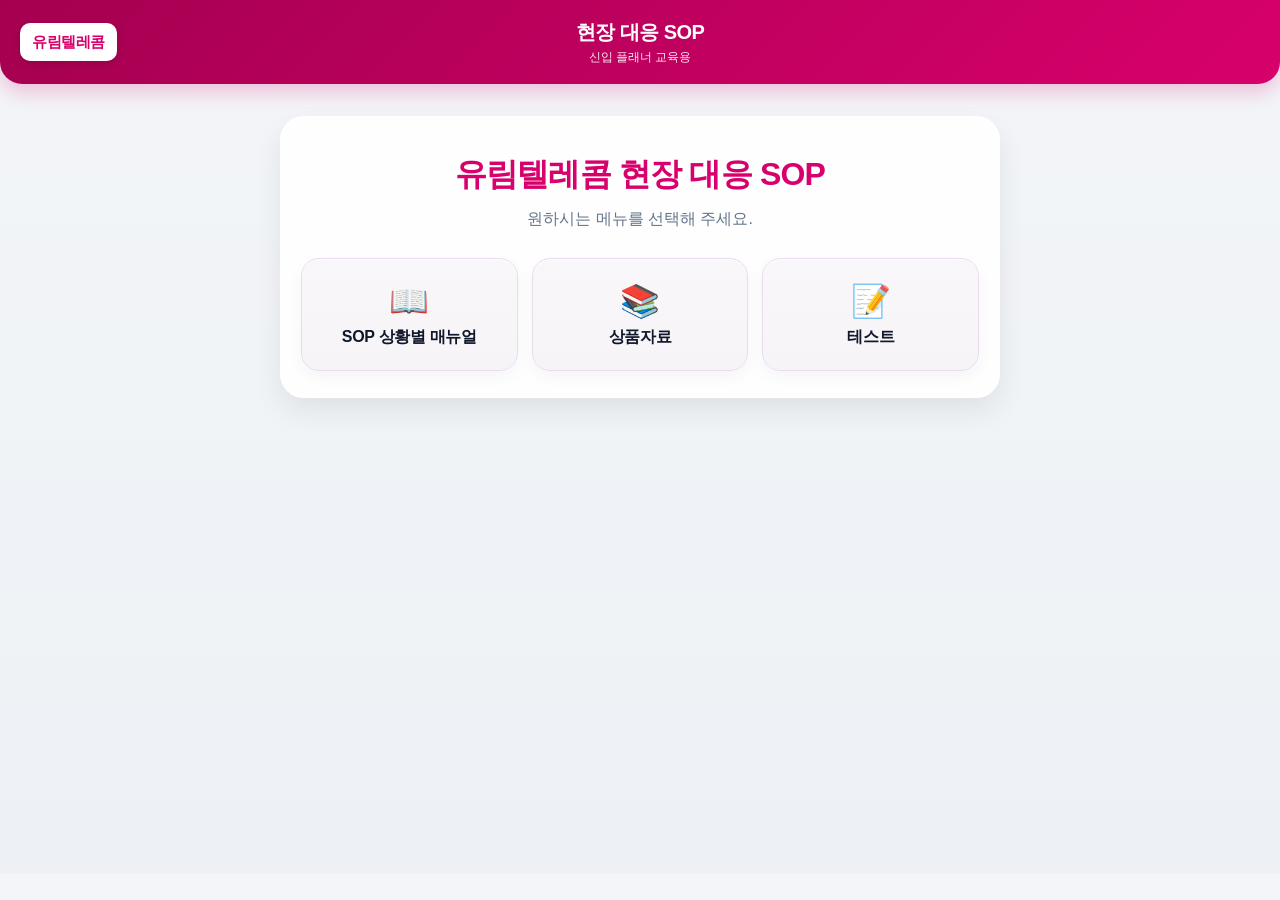
==== index.html @ 7f4c18a8 "Refactor SOP section with new layout and search Updated SOP section layout and search functionality." ====
<!DOCTYPE html>
<html lang="ko">
<head>
  <meta charset="UTF-8" />
  <meta name="viewport" content="width=device-width, initial-scale=1.0" />
  <title>유림텔레콤 현장 대응 SOP 매뉴얼</title>
  <link rel="stylesheet" href="css/style.css?v=3" />
</head>
<body>
  <header>
    <div class="header-left">
      <span class="header-logo">유림텔레콤</span>
    </div>
    <div class="header-center">
      <h2 class="main-title">현장 대응 SOP</h2>
      <p class="sub-title">신입 플래너 교육용</p>
    </div>
    <div class="header-right"></div>
  </header>

  <div class="container">
    <section id="home" class="home-screen active">
      <div class="home-wrap">
        <div class="home-card">
          <h1 class="home-title">유림텔레콤 현장 대응 SOP</h1>
          <p class="home-desc">원하시는 메뉴를 선택해 주세요.</p>

          <div class="home-menu-grid">
            <button class="home-menu-btn" onclick="openSection('sop')">
              <span class="home-menu-icon">📖</span>
              <span class="home-menu-title">SOP 상황별 매뉴얼</span>
            </button>

            <button class="home-menu-btn" onclick="openSection('edu')">
              <span class="home-menu-icon">📚</span>
              <span class="home-menu-title">상품자료</span>
            </button>

            <button class="home-menu-btn" onclick="openSection('test')">
              <span class="home-menu-icon">📝</span>
              <span class="home-menu-title">테스트</span>
            </button>
          </div>
        </div>
      </div>
    </section>

    <div id="top-bar" class="top-bar">
      <button class="tab-btn" onclick="goHome()">🏠 홈</button>
      <button class="tab-btn" id="tab-sop" onclick="switchTab('sop', event)">📖 SOP 매뉴얼</button>
      <button class="tab-btn" id="tab-edu" onclick="switchTab('edu', event)">📚 상품자료</button>
      <button class="tab-btn" id="tab-test" onclick="switchTab('test', event)">📝 테스트</button>
    </div>

    <section id="sop" class="section-content">
      <div class="section-shell sop-shell-new">
        <div class="sop-hero-new">
          <div class="sop-hero-left">
            <div class="sop-hero-kicker">SOP MANUAL</div>
            <h3 class="sop-hero-title">📖 SOP 매뉴얼</h3>
            <p class="sop-hero-desc">
              카테고리별 현장 대응 상황과 실전 화법을 빠르게 찾아보고,
              필요한 응대 흐름을 바로 확인하세요.
            </p>
          </div>

          <div class="sop-hero-right">
            <div class="sop-search-wrap sop-search-wrap-new">
              <input
                type="text"
                id="sop-search-input"
                class="sop-search-input"
                placeholder="예: 요금 비싸다, 해지, 결합, 필름, 고객 거절"
                oninput="handleSopSearchInput(event)"
              />
              <button
                type="button"
                id="sop-search-clear"
                class="sop-search-clear"
                onclick="clearSopSearch()"
              >
                초기화
              </button>
            </div>
            <div id="sop-search-status" class="sop-search-status"></div>
          </div>
        </div>

        <div class="sop-summary-row">
          <div class="data-badge" id="sop-count-badge">로딩 중...</div>
        </div>

        <div id="sop-category-grid" class="category-grid sop-category-grid-new"></div>
        <div id="sop-content-area" class="sop-content-area-new"></div>
      </div>
    </section>

    <section id="edu" class="section-content">
      <div class="section-shell">
        <div class="section-header">
          <div class="section-title-wrap">
            <h3>📚 상품자료</h3>
            <p>사진 클릭 후 길게 누르면 이미지 저장 가능합니다.</p>
          </div>
          <div class="data-badge" id="edu-count-badge">로딩 중...</div>
        </div>

        <div class="edu-section-wrap">
          <div class="edu-toolbar" id="eduTabs"></div>
          <div id="edu-content-area" class="edu-grid-new">
            <div class="loading-state">
              <strong>상품자료를 불러오는 중입니다.</strong>
              <div>구글시트 데이터를 확인하고 있어요.</div>
            </div>
          </div>
        </div>
      </div>
    </section>

    <section id="test" class="section-content">
      <div class="section-shell">
        <div class="section-header">
          <div class="section-title-wrap">
            <h3>📝 테스트</h3>
            <p>구글시트에서 문제를 관리하고, 결과는 브라우저에 저장됩니다.</p>
          </div>
          <div class="data-badge" id="test-count-badge">로딩 중...</div>
        </div>

        <div class="role-select" id="role-selector">
          <button class="role-btn active" id="btn-planner" onclick="switchRole('planner')">👨‍💼 신입 플래너용</button>
          <button class="role-btn" id="btn-manager" onclick="switchRole('manager')">👑 점장/관리자용</button>
        </div>

        <div id="planner-intro" class="test-box">
          <h3 style="color: var(--primary); text-align: center; margin-top: 0;">📝 실전 세일즈 모의고사</h3>
          <p class="warning-text">
            ⚠️ 주의: [시험 시작하기]를 누르면 상단 메뉴가 숨겨집니다.<br>
            새로고침 시 입력 상태가 초기화됩니다.
          </p>
          <input type="text" id="planner-name-intro" placeholder="응시자 이름 입력 (예: 홍길동)" />
          <button class="submit-btn" onclick="startExam()">시험 시작하기</button>
        </div>

        <div id="planner-exam" class="test-box" style="display:none;">
          <h3 style="color: var(--primary); border-bottom: 2px solid #e2e8f0; padding-bottom: 10px; margin-top: 0;">
            응시자: <span id="display-name" style="color:#1e293b;"></span>
          </h3>
          <input type="hidden" id="planner-name" />
          <div id="test-question-area"></div>
          <button class="submit-btn" onclick="submitDynamicTest()">답안 최종 제출하기</button>
        </div>

        <div id="manager-view" class="test-box" style="display:none;">
          <div id="login-area">
            <h3 style="display:flex; align-items:center; gap:10px; margin-top:0; margin-bottom:20px;">🔒 관리자 로그인</h3>
            <input type="password" id="manager-pwd" placeholder="관리자 비밀번호 입력" />
            <button class="submit-btn" onclick="checkManagerPassword()">로그인</button>
          </div>

          <div id="dashboard-area" style="display:none;">
            <h3 style="color: var(--primary); margin-top:0;">📊 플래너 테스트 결과 현황</h3>
            <table id="result-table">
              <thead>
                <tr>
                  <th>이름</th>
                  <th>점수</th>
                  <th>응시 시간</th>
                </tr>
              </thead>
              <tbody id="result-body"></tbody>
            </table>
            <button onclick="clearData()" style="padding: 12px 20px; background: #cbd5e1; border:none; border-radius:12px; cursor:pointer; font-weight: 800; margin-top: 20px; width: 100%;">시험 기록 초기화</button>
          </div>
        </div>
      </div>
    </section>
  </div>

  <div class="edu-modal" id="eduModal">
    <div class="edu-modal-backdrop" id="eduModalBackdrop"></div>
    <div class="edu-modal-content">
      <button class="edu-modal-close" id="eduModalClose">×</button>
      <div class="edu-modal-top">
        <span class="edu-modal-badge" id="modalCategory">카테고리</span>
        <h3 id="modalTitle">제목</h3>
        <p id="modalDesc">설명</p>
        <div id="modalGallery" class="edu-gallery"></div>
      </div>
      <div class="edu-modal-body">
        <div class="edu-modal-box">
          <h4>핵심 포인트</h4>
          <ul id="modalPoints"></ul>
        </div>
        <div class="edu-modal-box">
          <h4>추천 멘트</h4>
          <div class="edu-script" id="modalScript"></div>
        </div>
      </div>
    </div>
  </div>

  <div class="edu-lightbox" id="eduLightbox">
    <div class="edu-lightbox-backdrop" id="eduLightboxBackdrop"></div>
    <div class="edu-lightbox-content">
      <div class="edu-lightbox-counter" id="eduLightboxCounter">1 / 1</div>
      <button class="edu-lightbox-close" id="eduLightboxClose">×</button>

      <div class="edu-lightbox-stage">
        <button class="edu-lightbox-nav" id="eduPrevBtn" type="button" aria-label="이전 이미지">‹</button>

        <div class="edu-lightbox-img-wrap">
          <img id="eduLightboxImg" class="edu-lightbox-img" src="" alt="확대 이미지">
        </div>

        <button class="edu-lightbox-nav" id="eduNextBtn" type="button" aria-label="다음 이미지">›</button>
      </div>
    </div>
  </div>

  <script src="js/main.js?v=3" defer></script>
  <script src="js/sop.js?v=3" defer></script>
  <script src="js/education.js?v=3" defer></script>
  <script src="js/test.js?v=3" defer></script>
</body>
</html>
---- css/style.css ----
@import url('https://cdn.jsdelivr.net/gh/orioncactus/pretendard/dist/web/static/pretendard.css');

:root {
  --primary: #d8006c;
  --primary-dark: #a50050;
  --primary-light: #fdf2f8;
  --bg: #eef2f6;
  --text-main: #1e293b;
  --text-sub: #64748b;
  --white: #ffffff;
  --line: #e2e8f0;
  --shadow-sm: 0 6px 16px rgba(15, 23, 42, 0.06);
  --shadow-md: 0 10px 24px rgba(15, 23, 42, 0.08);
  --radius-lg: 24px;
  --radius-md: 18px;
  --radius-sm: 12px;
}

* { box-sizing: border-box; }

body {
  margin: 0;
  background: linear-gradient(180deg, #f3f5f8 0%, #edf1f5 100%);
  color: var(--text-main);
  font-family: 'Pretendard', -apple-system, BlinkMacSystemFont, sans-serif;
  line-height: 1.6;
}

header {
  background: linear-gradient(135deg, var(--primary-dark), var(--primary));
  color: white;
  padding: 16px 20px;
  display: flex;
  align-items: center;
  justify-content: space-between;
  border-bottom-left-radius: 22px;
  border-bottom-right-radius: 22px;
  box-shadow: 0 8px 20px rgba(216, 0, 108, 0.22);
  position: sticky;
  top: 0;
  z-index: 100;
}

.header-left,
.header-right {
  flex: 1;
  display: flex;
  align-items: center;
}

.header-left { justify-content: flex-start; }
.header-right { justify-content: flex-end; }

.header-center {
  flex: 2;
  text-align: center;
}

.header-logo {
  background: white;
  color: var(--primary);
  font-weight: 900;
  font-size: 0.95rem;
  padding: 7px 12px;
  border-radius: 10px;
  box-shadow: 0 2px 8px rgba(0,0,0,0.15);
  letter-spacing: -0.4px;
}

.main-title {
  margin: 0;
  font-size: 1.25rem;
  font-weight: 900;
  letter-spacing: -0.5px;
}

.sub-title {
  margin: 0;
  font-size: 0.78rem;
  opacity: 0.92;
  font-weight: 500;
}

.container {
  max-width: 1180px;
  margin: 0 auto;
  padding: 28px 16px 42px;
}

.top-bar {
  display: none;
  gap: 10px;
  margin-bottom: 18px;
  flex-wrap: wrap;
  align-items: center;
}

.top-bar.visible {
  display: flex;
}

.tab-btn {
  border: none;
  background: #e8edf3;
  color: #475569;
  font-weight: 800;
  font-size: 0.95rem;
  padding: 12px 16px;
  border-radius: 999px;
  cursor: pointer;
  transition: 0.2s ease;
  box-shadow: 0 4px 10px rgba(15, 23, 42, 0.04);
}

.tab-btn:hover {
  transform: translateY(-1px);
}

.tab-btn.active {
  background: linear-gradient(135deg, var(--primary-dark), var(--primary));
  color: white;
  box-shadow: 0 8px 18px rgba(216, 0, 108, 0.18);
}

.section-content {
  display: none;
  animation: fadeIn 0.28s ease;
}

.section-content.active {
  display: block;
}

.home-screen {
  display: none;
  animation: fadeIn 0.3s ease;
}

.home-screen.active {
  display: block;
}

.home-wrap {
  display: flex;
  justify-content: center;
  align-items: flex-start;
  min-height: calc(100vh - 180px);
  padding-top: 4px;
}

.home-card {
  width: 100%;
  max-width: 720px;
  background: rgba(255,255,255,0.88);
  border-radius: 24px;
  box-shadow: 0 12px 28px rgba(15, 23, 42, 0.08);
  padding: 32px 20px 26px;
  text-align: center;
  border: 1px solid rgba(255,255,255,0.9);
  backdrop-filter: blur(8px);
}

.home-title {
  margin: 0 0 6px 0;
  color: var(--primary);
  font-size: 2rem;
  font-weight: 900;
  letter-spacing: -0.8px;
}

.home-desc {
  margin: 0 0 26px 0;
  color: var(--text-sub);
  font-size: 1rem;
  font-weight: 500;
}

.home-menu-grid {
  display: grid;
  grid-template-columns: repeat(3, 1fr);
  gap: 14px;
}

.home-menu-btn {
  background: linear-gradient(180deg, #faf7fb 0%, #f7f4f8 100%);
  border: 1px solid #eadbf0;
  border-radius: 18px;
  padding: 26px 14px 22px;
  cursor: pointer;
  transition: all 0.2s ease;
  box-shadow: inset 0 1px 0 rgba(255,255,255,0.7), 0 6px 16px rgba(15, 23, 42, 0.04);
  display: flex;
  flex-direction: column;
  align-items: center;
  justify-content: center;
  min-height: 112px;
}

.home-menu-btn:hover {
  transform: translateY(-3px);
  border-color: rgba(216,0,108,0.25);
  box-shadow: 0 12px 24px rgba(216,0,108,0.08);
  background: linear-gradient(180deg, #fffafd 0%, #faf2f8 100%);
}

.home-menu-icon {
  font-size: 2rem;
  display: block;
  margin-bottom: 10px;
  line-height: 1;
}

.home-menu-title {
  font-size: 1rem;
  font-weight: 900;
  color: #0f172a;
  letter-spacing: -0.3px;
}

.section-shell {
  background: rgba(255,255,255,0.9);
  border-radius: 22px;
  box-shadow: var(--shadow-sm);
  padding: 18px;
  border: 1px solid rgba(255,255,255,0.95);
  backdrop-filter: blur(8px);
}

.section-header {
  display: flex;
  justify-content: space-between;
  align-items: center;
  gap: 14px;
  margin-bottom: 18px;
  flex-wrap: wrap;
}

.section-title-wrap h3 {
  margin: 0 0 4px;
  font-size: 1.35rem;
  font-weight: 900;
  letter-spacing: -0.5px;
}

.section-title-wrap p {
  margin: 0;
  color: var(--text-sub);
  font-size: 0.92rem;
}

.data-badge {
  background: #f8fafc;
  border: 1px solid var(--line);
  color: #475569;
  padding: 8px 12px;
  border-radius: 999px;
  font-size: 0.82rem;
  font-weight: 700;
}

/* SOP 새 레이아웃 */
.sop-shell-new {
  padding: 24px;
  background:
    radial-gradient(circle at top right, rgba(255, 255, 255, 0.95), rgba(255,255,255,0.82) 45%, rgba(255,255,255,0.88) 100%);
}

.sop-hero-new {
  display: grid;
  grid-template-columns: 1.1fr 0.9fr;
  gap: 24px;
  align-items: start;
  margin-bottom: 22px;
  padding: 28px;
  border-radius: 28px;
  background: linear-gradient(135deg, #ffffff 0%, #fdf7fb 100%);
  border: 1px solid #f3d7e5;
  box-shadow: 0 12px 32px rgba(15, 23, 42, 0.06);
}

.sop-hero-kicker {
  display: inline-block;
  margin-bottom: 12px;
  padding: 7px 12px;
  border-radius: 999px;
  background: #fde7f1;
  color: var(--primary);
  font-size: 0.76rem;
  font-weight: 900;
  letter-spacing: 0.08em;
}

.sop-hero-title {
  margin: 0 0 10px;
  font-size: 2rem;
  font-weight: 900;
  line-height: 1.2;
  letter-spacing: -0.8px;
  color: #111827;
}

.sop-hero-desc {
  margin: 0;
  color: #6b7280;
  font-size: 1rem;
  line-height: 1.75;
  max-width: 620px;
}

.sop-hero-right {
  width: 100%;
}

.sop-summary-row {
  display: flex;
  justify-content: flex-end;
  align-items: center;
  margin-bottom: 18px;
}

.sop-search-wrap {
  display: flex;
  gap: 10px;
  align-items: center;
  margin-bottom: 14px;
  flex-wrap: wrap;
}

.sop-search-wrap-new {
  margin-bottom: 10px;
  padding: 10px;
  border-radius: 18px;
  background: #ffffff;
  border: 1px solid #e8eaf0;
  box-shadow: 0 6px 18px rgba(15, 23, 42, 0.04);
}

.sop-search-input {
  flex: 1;
  min-width: 220px;
  padding: 14px 16px;
  border: 1px solid #cbd5e1;
  border-radius: 14px;
  font-size: 0.96rem;
  background: #fff;
  color: #1e293b;
  outline: none;
  transition: 0.2s ease;
  font-weight: 700;
}

.sop-search-input:focus {
  border-color: rgba(216, 0, 108, 0.5);
  box-shadow: 0 0 0 4px rgba(216, 0, 108, 0.08);
}

.sop-search-clear {
  border: none;
  background: #111827;
  color: #fff;
  padding: 14px 16px;
  border-radius: 14px;
  font-size: 0.92rem;
  font-weight: 800;
  cursor: pointer;
  transition: 0.2s ease;
  white-space: nowrap;
}

.sop-search-clear:hover {
  transform: translateY(-1px);
  background: #0b1220;
}

.sop-search-status {
  min-height: 22px;
  color: #d8006c;
  font-size: 0.9rem;
  font-weight: 800;
  line-height: 1.6;
}

.sop-category-grid-new.category-grid {
  display: grid;
  grid-template-columns: repeat(auto-fit, minmax(180px, 1fr)) !important;
  gap: 16px;
  margin-bottom: 24px;
}

.category-grid {
  display: grid;
  grid-template-columns: repeat(auto-fit, minmax(140px, 1fr)) !important;
  gap: 10px;
  margin-bottom: 20px;
}

.cat-btn {
  border: 1px solid #e2e8f0;
  background: white;
  border-radius: 22px;
  padding: 18px 14px !important;
  text-align: center;
  cursor: pointer;
  transition: 0.2s ease;
  display: flex;
  flex-direction: column;
  gap: 10px;
  align-items: center;
  justify-content: center;
  min-height: 132px !important;
  height: auto !important;
  box-shadow: 0 10px 24px rgba(15, 23, 42, 0.05);
}

.cat-btn:hover {
  transform: translateY(-3px);
  box-shadow: 0 16px 28px rgba(15, 23, 42, 0.08);
}

.cat-btn.active {
  transform: translateY(-3px);
  color: white;
}

.cat-icon {
  font-size: 1.8rem;
  line-height: 1;
}

.cat-text {
  margin: 0;
  font-size: 0.92rem;
  font-weight: 900;
  line-height: 1.45 !important;
  word-break: keep-all !important;
  white-space: normal !important;
  overflow-wrap: break-word !important;
  display: block;
  max-width: 100%;
  letter-spacing: -0.2px;
}

.sop-content-area-new {
  margin-top: 6px;
}

.sop-group {
  display: none;
  animation: fadeIn 0.28s ease;
}

.sop-group.active {
  display: grid;
  grid-template-columns: repeat(2, minmax(0, 1fr));
  gap: 18px;
}

.card {
  background: white;
  border-radius: 24px;
  padding: 22px;
  margin-bottom: 0;
  border: 1px solid #eef2f7;
  box-shadow: 0 8px 24px rgba(15, 23, 42, 0.05);
  position: relative;
  overflow: hidden;
}

.card-color-line {
  position: absolute;
  inset: 0 0 auto 0;
  height: 6px;
  background: var(--card-color, var(--primary));
}

.situation-tag {
  display: block;
  padding: 14px 16px;
  border-radius: 16px;
  font-size: 1.05rem;
  font-weight: 900;
  margin: 14px 0 16px;
  line-height: 1.5;
  word-break: keep-all;
  border-left: 5px solid var(--card-color, var(--primary));
  background: var(--card-soft, #fff1f6);
  color: var(--card-strong, var(--primary-dark));
  letter-spacing: -0.2px;
}

.speech-box,
.rebuttal-box,
.content-box {
  padding: 16px;
  border-radius: 14px;
  margin-bottom: 12px;
  border-left: 4px solid;
}

.speech-box {
  background: #f0fdf4;
  border-left-color: #22c55e;
}

.rebuttal-box {
  background: var(--card-soft, #fdf2f8);
  border-left-color: var(--card-color, var(--primary));
}

.content-box {
  background: #f8fafc;
  border-left-color: #94a3b8;
}

.box-title {
  font-size: 0.92rem;
  font-weight: 900;
  margin-bottom: 8px;
  display: flex;
  align-items: center;
  gap: 6px;
}

.speech-box .box-title { color: #166534; }
.rebuttal-box .box-title { color: var(--card-strong, var(--primary-dark)); }
.content-box .box-title { color: #334155; }

.box-text {
  margin: 0;
  font-size: 0.97rem;
  color: #334155;
  line-height: 1.72;
  font-weight: 500;
  white-space: pre-line;
}

.edu-section-wrap {
  padding: 8px 0 0;
}

.edu-toolbar {
  display: flex;
  flex-wrap: wrap;
  gap: 10px;
  margin-bottom: 22px;
}

.edu-tab {
  border: 1px solid #ead8e1;
  background: #fff;
  color: #555;
  padding: 11px 18px;
  border-radius: 999px;
  font-size: 14px;
  font-weight: 700;
  cursor: pointer;
  transition: all 0.2s ease;
}

.edu-tab:hover {
  transform: translateY(-1px);
  box-shadow: 0 8px 20px rgba(216, 0, 108, 0.08);
}

.edu-tab.active {
  background: linear-gradient(135deg, #d8006c, #ff5ba0);
  color: #fff;
  border-color: transparent;
}

.edu-grid-new {
  display: grid;
  grid-template-columns: repeat(auto-fit, minmax(260px, 1fr));
  gap: 18px;
}

.edu-card-new {
  position: relative;
  overflow: hidden;
  border-radius: 24px;
  min-height: 340px;
  color: #fff;
  cursor: pointer;
  display: flex;
  flex-direction: column;
  box-shadow: 0 18px 34px rgba(0, 0, 0, 0.12);
  transition: transform 0.25s ease, box-shadow 0.25s ease;
  padding: 0;
}

.edu-card-new:hover {
  transform: translateY(-4px);
  box-shadow: 0 22px 40px rgba(0, 0, 0, 0.18);
}

.edu-card-new::before {
  content: "";
  position: absolute;
  inset: 0;
  background:
    linear-gradient(to top, rgba(0, 0, 0, 0.72), rgba(0, 0, 0, 0.18)),
    radial-gradient(circle at top right, rgba(255, 255, 255, 0.14), transparent 35%);
  z-index: 1;
  pointer-events: none;
}

.edu-card-new > * {
  position: relative;
  z-index: 2;
}

.edu-card-image-wrap {
  width: 100%;
  height: 190px;
  background: rgba(255,255,255,0.08);
  display: flex;
  align-items: center;
  justify-content: center;
  padding: 12px;
}

.edu-card-image {
  width: 100%;
  height: 100%;
  object-fit: contain;
  display: block;
  border-radius: 12px;
  background: rgba(255,255,255,0.04);
}

.edu-card-top-new {
  display: flex;
  justify-content: space-between;
  align-items: start;
  gap: 12px;
  padding: 18px 18px 0;
}

.edu-badge-new {
  display: inline-block;
  padding: 8px 12px;
  border-radius: 999px;
  background: rgba(255,255,255,0.18);
  backdrop-filter: blur(8px);
  font-size: 12px;
  font-weight: 700;
}

.edu-icon-new {
  width: 42px;
  height: 42px;
  border-radius: 14px;
  background: rgba(255,255,255,0.18);
  display: flex;
  align-items: center;
  justify-content: center;
  font-size: 20px;
}

.edu-card-bottom-new {
  margin-top: auto;
  padding: 0 18px 18px;
}

.edu-card-bottom-new h3 {
  font-size: 24px;
  font-weight: 800;
  margin: 0 0 10px;
  line-height: 1.35;
}

.edu-card-bottom-new p {
  font-size: 14px;
  line-height: 1.65;
  opacity: 0.95;
  margin: 0 0 14px;
}

.edu-meta-new {
  font-size: 13px;
  opacity: 0.92;
  font-weight: 600;
}

.edu-bg-1 { background: linear-gradient(135deg, #d8006c, #ff7ca8); }
.edu-bg-2 { background: linear-gradient(135deg, #6a5cff, #8f7dff); }
.edu-bg-3 { background: linear-gradient(135deg, #00a389, #37c8a7); }
.edu-bg-4 { background: linear-gradient(135deg, #ff8a00, #ffb347); }
.edu-bg-5 { background: linear-gradient(135deg, #1f6feb, #58a6ff); }
.edu-bg-6 { background: linear-gradient(135deg, #7b2cbf, #c77dff); }

.edu-modal {
  display: none;
}

.edu-modal.show {
  display: block;
}

.edu-modal-backdrop {
  position: fixed;
  inset: 0;
  background: rgba(15, 23, 42, 0.58);
  z-index: 999;
}

.edu-modal-content {
  position: fixed;
  top: 50%;
  left: 50%;
  width: min(980px, calc(100% - 32px));
  max-height: 88vh;
  overflow-y: auto;
  transform: translate(-50%, -50%);
  background: #fff;
  border-radius: 28px;
  z-index: 1000;
  padding: 28px;
  box-shadow: 0 30px 60px rgba(0, 0, 0, 0.24);
}

.edu-modal-close {
  position: absolute;
  top: 18px;
  right: 18px;
  width: 42px;
  height: 42px;
  border: none;
  border-radius: 50%;
  background: #f7f2f5;
  font-size: 26px;
  cursor: pointer;
}

.edu-modal-top {
  padding: 6px 0 24px;
  border-bottom: 1px solid #eee;
}

.edu-modal-badge {
  display: inline-block;
  margin-bottom: 12px;
  padding: 8px 12px;
  border-radius: 999px;
  background: #ffe7f1;
  color: #d8006c;
  font-size: 13px;
  font-weight: 700;
}

.edu-modal-top h3 {
  font-size: 30px;
  margin: 0 0 10px;
  color: #222;
}

.edu-modal-top p {
  margin: 0;
  font-size: 15px;
  line-height: 1.7;
  color: #555;
}

.edu-gallery {
  margin-top: 18px;
  display: grid;
  grid-template-columns: repeat(auto-fit, minmax(220px, 1fr));
  gap: 14px;
}

.edu-gallery-item {
  border: 1px solid #e2e8f0;
  background: #f8fafc;
  border-radius: 18px;
  overflow: hidden;
  padding: 10px;
}

.edu-gallery-img {
  width: 100%;
  height: 220px;
  object-fit: contain;
  display: block;
  background: #f8fafc;
  cursor: pointer;
  border-radius: 12px;
}

.edu-modal-body {
  display: grid;
  grid-template-columns: 1fr 1fr;
  gap: 18px;
  margin-top: 22px;
}

.edu-modal-box {
  background: #faf7f9;
  border: 1px solid #f0e4eb;
  border-radius: 20px;
  padding: 20px;
}

.edu-modal-box h4 {
  margin: 0 0 14px;
  font-size: 18px;
  color: #222;
}

.edu-modal-box ul {
  margin: 0;
  padding-left: 18px;
}

.edu-modal-box li {
  margin-bottom: 10px;
  color: #444;
  line-height: 1.6;
}

.edu-script {
  white-space: pre-line;
  background: #fff;
  border-left: 4px solid #d8006c;
  border-radius: 14px;
  padding: 16px;
  line-height: 1.8;
  color: #333;
}

.edu-lightbox {
  display: none;
}

.edu-lightbox.show {
  display: block;
}

.edu-lightbox-backdrop {
  position: fixed;
  inset: 0;
  background: rgba(0,0,0,0.86);
  z-index: 1200;
}

.edu-lightbox-content {
  position: fixed;
  inset: 24px;
  z-index: 1201;
  display: flex;
  flex-direction: column;
  align-items: center;
  justify-content: center;
  gap: 14px;
}

.edu-lightbox-close {
  position: absolute;
  top: 0;
  right: 0;
  width: 46px;
  height: 46px;
  border: none;
  border-radius: 50%;
  background: rgba(255,255,255,0.92);
  font-size: 28px;
  cursor: pointer;
}

.edu-lightbox-counter {
  position: absolute;
  top: 2px;
  left: 0;
  color: white;
  font-weight: 800;
  background: rgba(0,0,0,0.5);
  padding: 8px 14px;
  border-radius: 999px;
  font-size: 0.92rem;
}

.edu-lightbox-stage {
  width: 100%;
  height: 100%;
  display: grid;
  grid-template-columns: 64px 1fr 64px;
  align-items: center;
  gap: 10px;
}

.edu-lightbox-nav {
  width: 52px;
  height: 52px;
  border: none;
  border-radius: 50%;
  background: rgba(255,255,255,0.92);
  color: #111827;
  font-size: 28px;
  font-weight: 900;
  cursor: pointer;
  justify-self: center;
  display: flex;
  align-items: center;
  justify-content: center;
}

.edu-lightbox-nav:disabled {
  opacity: 0.35;
  cursor: default;
}

.edu-lightbox-img-wrap {
  display: flex;
  align-items: center;
  justify-content: center;
  min-width: 0;
  min-height: 0;
  height: 100%;
}

.edu-lightbox-img {
  max-width: 100%;
  max-height: calc(100vh - 120px);
  object-fit: contain;
  border-radius: 16px;
  background: #fff;
  padding: 8px;
  user-select: none;
  -webkit-user-drag: none;
}

.role-select {
  display: flex;
  justify-content: center;
  flex-wrap: wrap;
  gap: 10px;
  margin-bottom: 18px;
}

.role-btn {
  padding: 10px 16px;
  border-radius: 999px;
  border: 1px solid var(--primary);
  background: white;
  color: var(--primary);
  font-weight: 800;
  cursor: pointer;
  transition: 0.2s ease;
}

.role-btn.active {
  background: linear-gradient(135deg, var(--primary-dark), var(--primary));
  color: white;
  box-shadow: 0 10px 22px rgba(216,0,108,0.18);
}

.test-box {
  background: white;
  padding: 22px;
  border-radius: 18px;
  box-shadow: var(--shadow-sm);
  border: 1px solid #eaf0f6;
}

.question {
  margin-bottom: 24px;
  padding-bottom: 16px;
  border-bottom: 1px dashed #e2e8f0;
}

.question:last-of-type {
  border-bottom: none;
  margin-bottom: 0;
  padding-bottom: 0;
}

.question h4 {
  margin: 0 0 12px;
  color: var(--text-main);
  font-size: 1rem;
  line-height: 1.5;
  font-weight: 900;
}

.question label {
  display: block;
  padding: 12px 14px;
  margin-bottom: 8px;
  font-size: 0.95rem;
  cursor: pointer;
  color: #475569;
  background: #f8fafc;
  border: 1px solid #e2e8f0;
  border-radius: 12px;
  transition: 0.18s ease;
  font-weight: 600;
}

.question label:hover {
  background: #f1f5f9;
  border-color: #cbd5e1;
  transform: translateY(-1px);
}

input[type="radio"] {
  margin-right: 8px;
  accent-color: var(--primary);
}

input[type="text"],
input[type="password"] {
  width: 100%;
  padding: 14px;
  margin-bottom: 15px;
  border: 1px solid #cbd5e1;
  border-radius: 12px;
  font-size: 1rem;
  background: #f8fafc;
  font-weight: 700;
  outline: none;
  transition: 0.18s ease;
}

input[type="text"]:focus,
input[type="password"]:focus {
  border-color: rgba(216,0,108,0.5);
  box-shadow: 0 0 0 4px rgba(216,0,108,0.08);
}

.submit-btn {
  width: 100%;
  padding: 15px 16px;
  background: linear-gradient(135deg, var(--primary-dark), var(--primary));
  color: white;
  border: none;
  border-radius: 14px;
  font-size: 1.02rem;
  font-weight: 900;
  cursor: pointer;
  margin-top: 10px;
  box-shadow: 0 10px 24px rgba(216,0,108,0.18);
  transition: 0.2s ease;
}

.submit-btn:hover {
  transform: translateY(-1px);
}

.warning-text {
  color: #ef4444;
  font-size: 0.86rem;
  font-weight: 800;
  text-align: center;
  margin-bottom: 15px;
  line-height: 1.55;
}

table {
  width: 100%;
  border-collapse: collapse;
  margin-top: 18px;
  font-size: 0.92rem;
  overflow: hidden;
  border-radius: 14px;
  background: white;
}

th, td {
  padding: 12px;
  text-align: left;
  border-bottom: 1px solid #e2e8f0;
}

th {
  background: #f8eaf1;
  color: var(--primary);
  font-weight: 900;
}

.empty-state,
.loading-state,
.error-state {
  background: white;
  border-radius: 18px;
  padding: 24px;
  text-align: center;
  color: #64748b;
  border: 1px solid #e2e8f0;
  box-shadow: var(--shadow-sm);
}

.loading-state strong,
.error-state strong {
  display: block;
  color: #1e293b;
  font-size: 1.03rem;
  margin-bottom: 6px;
}

.muted {
  color: #64748b;
  font-size: 0.9rem;
}

@keyframes fadeIn {
  from {
    opacity: 0;
    transform: translateY(8px);
  }
  to {
    opacity: 1;
    transform: translateY(0);
  }
}

@media (max-width: 980px) {
  .sop-hero-new {
    grid-template-columns: 1fr;
    padding: 22px;
  }

  .sop-group.active {
    grid-template-columns: 1fr;
  }

  .sop-category-grid-new.category-grid {
    grid-template-columns: repeat(2, minmax(0, 1fr)) !important;
  }
}

@media (max-width: 640px) {
  .home-card {
    max-width: 100%;
  }

  .home-menu-grid {
    grid-template-columns: 1fr;
  }

  .home-title {
    font-size: 1.65rem;
  }
}

@media (max-width: 640px) {
  header {
    padding: 14px 14px;
    border-bottom-left-radius: 18px;
    border-bottom-right-radius: 18px;
  }

  .main-title {
    font-size: 1.05rem;
  }

  .sub-title {
    font-size: 0.72rem;
  }

  .container {
    padding: 18px 12px 30px;
  }

  .home-wrap {
    min-height: auto;
  }

  .home-card {
    padding: 26px 16px 20px;
    border-radius: 20px;
  }

  .home-title {
    font-size: 1.45rem;
  }

  .home-desc {
    font-size: 0.93rem;
  }

  .section-shell {
    padding: 14px;
  }

  .sop-shell-new {
    padding: 14px;
  }

  .sop-hero-new {
    padding: 18px 16px;
    border-radius: 22px;
    gap: 16px;
  }

  .sop-hero-title {
    font-size: 1.45rem;
  }

  .sop-hero-desc {
    font-size: 0.92rem;
  }

  .sop-category-grid-new.category-grid,
  .category-grid {
    grid-template-columns: repeat(2, 1fr) !important;
  }

  .top-bar {
    flex-direction: column;
    align-items: stretch;
  }

  .tab-btn {
    width: 100%;
  }

  th, td {
    padding: 10px 8px;
    font-size: 0.84rem;
  }

  .edu-card-new {
    min-height: 280px;
  }

  .edu-card-image-wrap {
    height: 170px;
  }

  .edu-card-bottom-new h3 {
    font-size: 20px;
  }

  .edu-modal-body {
    grid-template-columns: 1fr;
  }

  .edu-modal-top h3 {
    font-size: 24px;
  }

  .edu-gallery {
    grid-template-columns: 1fr;
  }

  .edu-lightbox-content {
    inset: 12px;
  }

  .edu-lightbox-stage {
    grid-template-columns: 48px 1fr 48px;
  }

  .edu-lightbox-nav {
    width: 42px;
    height: 42px;
    font-size: 24px;
  }

  .cat-btn {
    min-height: 118px !important;
    border-radius: 18px;
  }

  .cat-text {
    font-size: 0.8rem !important;
  }

  .sop-search-wrap {
    flex-direction: column;
    align-items: stretch;
  }

  .sop-search-wrap-new {
    padding: 8px;
  }

  .sop-search-clear {
    width: 100%;
  }

  .card {
    padding: 18px 16px;
    border-radius: 20px;
  }

  .situation-tag {
    font-size: 0.98rem;
    padding: 12px 14px;
  }

  .box-text {
    font-size: 0.93rem;
  }
}
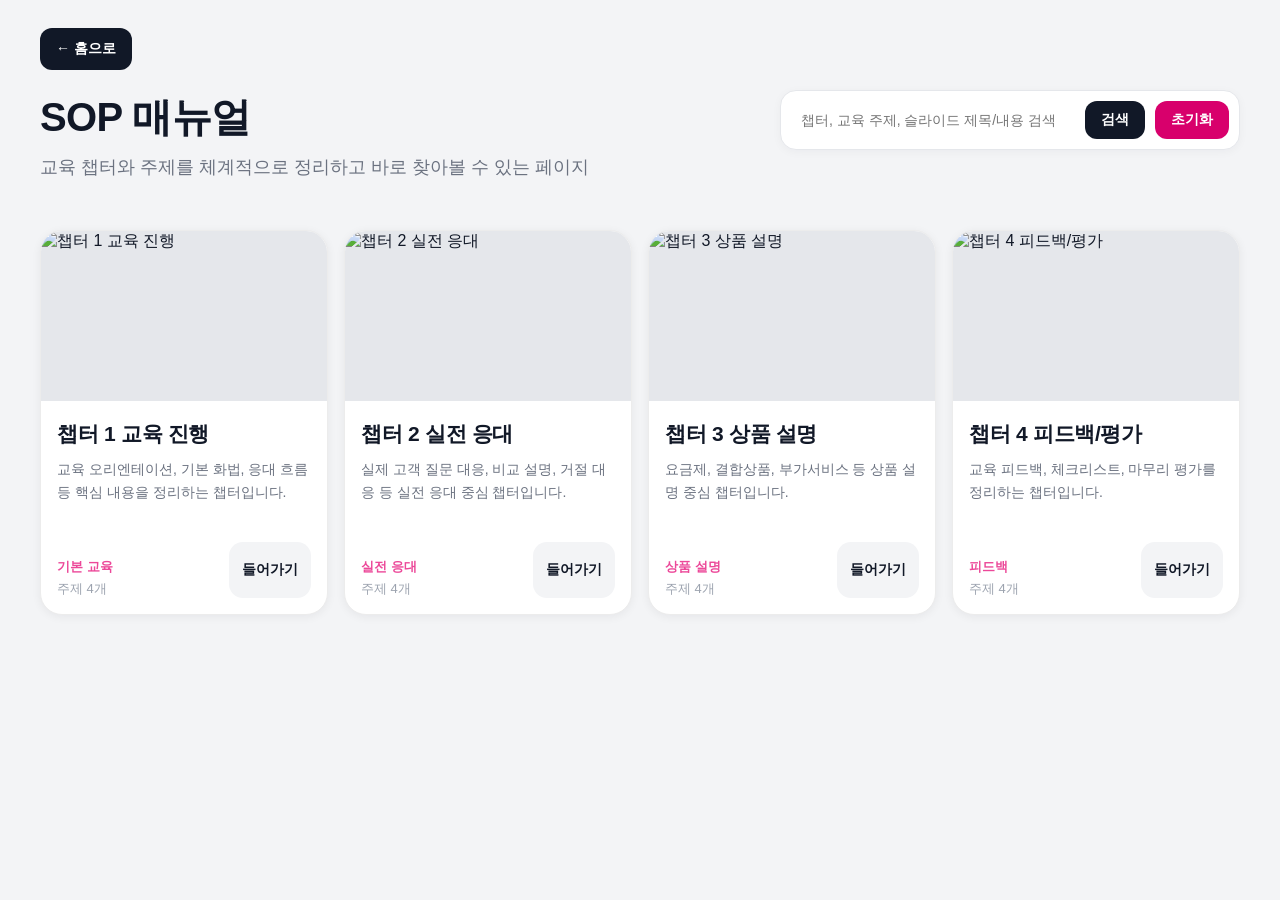
==== commit de154b35: "Update index.html" ====
--- a/index.html
+++ b/index.html
@@ -3,224 +3,1077 @@
 <head>
   <meta charset="UTF-8" />
   <meta name="viewport" content="width=device-width, initial-scale=1.0" />
-  <title>유림텔레콤 현장 대응 SOP 매뉴얼</title>
-  <link rel="stylesheet" href="css/style.css?v=3" />
+  <title>SOP 매뉴얼</title>
+  <style>
+    @import url('https://cdn.jsdelivr.net/gh/orioncactus/pretendard/dist/web/static/pretendard.css');
+
+    * {
+      box-sizing: border-box;
+    }
+
+    body {
+      margin: 0;
+      font-family: 'Pretendard', sans-serif;
+      background: #f3f4f6;
+      color: #111827;
+    }
+
+    .wrap {
+      max-width: 1240px;
+      margin: 0 auto;
+      padding: 28px 20px 60px;
+    }
+
+    .home-btn {
+      display: inline-flex;
+      align-items: center;
+      gap: 8px;
+      margin-bottom: 20px;
+      border: none;
+      background: #111827;
+      color: #fff;
+      border-radius: 12px;
+      padding: 12px 16px;
+      font-size: 14px;
+      font-weight: 700;
+      cursor: pointer;
+    }
+
+    .top-bar {
+      display: flex;
+      justify-content: space-between;
+      align-items: flex-start;
+      gap: 20px;
+      margin-bottom: 28px;
+      flex-wrap: wrap;
+    }
+
+    .title-area h1 {
+      margin: 0 0 8px;
+      font-size: 40px;
+      font-weight: 800;
+      letter-spacing: -0.6px;
+    }
+
+    .title-area p {
+      margin: 0;
+      color: #6b7280;
+      font-size: 18px;
+      line-height: 1.6;
+    }
+
+    .search-wrap {
+      min-width: 320px;
+      max-width: 460px;
+      width: 100%;
+    }
+
+    .search-area {
+      display: flex;
+      align-items: center;
+      gap: 10px;
+      background: #fff;
+      border: 1px solid #e5e7eb;
+      border-radius: 16px;
+      padding: 10px;
+      box-shadow: 0 2px 10px rgba(15, 23, 42, 0.04);
+    }
+
+    .search-input {
+      flex: 1;
+      border: none;
+      outline: none;
+      font-size: 14px;
+      font-family: 'Pretendard', sans-serif;
+      padding: 8px 10px;
+      background: transparent;
+      color: #111827;
+    }
+
+    .search-btn,
+    .search-reset-btn {
+      border: none;
+      color: #fff;
+      border-radius: 12px;
+      padding: 10px 16px;
+      font-size: 14px;
+      font-weight: 700;
+      cursor: pointer;
+      white-space: nowrap;
+    }
+
+    .search-btn {
+      background: #111827;
+    }
+
+    .search-reset-btn {
+      background: #d8006c;
+    }
+
+    .search-msg {
+      margin-top: 10px;
+      font-size: 14px;
+      color: #d8006c;
+      min-height: 42px;
+      line-height: 1.6;
+      white-space: normal;
+    }
+
+    .view {
+      display: none;
+    }
+
+    .view.active {
+      display: block;
+    }
+
+    .chapter-list {
+      display: grid;
+      grid-template-columns: repeat(4, minmax(0, 1fr));
+      gap: 16px;
+    }
+
+    .chapter-card {
+      background: #fff;
+      border-radius: 22px;
+      overflow: hidden;
+      box-shadow: 0 2px 10px rgba(15, 23, 42, 0.06);
+      border: 1px solid #ececec;
+      transition: transform 0.2s ease, box-shadow 0.2s ease;
+      cursor: pointer;
+      display: flex;
+      flex-direction: column;
+      min-height: 320px;
+    }
+
+    .chapter-card:hover {
+      transform: translateY(-4px);
+      box-shadow: 0 10px 24px rgba(15, 23, 42, 0.1);
+    }
+
+    .chapter-thumb {
+      width: 100%;
+      height: 170px;
+      overflow: hidden;
+      background: #e5e7eb;
+    }
+
+    .chapter-thumb img {
+      width: 100%;
+      height: 100%;
+      object-fit: cover;
+      display: block;
+    }
+
+    .chapter-body {
+      padding: 18px 16px 16px;
+      display: flex;
+      flex-direction: column;
+      flex: 1;
+    }
+
+    .chapter-title {
+      font-size: 21px;
+      font-weight: 800;
+      margin: 0 0 10px;
+      line-height: 1.4;
+      letter-spacing: -0.3px;
+    }
+
+    .chapter-summary {
+      font-size: 14px;
+      color: #6b7280;
+      line-height: 1.6;
+      margin-bottom: 18px;
+      min-height: 66px;
+    }
+
+    .chapter-meta {
+      margin-top: auto;
+      display: flex;
+      justify-content: space-between;
+      align-items: flex-end;
+      gap: 10px;
+    }
+
+    .chapter-info {
+      display: flex;
+      flex-direction: column;
+      gap: 4px;
+    }
+
+    .chapter-label {
+      font-size: 13px;
+      color: #ec4899;
+      font-weight: 800;
+    }
+
+    .chapter-sub {
+      font-size: 13px;
+      color: #9ca3af;
+    }
+
+    .chapter-btn {
+      min-width: 82px;
+      height: 56px;
+      border: none;
+      border-radius: 14px;
+      background: #f3f4f6;
+      color: #111827;
+      font-size: 14px;
+      font-weight: 700;
+      cursor: pointer;
+      flex-shrink: 0;
+    }
+
+    .panel {
+      background: #fff;
+      border-radius: 24px;
+      padding: 24px;
+      border: 1px solid #ececec;
+      box-shadow: 0 2px 12px rgba(15, 23, 42, 0.06);
+    }
+
+    .panel-top {
+      display: flex;
+      justify-content: space-between;
+      align-items: center;
+      gap: 12px;
+      margin-bottom: 20px;
+      flex-wrap: wrap;
+    }
+
+    .panel-title {
+      margin: 0;
+      font-size: 30px;
+      font-weight: 800;
+      letter-spacing: -0.4px;
+    }
+
+    .panel-desc {
+      margin: 6px 0 0;
+      color: #6b7280;
+      font-size: 14px;
+      line-height: 1.6;
+    }
+
+    .back-btn {
+      border: none;
+      background: #111827;
+      color: #fff;
+      padding: 12px 18px;
+      border-radius: 12px;
+      font-size: 14px;
+      font-weight: 700;
+      cursor: pointer;
+    }
+
+    .topic-list {
+      display: grid;
+      grid-template-columns: repeat(3, minmax(0, 1fr));
+      gap: 16px;
+    }
+
+    .topic-card {
+      background: #f9fafb;
+      border: 1px solid #e5e7eb;
+      border-radius: 20px;
+      padding: 22px 20px;
+      cursor: pointer;
+      transition: transform 0.2s ease, box-shadow 0.2s ease, border-color 0.2s ease;
+    }
+
+    .topic-card:hover {
+      transform: translateY(-3px);
+      box-shadow: 0 10px 18px rgba(15, 23, 42, 0.06);
+      border-color: #f3c0d8;
+    }
+
+    .topic-card h3 {
+      margin: 0 0 10px;
+      font-size: 20px;
+      font-weight: 800;
+      line-height: 1.4;
+      letter-spacing: -0.2px;
+    }
+
+    .topic-card p {
+      margin: 0;
+      font-size: 14px;
+      color: #6b7280;
+      line-height: 1.7;
+    }
+
+    .slide-toolbar {
+      display: flex;
+      justify-content: space-between;
+      align-items: center;
+      gap: 10px;
+      flex-wrap: wrap;
+      margin-bottom: 18px;
+    }
+
+    .slide-count {
+      font-size: 14px;
+      color: #6b7280;
+      font-weight: 700;
+    }
+
+    .slide-nav {
+      display: flex;
+      gap: 8px;
+    }
+
+    .slide-nav button {
+      border: none;
+      background: #ec4899;
+      color: #fff;
+      padding: 10px 16px;
+      border-radius: 10px;
+      font-size: 14px;
+      font-weight: 700;
+      cursor: pointer;
+    }
+
+    .slide-nav button:disabled {
+      background: #d1d5db;
+      cursor: not-allowed;
+    }
+
+    .slide-page {
+      display: none;
+      border: 1px solid #e5e7eb;
+      border-radius: 20px;
+      padding: 24px;
+      background: #fafafa;
+    }
+
+    .slide-page.active {
+      display: block;
+    }
+
+    .slide-layout {
+      display: grid;
+      grid-template-columns: 1fr 360px;
+      gap: 20px;
+      align-items: start;
+    }
+
+    .field-label {
+      display: block;
+      margin-bottom: 8px;
+      font-size: 14px;
+      font-weight: 700;
+      color: #374151;
+    }
+
+    .slide-title-input,
+    .slide-textarea {
+      width: 100%;
+      border: 1px solid #d1d5db;
+      border-radius: 14px;
+      padding: 14px 16px;
+      font-family: 'Pretendard', sans-serif;
+      background: #fff;
+      outline: none;
+    }
+
+    .slide-title-input {
+      margin-bottom: 16px;
+      font-size: 18px;
+      font-weight: 700;
+    }
+
+    .slide-textarea {
+      min-height: 320px;
+      resize: vertical;
+      font-size: 14px;
+      line-height: 1.7;
+    }
+
+    .image-box {
+      background: #fff;
+      border: 1px dashed #d1d5db;
+      border-radius: 18px;
+      padding: 16px;
+    }
+
+    .image-box input[type="file"] {
+      width: 100%;
+      margin-bottom: 12px;
+      font-size: 13px;
+    }
+
+    .preview {
+      width: 100%;
+      height: 320px;
+      border-radius: 14px;
+      background: #f3f4f6;
+      display: flex;
+      align-items: center;
+      justify-content: center;
+      color: #9ca3af;
+      font-size: 14px;
+      overflow: hidden;
+      text-align: center;
+      padding: 10px;
+    }
+
+    .preview img {
+      width: 100%;
+      height: 100%;
+      object-fit: cover;
+      display: block;
+      border-radius: 12px;
+    }
+
+    .slide-dots {
+      display: flex;
+      gap: 8px;
+      justify-content: center;
+      flex-wrap: wrap;
+      margin-top: 16px;
+    }
+
+    .slide-dots button {
+      width: 34px;
+      height: 34px;
+      border-radius: 999px;
+      border: none;
+      background: #e5e7eb;
+      font-size: 13px;
+      font-weight: 700;
+      cursor: pointer;
+    }
+
+    .slide-dots button.active {
+      background: #111827;
+      color: #fff;
+    }
+
+    @media (max-width: 1100px) {
+      .chapter-list,
+      .topic-list {
+        grid-template-columns: repeat(2, minmax(0, 1fr));
+      }
+
+      .slide-layout {
+        grid-template-columns: 1fr;
+      }
+    }
+
+    @media (max-width: 760px) {
+      .chapter-list,
+      .topic-list {
+        grid-template-columns: 1fr;
+      }
+
+      .title-area h1 {
+        font-size: 32px;
+      }
+
+      .title-area p {
+        font-size: 16px;
+      }
+
+      .search-wrap {
+        width: 100%;
+        min-width: 0;
+        max-width: none;
+      }
+
+      .search-area {
+        flex-wrap: wrap;
+      }
+
+      .search-btn,
+      .search-reset-btn {
+        width: 100%;
+      }
+    }
+  </style>
 </head>
 <body>
-  <header>
-    <div class="header-left">
-      <span class="header-logo">유림텔레콤</span>
+  <div class="wrap">
+    <button class="home-btn" onclick="location.href='index.html'">← 홈으로</button>
+
+    <div class="top-bar">
+      <div class="title-area">
+        <h1>SOP 매뉴얼</h1>
+        <p>교육 챕터와 주제를 체계적으로 정리하고 바로 찾아볼 수 있는 페이지</p>
+      </div>
+
+      <div class="search-wrap">
+        <div class="search-area">
+          <input
+            id="globalSearchInput"
+            class="search-input"
+            type="text"
+            placeholder="챕터, 교육 주제, 슬라이드 제목/내용 검색"
+            onkeydown="handleSearchEnter(event)"
+            oninput="resetSearchState()"
+          />
+          <button class="search-btn" onclick="searchKeyword()">검색</button>
+          <button class="search-reset-btn" onclick="resetAllSearch()">초기화</button>
+        </div>
+        <div id="searchMsg" class="search-msg"></div>
+      </div>
     </div>
-    <div class="header-center">
-      <h2 class="main-title">현장 대응 SOP</h2>
-      <p class="sub-title">신입 플래너 교육용</p>
+
+    <div id="mainView" class="view active">
+      <div class="chapter-list" id="chapterList"></div>
     </div>
-    <div class="header-right"></div>
-  </header>
-
-  <div class="container">
-    <section id="home" class="home-screen active">
-      <div class="home-wrap">
-        <div class="home-card">
-          <h1 class="home-title">유림텔레콤 현장 대응 SOP</h1>
-          <p class="home-desc">원하시는 메뉴를 선택해 주세요.</p>
-
-          <div class="home-menu-grid">
-            <button class="home-menu-btn" onclick="openSection('sop')">
-              <span class="home-menu-icon">📖</span>
-              <span class="home-menu-title">SOP 상황별 매뉴얼</span>
-            </button>
-
-            <button class="home-menu-btn" onclick="openSection('edu')">
-              <span class="home-menu-icon">📚</span>
-              <span class="home-menu-title">상품자료</span>
-            </button>
-
-            <button class="home-menu-btn" onclick="openSection('test')">
-              <span class="home-menu-icon">📝</span>
-              <span class="home-menu-title">테스트</span>
-            </button>
+
+    <div id="chapterView" class="view">
+      <div class="panel">
+        <div class="panel-top">
+          <div>
+            <h2 id="chapterViewTitle" class="panel-title">챕터 1</h2>
+            <p id="chapterViewDesc" class="panel-desc">챕터 안의 교육 주제를 선택하세요.</p>
+          </div>
+          <button class="back-btn" onclick="showMain()">목록으로</button>
+        </div>
+        <div class="topic-list" id="topicList"></div>
+      </div>
+    </div>
+
+    <div id="topicView" class="view">
+      <div class="panel">
+        <div class="panel-top">
+          <div>
+            <h2 id="topicViewTitle" class="panel-title">교육 주제</h2>
+            <p id="topicViewDesc" class="panel-desc">슬라이드 내용을 작성하고 이미지를 업로드하세요.</p>
+          </div>
+          <button class="back-btn" onclick="backToChapter()">주제 목록으로</button>
+        </div>
+
+        <div class="slide-toolbar">
+          <div id="slideCount" class="slide-count">슬라이드 1 / 10</div>
+          <div class="slide-nav">
+            <button id="prevSlideBtn" onclick="moveSlide(-1)">이전</button>
+            <button id="nextSlideBtn" onclick="moveSlide(1)">다음</button>
           </div>
         </div>
+
+        <div id="slidePages"></div>
+        <div id="slideDots" class="slide-dots"></div>
       </div>
-    </section>
-
-    <div id="top-bar" class="top-bar">
-      <button class="tab-btn" onclick="goHome()">🏠 홈</button>
-      <button class="tab-btn" id="tab-sop" onclick="switchTab('sop', event)">📖 SOP 매뉴얼</button>
-      <button class="tab-btn" id="tab-edu" onclick="switchTab('edu', event)">📚 상품자료</button>
-      <button class="tab-btn" id="tab-test" onclick="switchTab('test', event)">📝 테스트</button>
     </div>
-
-    <section id="sop" class="section-content">
-      <div class="section-shell sop-shell-new">
-        <div class="sop-hero-new">
-          <div class="sop-hero-left">
-            <div class="sop-hero-kicker">SOP MANUAL</div>
-            <h3 class="sop-hero-title">📖 SOP 매뉴얼</h3>
-            <p class="sop-hero-desc">
-              카테고리별 현장 대응 상황과 실전 화법을 빠르게 찾아보고,
-              필요한 응대 흐름을 바로 확인하세요.
-            </p>
+  </div>
+
+  <script>
+    const appData = [
+      {
+        id: 'chapter1',
+        title: '챕터 1 교육 진행',
+        summary: '교육 오리엔테이션, 기본 화법, 응대 흐름 등 핵심 내용을 정리하는 챕터입니다.',
+        label: '기본 교육',
+        sub: '주제 4개',
+        image: 'https://images.unsplash.com/photo-1522202176988-66273c2fd55f?q=80&w=1200&auto=format&fit=crop',
+        topics: [
+          {
+            id: 'c1t1',
+            title: '교육 오리엔테이션',
+            summary: '교육 목적과 전체 흐름을 소개하는 주제입니다.',
+            slides: createSlides('교육 오리엔테이션')
+          },
+          {
+            id: 'c1t2',
+            title: '기본 인사 화법',
+            summary: '첫 인사와 기본 응대 멘트를 정리하는 주제입니다.',
+            slides: createSlides('기본 인사 화법')
+          },
+          {
+            id: 'c1t3',
+            title: '고객 응대 순서',
+            summary: '상담 시작부터 마무리까지 순서를 정리하는 주제입니다.',
+            slides: createSlides('고객 응대 순서')
+          },
+          {
+            id: 'c1t4',
+            title: '교육 마무리',
+            summary: '핵심 요약과 마무리 멘트를 정리하는 주제입니다.',
+            slides: createSlides('교육 마무리')
+          }
+        ]
+      },
+      {
+        id: 'chapter2',
+        title: '챕터 2 실전 응대',
+        summary: '실제 고객 질문 대응, 비교 설명, 거절 대응 등 실전 응대 중심 챕터입니다.',
+        label: '실전 응대',
+        sub: '주제 4개',
+        image: 'https://images.unsplash.com/photo-1516321318423-f06f85e504b3?q=80&w=1200&auto=format&fit=crop',
+        topics: [
+          {
+            id: 'c2t1',
+            title: '고객 질문 대응',
+            summary: '자주 나오는 질문에 대한 답변 구조를 정리합니다.',
+            slides: createSlides('고객 질문 대응')
+          },
+          {
+            id: 'c2t2',
+            title: '비교 설명 화법',
+            summary: '상품 간 차이를 쉽게 설명하는 주제입니다.',
+            slides: createSlides('비교 설명 화법')
+          },
+          {
+            id: 'c2t3',
+            title: '거절 대응 화법',
+            summary: '거절 상황에서 자연스럽게 이어가는 방법을 정리합니다.',
+            slides: createSlides('거절 대응 화법')
+          },
+          {
+            id: 'c2t4',
+            title: '실전 롤플레잉',
+            summary: '상황별 응대 연습을 정리하는 주제입니다.',
+            slides: createSlides('실전 롤플레잉')
+          }
+        ]
+      },
+      {
+        id: 'chapter3',
+        title: '챕터 3 상품 설명',
+        summary: '요금제, 결합상품, 부가서비스 등 상품 설명 중심 챕터입니다.',
+        label: '상품 설명',
+        sub: '주제 4개',
+        image: 'https://images.unsplash.com/photo-1454165804606-c3d57bc86b40?q=80&w=1200&auto=format&fit=crop',
+        topics: [
+          {
+            id: 'c3t1',
+            title: '요금제 설명',
+            summary: '요금제를 쉽게 설명하는 주제입니다.',
+            slides: createSlides('요금제 설명')
+          },
+          {
+            id: 'c3t2',
+            title: '결합상품 설명',
+            summary: '결합 장점을 고객 관점에서 설명하는 주제입니다.',
+            slides: createSlides('결합상품 설명')
+          },
+          {
+            id: 'c3t3',
+            title: '부가서비스 설명',
+            summary: '부가서비스를 자연스럽게 제안하는 주제입니다.',
+            slides: createSlides('부가서비스 설명')
+          },
+          {
+            id: 'c3t4',
+            title: '추천 멘트 정리',
+            summary: '상황별 추천 멘트를 정리하는 주제입니다.',
+            slides: createSlides('추천 멘트 정리')
+          }
+        ]
+      },
+      {
+        id: 'chapter4',
+        title: '챕터 4 피드백/평가',
+        summary: '교육 피드백, 체크리스트, 마무리 평가를 정리하는 챕터입니다.',
+        label: '피드백',
+        sub: '주제 4개',
+        image: 'https://images.unsplash.com/photo-1516321497487-e288fb19713f?q=80&w=1200&auto=format&fit=crop',
+        topics: [
+          {
+            id: 'c4t1',
+            title: '교육 피드백',
+            summary: '교육 후 개선점을 정리하는 주제입니다.',
+            slides: createSlides('교육 피드백')
+          },
+          {
+            id: 'c4t2',
+            title: '현장 체크리스트',
+            summary: '현장 점검 항목을 정리하는 주제입니다.',
+            slides: createSlides('현장 체크리스트')
+          },
+          {
+            id: 'c4t3',
+            title: '평가 기준',
+            summary: '평가 요소와 기준을 정리하는 주제입니다.',
+            slides: createSlides('평가 기준')
+          },
+          {
+            id: 'c4t4',
+            title: '최종 마무리',
+            summary: '교육 종료 시 마무리 내용을 정리하는 주제입니다.',
+            slides: createSlides('최종 마무리')
+          }
+        ]
+      }
+    ];
+
+    function createSlides(topicTitle) {
+      const slides = [];
+      for (let i = 1; i <= 10; i++) {
+        slides.push({
+          title: topicTitle + ' - 슬라이드 ' + i,
+          content: '',
+          image: ''
+        });
+      }
+      return slides;
+    }
+
+    const mainView = document.getElementById('mainView');
+    const chapterView = document.getElementById('chapterView');
+    const topicView = document.getElementById('topicView');
+
+    const chapterList = document.getElementById('chapterList');
+    const topicList = document.getElementById('topicList');
+    const chapterViewTitle = document.getElementById('chapterViewTitle');
+    const chapterViewDesc = document.getElementById('chapterViewDesc');
+    const topicViewTitle = document.getElementById('topicViewTitle');
+    const topicViewDesc = document.getElementById('topicViewDesc');
+    const slidePages = document.getElementById('slidePages');
+    const slideDots = document.getElementById('slideDots');
+    const slideCount = document.getElementById('slideCount');
+    const prevSlideBtn = document.getElementById('prevSlideBtn');
+    const nextSlideBtn = document.getElementById('nextSlideBtn');
+    const searchMsg = document.getElementById('searchMsg');
+    const globalSearchInput = document.getElementById('globalSearchInput');
+
+    let currentChapterIndex = null;
+    let currentTopicIndex = null;
+    let currentSlideIndex = 0;
+
+    let searchResults = [];
+    let currentSearchIndex = -1;
+    let lastKeyword = '';
+
+    function renderChapters() {
+      chapterList.innerHTML = appData.map((chapter, index) => `
+        <div class="chapter-card" onclick="openChapter(${index})">
+          <div class="chapter-thumb">
+            <img src="${chapter.image}" alt="${escapeHtml(chapter.title)}">
           </div>
-
-          <div class="sop-hero-right">
-            <div class="sop-search-wrap sop-search-wrap-new">
-              <input
-                type="text"
-                id="sop-search-input"
-                class="sop-search-input"
-                placeholder="예: 요금 비싸다, 해지, 결합, 필름, 고객 거절"
-                oninput="handleSopSearchInput(event)"
-              />
-              <button
-                type="button"
-                id="sop-search-clear"
-                class="sop-search-clear"
-                onclick="clearSopSearch()"
-              >
-                초기화
-              </button>
-            </div>
-            <div id="sop-search-status" class="sop-search-status"></div>
-          </div>
-        </div>
-
-        <div class="sop-summary-row">
-          <div class="data-badge" id="sop-count-badge">로딩 중...</div>
-        </div>
-
-        <div id="sop-category-grid" class="category-grid sop-category-grid-new"></div>
-        <div id="sop-content-area" class="sop-content-area-new"></div>
-      </div>
-    </section>
-
-    <section id="edu" class="section-content">
-      <div class="section-shell">
-        <div class="section-header">
-          <div class="section-title-wrap">
-            <h3>📚 상품자료</h3>
-            <p>사진 클릭 후 길게 누르면 이미지 저장 가능합니다.</p>
-          </div>
-          <div class="data-badge" id="edu-count-badge">로딩 중...</div>
-        </div>
-
-        <div class="edu-section-wrap">
-          <div class="edu-toolbar" id="eduTabs"></div>
-          <div id="edu-content-area" class="edu-grid-new">
-            <div class="loading-state">
-              <strong>상품자료를 불러오는 중입니다.</strong>
-              <div>구글시트 데이터를 확인하고 있어요.</div>
+          <div class="chapter-body">
+            <h3 class="chapter-title">${escapeHtml(chapter.title)}</h3>
+            <div class="chapter-summary">${escapeHtml(chapter.summary)}</div>
+            <div class="chapter-meta">
+              <div class="chapter-info">
+                <span class="chapter-label">${escapeHtml(chapter.label)}</span>
+                <span class="chapter-sub">${escapeHtml(chapter.sub)}</span>
+              </div>
+              <button class="chapter-btn" type="button">들어가기</button>
             </div>
           </div>
         </div>
-      </div>
-    </section>
-
-    <section id="test" class="section-content">
-      <div class="section-shell">
-        <div class="section-header">
-          <div class="section-title-wrap">
-            <h3>📝 테스트</h3>
-            <p>구글시트에서 문제를 관리하고, 결과는 브라우저에 저장됩니다.</p>
-          </div>
-          <div class="data-badge" id="test-count-badge">로딩 중...</div>
+      `).join('');
+    }
+
+    function openChapter(index) {
+      currentChapterIndex = index;
+      const chapter = appData[index];
+
+      chapterViewTitle.textContent = chapter.title;
+      chapterViewDesc.textContent = '챕터 안의 교육 주제를 선택하세요.';
+
+      topicList.innerHTML = chapter.topics.map((topic, topicIndex) => `
+        <div class="topic-card" onclick="openTopic(${topicIndex})">
+          <h3>${escapeHtml(topic.title)}</h3>
+          <p>${escapeHtml(topic.summary)}</p>
         </div>
-
-        <div class="role-select" id="role-selector">
-          <button class="role-btn active" id="btn-planner" onclick="switchRole('planner')">👨‍💼 신입 플래너용</button>
-          <button class="role-btn" id="btn-manager" onclick="switchRole('manager')">👑 점장/관리자용</button>
-        </div>
-
-        <div id="planner-intro" class="test-box">
-          <h3 style="color: var(--primary); text-align: center; margin-top: 0;">📝 실전 세일즈 모의고사</h3>
-          <p class="warning-text">
-            ⚠️ 주의: [시험 시작하기]를 누르면 상단 메뉴가 숨겨집니다.<br>
-            새로고침 시 입력 상태가 초기화됩니다.
-          </p>
-          <input type="text" id="planner-name-intro" placeholder="응시자 이름 입력 (예: 홍길동)" />
-          <button class="submit-btn" onclick="startExam()">시험 시작하기</button>
-        </div>
-
-        <div id="planner-exam" class="test-box" style="display:none;">
-          <h3 style="color: var(--primary); border-bottom: 2px solid #e2e8f0; padding-bottom: 10px; margin-top: 0;">
-            응시자: <span id="display-name" style="color:#1e293b;"></span>
-          </h3>
-          <input type="hidden" id="planner-name" />
-          <div id="test-question-area"></div>
-          <button class="submit-btn" onclick="submitDynamicTest()">답안 최종 제출하기</button>
-        </div>
-
-        <div id="manager-view" class="test-box" style="display:none;">
-          <div id="login-area">
-            <h3 style="display:flex; align-items:center; gap:10px; margin-top:0; margin-bottom:20px;">🔒 관리자 로그인</h3>
-            <input type="password" id="manager-pwd" placeholder="관리자 비밀번호 입력" />
-            <button class="submit-btn" onclick="checkManagerPassword()">로그인</button>
-          </div>
-
-          <div id="dashboard-area" style="display:none;">
-            <h3 style="color: var(--primary); margin-top:0;">📊 플래너 테스트 결과 현황</h3>
-            <table id="result-table">
-              <thead>
-                <tr>
-                  <th>이름</th>
-                  <th>점수</th>
-                  <th>응시 시간</th>
-                </tr>
-              </thead>
-              <tbody id="result-body"></tbody>
-            </table>
-            <button onclick="clearData()" style="padding: 12px 20px; background: #cbd5e1; border:none; border-radius:12px; cursor:pointer; font-weight: 800; margin-top: 20px; width: 100%;">시험 기록 초기화</button>
+      `).join('');
+
+      showView('chapter');
+    }
+
+    function openTopic(topicIndex) {
+      currentTopicIndex = topicIndex;
+      currentSlideIndex = 0;
+
+      const chapter = appData[currentChapterIndex];
+      const topic = chapter.topics[topicIndex];
+
+      topicViewTitle.textContent = topic.title;
+      topicViewDesc.textContent = '슬라이드 내용을 작성하고 이미지를 업로드하세요.';
+
+      renderSlides();
+      showView('topic');
+    }
+
+    function renderSlides() {
+      const topic = appData[currentChapterIndex].topics[currentTopicIndex];
+
+      slidePages.innerHTML = topic.slides.map((slide, idx) => `
+        <div class="slide-page ${idx === currentSlideIndex ? 'active' : ''}">
+          <div class="slide-layout">
+            <div>
+              <label class="field-label">슬라이드 제목</label>
+              <input
+                class="slide-title-input"
+                type="text"
+                value="${escapeAttr(slide.title)}"
+                oninput="updateSlideTitle(${idx}, this.value)"
+                placeholder="슬라이드 제목을 입력하세요"
+              />
+
+              <label class="field-label">슬라이드 내용</label>
+              <textarea
+                class="slide-textarea"
+                oninput="updateSlideContent(${idx}, this.value)"
+                placeholder="교육 내용을 입력하세요"
+              >${escapeHtml(slide.content)}</textarea>
+            </div>
+
+            <div class="image-box">
+              <label class="field-label">이미지 업로드</label>
+              <input type="file" accept="image/*" onchange="previewImage(event, ${idx})" />
+              <div class="preview" id="preview-${idx}">
+                ${slide.image ? `<img src="${slide.image}" alt="미리보기">` : '이미지를 업로드하세요'}
+              </div>
+            </div>
           </div>
         </div>
-      </div>
-    </section>
-  </div>
-
-  <div class="edu-modal" id="eduModal">
-    <div class="edu-modal-backdrop" id="eduModalBackdrop"></div>
-    <div class="edu-modal-content">
-      <button class="edu-modal-close" id="eduModalClose">×</button>
-      <div class="edu-modal-top">
-        <span class="edu-modal-badge" id="modalCategory">카테고리</span>
-        <h3 id="modalTitle">제목</h3>
-        <p id="modalDesc">설명</p>
-        <div id="modalGallery" class="edu-gallery"></div>
-      </div>
-      <div class="edu-modal-body">
-        <div class="edu-modal-box">
-          <h4>핵심 포인트</h4>
-          <ul id="modalPoints"></ul>
-        </div>
-        <div class="edu-modal-box">
-          <h4>추천 멘트</h4>
-          <div class="edu-script" id="modalScript"></div>
-        </div>
-      </div>
-    </div>
-  </div>
-
-  <div class="edu-lightbox" id="eduLightbox">
-    <div class="edu-lightbox-backdrop" id="eduLightboxBackdrop"></div>
-    <div class="edu-lightbox-content">
-      <div class="edu-lightbox-counter" id="eduLightboxCounter">1 / 1</div>
-      <button class="edu-lightbox-close" id="eduLightboxClose">×</button>
-
-      <div class="edu-lightbox-stage">
-        <button class="edu-lightbox-nav" id="eduPrevBtn" type="button" aria-label="이전 이미지">‹</button>
-
-        <div class="edu-lightbox-img-wrap">
-          <img id="eduLightboxImg" class="edu-lightbox-img" src="" alt="확대 이미지">
-        </div>
-
-        <button class="edu-lightbox-nav" id="eduNextBtn" type="button" aria-label="다음 이미지">›</button>
-      </div>
-    </div>
-  </div>
-
-  <script src="js/main.js?v=3" defer></script>
-  <script src="js/sop.js?v=3" defer></script>
-  <script src="js/education.js?v=3" defer></script>
-  <script src="js/test.js?v=3" defer></script>
+      `).join('');
+
+      slideDots.innerHTML = topic.slides.map((_, idx) => `
+        <button class="${idx === currentSlideIndex ? 'active' : ''}" onclick="goSlide(${idx})">${idx + 1}</button>
+      `).join('');
+
+      updateSlideToolbar();
+    }
+
+    function updateSlideToolbar() {
+      const total = appData[currentChapterIndex].topics[currentTopicIndex].slides.length;
+      slideCount.textContent = `슬라이드 ${currentSlideIndex + 1} / ${total}`;
+      prevSlideBtn.disabled = currentSlideIndex === 0;
+      nextSlideBtn.disabled = currentSlideIndex === total - 1;
+    }
+
+    function moveSlide(direction) {
+      const total = appData[currentChapterIndex].topics[currentTopicIndex].slides.length;
+      const next = currentSlideIndex + direction;
+      if (next < 0 || next >= total) return;
+      currentSlideIndex = next;
+      renderSlides();
+    }
+
+    function goSlide(index) {
+      currentSlideIndex = index;
+      renderSlides();
+    }
+
+    function updateSlideTitle(index, value) {
+      appData[currentChapterIndex].topics[currentTopicIndex].slides[index].title = value;
+    }
+
+    function updateSlideContent(index, value) {
+      appData[currentChapterIndex].topics[currentTopicIndex].slides[index].content = value;
+    }
+
+    function previewImage(event, slideIndex) {
+      const file = event.target.files[0];
+      const previewEl = document.getElementById(`preview-${slideIndex}`);
+
+      if (!file) {
+        appData[currentChapterIndex].topics[currentTopicIndex].slides[slideIndex].image = '';
+        previewEl.innerHTML = '이미지를 업로드하세요';
+        return;
+      }
+
+      const reader = new FileReader();
+      reader.onload = function(e) {
+        const imageData = e.target.result;
+        appData[currentChapterIndex].topics[currentTopicIndex].slides[slideIndex].image = imageData;
+        previewEl.innerHTML = `<img src="${imageData}" alt="미리보기">`;
+      };
+      reader.readAsDataURL(file);
+    }
+
+    function showMain() {
+      showView('main');
+    }
+
+    function backToChapter() {
+      showView('chapter');
+    }
+
+    function showView(name) {
+      mainView.classList.remove('active');
+      chapterView.classList.remove('active');
+      topicView.classList.remove('active');
+
+      if (name === 'main') mainView.classList.add('active');
+      if (name === 'chapter') chapterView.classList.add('active');
+      if (name === 'topic') topicView.classList.add('active');
+    }
+
+    function handleSearchEnter(event) {
+      if (event.key === 'Enter') {
+        searchKeyword();
+      }
+    }
+
+    function resetSearchState() {
+      const currentKeyword = globalSearchInput.value.trim().toLowerCase();
+
+      if (currentKeyword !== lastKeyword) {
+        searchResults = [];
+        currentSearchIndex = -1;
+        lastKeyword = currentKeyword;
+      }
+
+      if (!currentKeyword) {
+        clearSearchMsg();
+      }
+    }
+
+    function resetAllSearch() {
+      globalSearchInput.value = '';
+      searchResults = [];
+      currentSearchIndex = -1;
+      lastKeyword = '';
+      clearSearchMsg();
+      showMain();
+    }
+
+    function collectSearchResults(keyword) {
+      const results = [];
+
+      for (let c = 0; c < appData.length; c++) {
+        const chapter = appData[c];
+
+        if (
+          (chapter.title || '').toLowerCase().includes(keyword) ||
+          (chapter.summary || '').toLowerCase().includes(keyword)
+        ) {
+          results.push({
+            type: 'chapter',
+            chapterIndex: c
+          });
+        }
+
+        for (let t = 0; t < chapter.topics.length; t++) {
+          const topic = chapter.topics[t];
+
+          if (
+            (topic.title || '').toLowerCase().includes(keyword) ||
+            (topic.summary || '').toLowerCase().includes(keyword)
+          ) {
+            results.push({
+              type: 'topic',
+              chapterIndex: c,
+              topicIndex: t
+            });
+          }
+
+          for (let s = 0; s < topic.slides.length; s++) {
+            const slide = topic.slides[s];
+
+            if (
+              (slide.title || '').toLowerCase().includes(keyword) ||
+              (slide.content || '').toLowerCase().includes(keyword)
+            ) {
+              results.push({
+                type: 'slide',
+                chapterIndex: c,
+                topicIndex: t,
+                slideIndex: s
+              });
+            }
+          }
+        }
+      }
+
+      return results;
+    }
+
+    function getChapterName(index) {
+      return appData[index]?.title || '';
+    }
+
+    function getTopicName(chapterIndex, topicIndex) {
+      return appData[chapterIndex]?.topics?.[topicIndex]?.title || '';
+    }
+
+    function searchKeyword() {
+      const rawKeyword = globalSearchInput.value.trim();
+      const keyword = rawKeyword.toLowerCase();
+
+      if (!keyword) {
+        setSearchMsg('검색어를 입력해주세요.');
+        searchResults = [];
+        currentSearchIndex = -1;
+        lastKeyword = '';
+        return;
+      }
+
+      if (lastKeyword !== keyword || searchResults.length === 0) {
+        searchResults = collectSearchResults(keyword);
+        currentSearchIndex = -1;
+        lastKeyword = keyword;
+      }
+
+      if (!searchResults.length) {
+        setSearchMsg(`"${escapeHtml(rawKeyword)}" 검색 결과가 없습니다.`);
+        return;
+      }
+
+      currentSearchIndex++;
+      if (currentSearchIndex >= searchResults.length) {
+        currentSearchIndex = 0;
+      }
+
+      const result = searchResults[currentSearchIndex];
+      const chapterName = getChapterName(result.chapterIndex);
+      const topicName = result.topicIndex !== undefined
+        ? getTopicName(result.chapterIndex, result.topicIndex)
+        : '';
+
+      if (result.type === 'chapter') {
+        openChapter(result.chapterIndex);
+        setSearchMsg(
+          `"${escapeHtml(rawKeyword)}" 검색 결과 ${currentSearchIndex + 1} / ${searchResults.length}<br>${escapeHtml(chapterName)}`
+        );
+        return;
+      }
+
+      if (result.type === 'topic') {
+        openChapter(result.chapterIndex);
+        openTopic(result.topicIndex);
+        setSearchMsg(
+          `"${escapeHtml(rawKeyword)}" 검색 결과 ${currentSearchIndex + 1} / ${searchResults.length}<br>${escapeHtml(chapterName)} > ${escapeHtml(topicName)}`
+        );
+        return;
+      }
+
+      if (result.type === 'slide') {
+        openChapter(result.chapterIndex);
+        openTopic(result.topicIndex);
+        currentSlideIndex = result.slideIndex;
+        renderSlides();
+        setSearchMsg(
+          `"${escapeHtml(rawKeyword)}" 검색 결과 ${currentSearchIndex + 1} / ${searchResults.length}<br>${escapeHtml(chapterName)} > ${escapeHtml(topicName)} > ${result.slideIndex + 1}번 슬라이드`
+        );
+      }
+    }
+
+    function setSearchMsg(message) {
+      searchMsg.innerHTML = message;
+    }
+
+    function clearSearchMsg() {
+      searchMsg.innerHTML = '';
+    }
+
+    function escapeHtml(value) {
+      return String(value)
+        .replace(/&/g, '&amp;')
+        .replace(/</g, '&lt;')
+        .replace(/>/g, '&gt;')
+        .replace(/"/g, '&quot;')
+        .replace(/'/g, '&#39;');
+    }
+
+    function escapeAttr(value) {
+      return String(value)
+        .replace(/&/g, '&amp;')
+        .replace(/"/g, '&quot;')
+        .replace(/</g, '&lt;')
+        .replace(/>/g, '&gt;');
+    }
+
+    renderChapters();
+  </script>
 </body>
 </html>
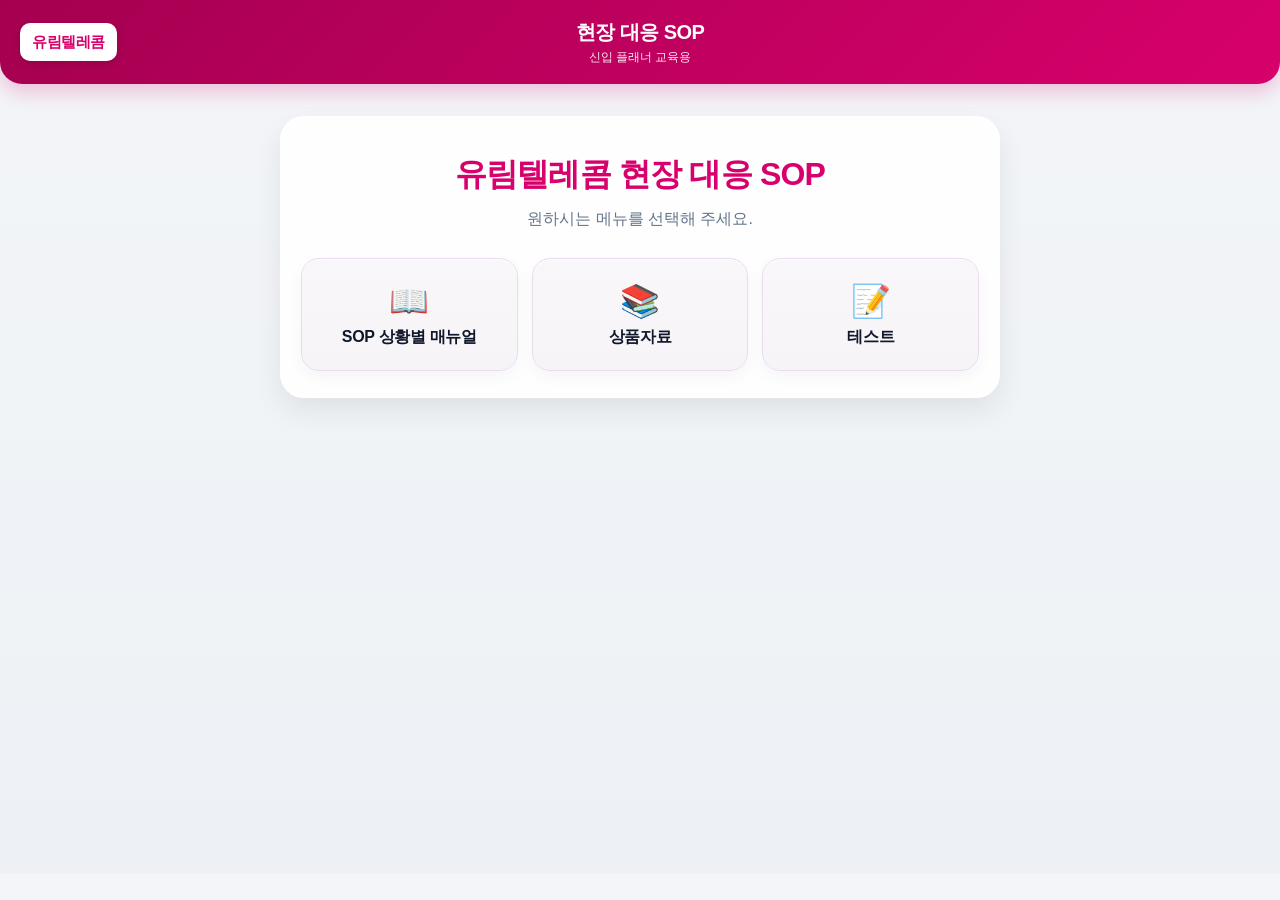
==== commit 3b0cee33: "Update index.html" ====
--- a/index.html
+++ b/index.html
@@ -3,1077 +3,180 @@
 <head>
   <meta charset="UTF-8" />
   <meta name="viewport" content="width=device-width, initial-scale=1.0" />
-  <title>SOP 매뉴얼</title>
-  <style>
-    @import url('https://cdn.jsdelivr.net/gh/orioncactus/pretendard/dist/web/static/pretendard.css');
-
-    * {
-      box-sizing: border-box;
-    }
-
-    body {
-      margin: 0;
-      font-family: 'Pretendard', sans-serif;
-      background: #f3f4f6;
-      color: #111827;
-    }
-
-    .wrap {
-      max-width: 1240px;
-      margin: 0 auto;
-      padding: 28px 20px 60px;
-    }
-
-    .home-btn {
-      display: inline-flex;
-      align-items: center;
-      gap: 8px;
-      margin-bottom: 20px;
-      border: none;
-      background: #111827;
-      color: #fff;
-      border-radius: 12px;
-      padding: 12px 16px;
-      font-size: 14px;
-      font-weight: 700;
-      cursor: pointer;
-    }
-
-    .top-bar {
-      display: flex;
-      justify-content: space-between;
-      align-items: flex-start;
-      gap: 20px;
-      margin-bottom: 28px;
-      flex-wrap: wrap;
-    }
-
-    .title-area h1 {
-      margin: 0 0 8px;
-      font-size: 40px;
-      font-weight: 800;
-      letter-spacing: -0.6px;
-    }
-
-    .title-area p {
-      margin: 0;
-      color: #6b7280;
-      font-size: 18px;
-      line-height: 1.6;
-    }
-
-    .search-wrap {
-      min-width: 320px;
-      max-width: 460px;
-      width: 100%;
-    }
-
-    .search-area {
-      display: flex;
-      align-items: center;
-      gap: 10px;
-      background: #fff;
-      border: 1px solid #e5e7eb;
-      border-radius: 16px;
-      padding: 10px;
-      box-shadow: 0 2px 10px rgba(15, 23, 42, 0.04);
-    }
-
-    .search-input {
-      flex: 1;
-      border: none;
-      outline: none;
-      font-size: 14px;
-      font-family: 'Pretendard', sans-serif;
-      padding: 8px 10px;
-      background: transparent;
-      color: #111827;
-    }
-
-    .search-btn,
-    .search-reset-btn {
-      border: none;
-      color: #fff;
-      border-radius: 12px;
-      padding: 10px 16px;
-      font-size: 14px;
-      font-weight: 700;
-      cursor: pointer;
-      white-space: nowrap;
-    }
-
-    .search-btn {
-      background: #111827;
-    }
-
-    .search-reset-btn {
-      background: #d8006c;
-    }
-
-    .search-msg {
-      margin-top: 10px;
-      font-size: 14px;
-      color: #d8006c;
-      min-height: 42px;
-      line-height: 1.6;
-      white-space: normal;
-    }
-
-    .view {
-      display: none;
-    }
-
-    .view.active {
-      display: block;
-    }
-
-    .chapter-list {
-      display: grid;
-      grid-template-columns: repeat(4, minmax(0, 1fr));
-      gap: 16px;
-    }
-
-    .chapter-card {
-      background: #fff;
-      border-radius: 22px;
-      overflow: hidden;
-      box-shadow: 0 2px 10px rgba(15, 23, 42, 0.06);
-      border: 1px solid #ececec;
-      transition: transform 0.2s ease, box-shadow 0.2s ease;
-      cursor: pointer;
-      display: flex;
-      flex-direction: column;
-      min-height: 320px;
-    }
-
-    .chapter-card:hover {
-      transform: translateY(-4px);
-      box-shadow: 0 10px 24px rgba(15, 23, 42, 0.1);
-    }
-
-    .chapter-thumb {
-      width: 100%;
-      height: 170px;
-      overflow: hidden;
-      background: #e5e7eb;
-    }
-
-    .chapter-thumb img {
-      width: 100%;
-      height: 100%;
-      object-fit: cover;
-      display: block;
-    }
-
-    .chapter-body {
-      padding: 18px 16px 16px;
-      display: flex;
-      flex-direction: column;
-      flex: 1;
-    }
-
-    .chapter-title {
-      font-size: 21px;
-      font-weight: 800;
-      margin: 0 0 10px;
-      line-height: 1.4;
-      letter-spacing: -0.3px;
-    }
-
-    .chapter-summary {
-      font-size: 14px;
-      color: #6b7280;
-      line-height: 1.6;
-      margin-bottom: 18px;
-      min-height: 66px;
-    }
-
-    .chapter-meta {
-      margin-top: auto;
-      display: flex;
-      justify-content: space-between;
-      align-items: flex-end;
-      gap: 10px;
-    }
-
-    .chapter-info {
-      display: flex;
-      flex-direction: column;
-      gap: 4px;
-    }
-
-    .chapter-label {
-      font-size: 13px;
-      color: #ec4899;
-      font-weight: 800;
-    }
-
-    .chapter-sub {
-      font-size: 13px;
-      color: #9ca3af;
-    }
-
-    .chapter-btn {
-      min-width: 82px;
-      height: 56px;
-      border: none;
-      border-radius: 14px;
-      background: #f3f4f6;
-      color: #111827;
-      font-size: 14px;
-      font-weight: 700;
-      cursor: pointer;
-      flex-shrink: 0;
-    }
-
-    .panel {
-      background: #fff;
-      border-radius: 24px;
-      padding: 24px;
-      border: 1px solid #ececec;
-      box-shadow: 0 2px 12px rgba(15, 23, 42, 0.06);
-    }
-
-    .panel-top {
-      display: flex;
-      justify-content: space-between;
-      align-items: center;
-      gap: 12px;
-      margin-bottom: 20px;
-      flex-wrap: wrap;
-    }
-
-    .panel-title {
-      margin: 0;
-      font-size: 30px;
-      font-weight: 800;
-      letter-spacing: -0.4px;
-    }
-
-    .panel-desc {
-      margin: 6px 0 0;
-      color: #6b7280;
-      font-size: 14px;
-      line-height: 1.6;
-    }
-
-    .back-btn {
-      border: none;
-      background: #111827;
-      color: #fff;
-      padding: 12px 18px;
-      border-radius: 12px;
-      font-size: 14px;
-      font-weight: 700;
-      cursor: pointer;
-    }
-
-    .topic-list {
-      display: grid;
-      grid-template-columns: repeat(3, minmax(0, 1fr));
-      gap: 16px;
-    }
-
-    .topic-card {
-      background: #f9fafb;
-      border: 1px solid #e5e7eb;
-      border-radius: 20px;
-      padding: 22px 20px;
-      cursor: pointer;
-      transition: transform 0.2s ease, box-shadow 0.2s ease, border-color 0.2s ease;
-    }
-
-    .topic-card:hover {
-      transform: translateY(-3px);
-      box-shadow: 0 10px 18px rgba(15, 23, 42, 0.06);
-      border-color: #f3c0d8;
-    }
-
-    .topic-card h3 {
-      margin: 0 0 10px;
-      font-size: 20px;
-      font-weight: 800;
-      line-height: 1.4;
-      letter-spacing: -0.2px;
-    }
-
-    .topic-card p {
-      margin: 0;
-      font-size: 14px;
-      color: #6b7280;
-      line-height: 1.7;
-    }
-
-    .slide-toolbar {
-      display: flex;
-      justify-content: space-between;
-      align-items: center;
-      gap: 10px;
-      flex-wrap: wrap;
-      margin-bottom: 18px;
-    }
-
-    .slide-count {
-      font-size: 14px;
-      color: #6b7280;
-      font-weight: 700;
-    }
-
-    .slide-nav {
-      display: flex;
-      gap: 8px;
-    }
-
-    .slide-nav button {
-      border: none;
-      background: #ec4899;
-      color: #fff;
-      padding: 10px 16px;
-      border-radius: 10px;
-      font-size: 14px;
-      font-weight: 700;
-      cursor: pointer;
-    }
-
-    .slide-nav button:disabled {
-      background: #d1d5db;
-      cursor: not-allowed;
-    }
-
-    .slide-page {
-      display: none;
-      border: 1px solid #e5e7eb;
-      border-radius: 20px;
-      padding: 24px;
-      background: #fafafa;
-    }
-
-    .slide-page.active {
-      display: block;
-    }
-
-    .slide-layout {
-      display: grid;
-      grid-template-columns: 1fr 360px;
-      gap: 20px;
-      align-items: start;
-    }
-
-    .field-label {
-      display: block;
-      margin-bottom: 8px;
-      font-size: 14px;
-      font-weight: 700;
-      color: #374151;
-    }
-
-    .slide-title-input,
-    .slide-textarea {
-      width: 100%;
-      border: 1px solid #d1d5db;
-      border-radius: 14px;
-      padding: 14px 16px;
-      font-family: 'Pretendard', sans-serif;
-      background: #fff;
-      outline: none;
-    }
-
-    .slide-title-input {
-      margin-bottom: 16px;
-      font-size: 18px;
-      font-weight: 700;
-    }
-
-    .slide-textarea {
-      min-height: 320px;
-      resize: vertical;
-      font-size: 14px;
-      line-height: 1.7;
-    }
-
-    .image-box {
-      background: #fff;
-      border: 1px dashed #d1d5db;
-      border-radius: 18px;
-      padding: 16px;
-    }
-
-    .image-box input[type="file"] {
-      width: 100%;
-      margin-bottom: 12px;
-      font-size: 13px;
-    }
-
-    .preview {
-      width: 100%;
-      height: 320px;
-      border-radius: 14px;
-      background: #f3f4f6;
-      display: flex;
-      align-items: center;
-      justify-content: center;
-      color: #9ca3af;
-      font-size: 14px;
-      overflow: hidden;
-      text-align: center;
-      padding: 10px;
-    }
-
-    .preview img {
-      width: 100%;
-      height: 100%;
-      object-fit: cover;
-      display: block;
-      border-radius: 12px;
-    }
-
-    .slide-dots {
-      display: flex;
-      gap: 8px;
-      justify-content: center;
-      flex-wrap: wrap;
-      margin-top: 16px;
-    }
-
-    .slide-dots button {
-      width: 34px;
-      height: 34px;
-      border-radius: 999px;
-      border: none;
-      background: #e5e7eb;
-      font-size: 13px;
-      font-weight: 700;
-      cursor: pointer;
-    }
-
-    .slide-dots button.active {
-      background: #111827;
-      color: #fff;
-    }
-
-    @media (max-width: 1100px) {
-      .chapter-list,
-      .topic-list {
-        grid-template-columns: repeat(2, minmax(0, 1fr));
-      }
-
-      .slide-layout {
-        grid-template-columns: 1fr;
-      }
-    }
-
-    @media (max-width: 760px) {
-      .chapter-list,
-      .topic-list {
-        grid-template-columns: 1fr;
-      }
-
-      .title-area h1 {
-        font-size: 32px;
-      }
-
-      .title-area p {
-        font-size: 16px;
-      }
-
-      .search-wrap {
-        width: 100%;
-        min-width: 0;
-        max-width: none;
-      }
-
-      .search-area {
-        flex-wrap: wrap;
-      }
-
-      .search-btn,
-      .search-reset-btn {
-        width: 100%;
-      }
-    }
-  </style>
+  <title>유림텔레콤 현장 대응 SOP 매뉴얼</title>
+  <link rel="stylesheet" href="css/style.css?v=3" />
 </head>
 <body>
-  <div class="wrap">
-    <button class="home-btn" onclick="location.href='index.html'">← 홈으로</button>
+  <header>
+    <div class="header-left">
+      <span class="header-logo">유림텔레콤</span>
+    </div>
+    <div class="header-center">
+      <h2 class="main-title">현장 대응 SOP</h2>
+      <p class="sub-title">신입 플래너 교육용</p>
+    </div>
+    <div class="header-right"></div>
+  </header>
 
-    <div class="top-bar">
-      <div class="title-area">
-        <h1>SOP 매뉴얼</h1>
-        <p>교육 챕터와 주제를 체계적으로 정리하고 바로 찾아볼 수 있는 페이지</p>
+  <div class="container">
+    <section id="home" class="home-screen active">
+      <div class="home-wrap">
+        <div class="home-card">
+          <h1 class="home-title">유림텔레콤 현장 대응 SOP</h1>
+          <p class="home-desc">원하시는 메뉴를 선택해 주세요.</p>
+
+          <div class="home-menu-grid">
+            <button class="home-menu-btn" onclick="location.href='sop.html'">
+              <span class="home-menu-icon">📖</span>
+              <span class="home-menu-title">SOP 상황별 매뉴얼</span>
+            </button>
+
+            <button class="home-menu-btn" onclick="openSection('edu')">
+              <span class="home-menu-icon">📚</span>
+              <span class="home-menu-title">상품자료</span>
+            </button>
+
+            <button class="home-menu-btn" onclick="openSection('test')">
+              <span class="home-menu-icon">📝</span>
+              <span class="home-menu-title">테스트</span>
+            </button>
+          </div>
+        </div>
       </div>
+    </section>
 
-      <div class="search-wrap">
-        <div class="search-area">
-          <input
-            id="globalSearchInput"
-            class="search-input"
-            type="text"
-            placeholder="챕터, 교육 주제, 슬라이드 제목/내용 검색"
-            onkeydown="handleSearchEnter(event)"
-            oninput="resetSearchState()"
-          />
-          <button class="search-btn" onclick="searchKeyword()">검색</button>
-          <button class="search-reset-btn" onclick="resetAllSearch()">초기화</button>
-        </div>
-        <div id="searchMsg" class="search-msg"></div>
-      </div>
+    <div id="top-bar" class="top-bar">
+      <button class="tab-btn" onclick="goHome()">🏠 홈</button>
+      <button class="tab-btn" onclick="location.href='sop.html'">📖 SOP 매뉴얼</button>
+      <button class="tab-btn" id="tab-edu" onclick="switchTab('edu', event)">📚 상품자료</button>
+      <button class="tab-btn" id="tab-test" onclick="switchTab('test', event)">📝 테스트</button>
     </div>
 
-    <div id="mainView" class="view active">
-      <div class="chapter-list" id="chapterList"></div>
-    </div>
-
-    <div id="chapterView" class="view">
-      <div class="panel">
-        <div class="panel-top">
-          <div>
-            <h2 id="chapterViewTitle" class="panel-title">챕터 1</h2>
-            <p id="chapterViewDesc" class="panel-desc">챕터 안의 교육 주제를 선택하세요.</p>
+    <section id="edu" class="section-content">
+      <div class="section-shell">
+        <div class="section-header">
+          <div class="section-title-wrap">
+            <h3>📚 상품자료</h3>
+            <p>사진 클릭 후 길게 누르면 이미지 저장 가능합니다.</p>
           </div>
-          <button class="back-btn" onclick="showMain()">목록으로</button>
-        </div>
-        <div class="topic-list" id="topicList"></div>
-      </div>
-    </div>
-
-    <div id="topicView" class="view">
-      <div class="panel">
-        <div class="panel-top">
-          <div>
-            <h2 id="topicViewTitle" class="panel-title">교육 주제</h2>
-            <p id="topicViewDesc" class="panel-desc">슬라이드 내용을 작성하고 이미지를 업로드하세요.</p>
-          </div>
-          <button class="back-btn" onclick="backToChapter()">주제 목록으로</button>
+          <div class="data-badge" id="edu-count-badge">로딩 중...</div>
         </div>
 
-        <div class="slide-toolbar">
-          <div id="slideCount" class="slide-count">슬라이드 1 / 10</div>
-          <div class="slide-nav">
-            <button id="prevSlideBtn" onclick="moveSlide(-1)">이전</button>
-            <button id="nextSlideBtn" onclick="moveSlide(1)">다음</button>
+        <div class="edu-section-wrap">
+          <div class="edu-toolbar" id="eduTabs"></div>
+          <div id="edu-content-area" class="edu-grid-new">
+            <div class="loading-state">
+              <strong>상품자료를 불러오는 중입니다.</strong>
+              <div>구글시트 데이터를 확인하고 있어요.</div>
+            </div>
           </div>
         </div>
+      </div>
+    </section>
 
-        <div id="slidePages"></div>
-        <div id="slideDots" class="slide-dots"></div>
+    <section id="test" class="section-content">
+      <div class="section-shell">
+        <div class="section-header">
+          <div class="section-title-wrap">
+            <h3>📝 테스트</h3>
+            <p>구글시트에서 문제를 관리하고, 결과는 브라우저에 저장됩니다.</p>
+          </div>
+          <div class="data-badge" id="test-count-badge">로딩 중...</div>
+        </div>
+
+        <div class="role-select" id="role-selector">
+          <button class="role-btn active" id="btn-planner" onclick="switchRole('planner')">👨‍💼 신입 플래너용</button>
+          <button class="role-btn" id="btn-manager" onclick="switchRole('manager')">👑 점장/관리자용</button>
+        </div>
+
+        <div id="planner-intro" class="test-box">
+          <h3 style="color: var(--primary); text-align: center; margin-top: 0;">📝 실전 세일즈 모의고사</h3>
+          <p class="warning-text">
+            ⚠️ 주의: [시험 시작하기]를 누르면 상단 메뉴가 숨겨집니다.<br>
+            새로고침 시 입력 상태가 초기화됩니다.
+          </p>
+          <input type="text" id="planner-name-intro" placeholder="응시자 이름 입력 (예: 홍길동)" />
+          <button class="submit-btn" onclick="startExam()">시험 시작하기</button>
+        </div>
+
+        <div id="planner-exam" class="test-box" style="display:none;">
+          <h3 style="color: var(--primary); border-bottom: 2px solid #e2e8f0; padding-bottom: 10px; margin-top: 0;">
+            응시자: <span id="display-name" style="color:#1e293b;"></span>
+          </h3>
+          <input type="hidden" id="planner-name" />
+          <div id="test-question-area"></div>
+          <button class="submit-btn" onclick="submitDynamicTest()">답안 최종 제출하기</button>
+        </div>
+
+        <div id="manager-view" class="test-box" style="display:none;">
+          <div id="login-area">
+            <h3 style="display:flex; align-items:center; gap:10px; margin-top:0; margin-bottom:20px;">🔒 관리자 로그인</h3>
+            <input type="password" id="manager-pwd" placeholder="관리자 비밀번호 입력" />
+            <button class="submit-btn" onclick="checkManagerPassword()">로그인</button>
+          </div>
+
+          <div id="dashboard-area" style="display:none;">
+            <h3 style="color: var(--primary); margin-top:0;">📊 플래너 테스트 결과 현황</h3>
+            <table id="result-table">
+              <thead>
+                <tr>
+                  <th>이름</th>
+                  <th>점수</th>
+                  <th>응시 시간</th>
+                </tr>
+              </thead>
+              <tbody id="result-body"></tbody>
+            </table>
+            <button onclick="clearData()" style="padding: 12px 20px; background: #cbd5e1; border:none; border-radius:12px; cursor:pointer; font-weight: 800; margin-top: 20px; width: 100%;">시험 기록 초기화</button>
+          </div>
+        </div>
+      </div>
+    </section>
+  </div>
+
+  <div class="edu-modal" id="eduModal">
+    <div class="edu-modal-backdrop" id="eduModalBackdrop"></div>
+    <div class="edu-modal-content">
+      <button class="edu-modal-close" id="eduModalClose">×</button>
+      <div class="edu-modal-top">
+        <span class="edu-modal-badge" id="modalCategory">카테고리</span>
+        <h3 id="modalTitle">제목</h3>
+        <p id="modalDesc">설명</p>
+        <div id="modalGallery" class="edu-gallery"></div>
+      </div>
+      <div class="edu-modal-body">
+        <div class="edu-modal-box">
+          <h4>핵심 포인트</h4>
+          <ul id="modalPoints"></ul>
+        </div>
+        <div class="edu-modal-box">
+          <h4>추천 멘트</h4>
+          <div class="edu-script" id="modalScript"></div>
+        </div>
       </div>
     </div>
   </div>
 
-  <script>
-    const appData = [
-      {
-        id: 'chapter1',
-        title: '챕터 1 교육 진행',
-        summary: '교육 오리엔테이션, 기본 화법, 응대 흐름 등 핵심 내용을 정리하는 챕터입니다.',
-        label: '기본 교육',
-        sub: '주제 4개',
-        image: 'https://images.unsplash.com/photo-1522202176988-66273c2fd55f?q=80&w=1200&auto=format&fit=crop',
-        topics: [
-          {
-            id: 'c1t1',
-            title: '교육 오리엔테이션',
-            summary: '교육 목적과 전체 흐름을 소개하는 주제입니다.',
-            slides: createSlides('교육 오리엔테이션')
-          },
-          {
-            id: 'c1t2',
-            title: '기본 인사 화법',
-            summary: '첫 인사와 기본 응대 멘트를 정리하는 주제입니다.',
-            slides: createSlides('기본 인사 화법')
-          },
-          {
-            id: 'c1t3',
-            title: '고객 응대 순서',
-            summary: '상담 시작부터 마무리까지 순서를 정리하는 주제입니다.',
-            slides: createSlides('고객 응대 순서')
-          },
-          {
-            id: 'c1t4',
-            title: '교육 마무리',
-            summary: '핵심 요약과 마무리 멘트를 정리하는 주제입니다.',
-            slides: createSlides('교육 마무리')
-          }
-        ]
-      },
-      {
-        id: 'chapter2',
-        title: '챕터 2 실전 응대',
-        summary: '실제 고객 질문 대응, 비교 설명, 거절 대응 등 실전 응대 중심 챕터입니다.',
-        label: '실전 응대',
-        sub: '주제 4개',
-        image: 'https://images.unsplash.com/photo-1516321318423-f06f85e504b3?q=80&w=1200&auto=format&fit=crop',
-        topics: [
-          {
-            id: 'c2t1',
-            title: '고객 질문 대응',
-            summary: '자주 나오는 질문에 대한 답변 구조를 정리합니다.',
-            slides: createSlides('고객 질문 대응')
-          },
-          {
-            id: 'c2t2',
-            title: '비교 설명 화법',
-            summary: '상품 간 차이를 쉽게 설명하는 주제입니다.',
-            slides: createSlides('비교 설명 화법')
-          },
-          {
-            id: 'c2t3',
-            title: '거절 대응 화법',
-            summary: '거절 상황에서 자연스럽게 이어가는 방법을 정리합니다.',
-            slides: createSlides('거절 대응 화법')
-          },
-          {
-            id: 'c2t4',
-            title: '실전 롤플레잉',
-            summary: '상황별 응대 연습을 정리하는 주제입니다.',
-            slides: createSlides('실전 롤플레잉')
-          }
-        ]
-      },
-      {
-        id: 'chapter3',
-        title: '챕터 3 상품 설명',
-        summary: '요금제, 결합상품, 부가서비스 등 상품 설명 중심 챕터입니다.',
-        label: '상품 설명',
-        sub: '주제 4개',
-        image: 'https://images.unsplash.com/photo-1454165804606-c3d57bc86b40?q=80&w=1200&auto=format&fit=crop',
-        topics: [
-          {
-            id: 'c3t1',
-            title: '요금제 설명',
-            summary: '요금제를 쉽게 설명하는 주제입니다.',
-            slides: createSlides('요금제 설명')
-          },
-          {
-            id: 'c3t2',
-            title: '결합상품 설명',
-            summary: '결합 장점을 고객 관점에서 설명하는 주제입니다.',
-            slides: createSlides('결합상품 설명')
-          },
-          {
-            id: 'c3t3',
-            title: '부가서비스 설명',
-            summary: '부가서비스를 자연스럽게 제안하는 주제입니다.',
-            slides: createSlides('부가서비스 설명')
-          },
-          {
-            id: 'c3t4',
-            title: '추천 멘트 정리',
-            summary: '상황별 추천 멘트를 정리하는 주제입니다.',
-            slides: createSlides('추천 멘트 정리')
-          }
-        ]
-      },
-      {
-        id: 'chapter4',
-        title: '챕터 4 피드백/평가',
-        summary: '교육 피드백, 체크리스트, 마무리 평가를 정리하는 챕터입니다.',
-        label: '피드백',
-        sub: '주제 4개',
-        image: 'https://images.unsplash.com/photo-1516321497487-e288fb19713f?q=80&w=1200&auto=format&fit=crop',
-        topics: [
-          {
-            id: 'c4t1',
-            title: '교육 피드백',
-            summary: '교육 후 개선점을 정리하는 주제입니다.',
-            slides: createSlides('교육 피드백')
-          },
-          {
-            id: 'c4t2',
-            title: '현장 체크리스트',
-            summary: '현장 점검 항목을 정리하는 주제입니다.',
-            slides: createSlides('현장 체크리스트')
-          },
-          {
-            id: 'c4t3',
-            title: '평가 기준',
-            summary: '평가 요소와 기준을 정리하는 주제입니다.',
-            slides: createSlides('평가 기준')
-          },
-          {
-            id: 'c4t4',
-            title: '최종 마무리',
-            summary: '교육 종료 시 마무리 내용을 정리하는 주제입니다.',
-            slides: createSlides('최종 마무리')
-          }
-        ]
-      }
-    ];
+  <div class="edu-lightbox" id="eduLightbox">
+    <div class="edu-lightbox-backdrop" id="eduLightboxBackdrop"></div>
+    <div class="edu-lightbox-content">
+      <div class="edu-lightbox-counter" id="eduLightboxCounter">1 / 1</div>
+      <button class="edu-lightbox-close" id="eduLightboxClose">×</button>
 
-    function createSlides(topicTitle) {
-      const slides = [];
-      for (let i = 1; i <= 10; i++) {
-        slides.push({
-          title: topicTitle + ' - 슬라이드 ' + i,
-          content: '',
-          image: ''
-        });
-      }
-      return slides;
-    }
+      <div class="edu-lightbox-stage">
+        <button class="edu-lightbox-nav" id="eduPrevBtn" type="button" aria-label="이전 이미지">‹</button>
 
-    const mainView = document.getElementById('mainView');
-    const chapterView = document.getElementById('chapterView');
-    const topicView = document.getElementById('topicView');
+        <div class="edu-lightbox-img-wrap">
+          <img id="eduLightboxImg" class="edu-lightbox-img" src="" alt="확대 이미지">
+        </div>
 
-    const chapterList = document.getElementById('chapterList');
-    const topicList = document.getElementById('topicList');
-    const chapterViewTitle = document.getElementById('chapterViewTitle');
-    const chapterViewDesc = document.getElementById('chapterViewDesc');
-    const topicViewTitle = document.getElementById('topicViewTitle');
-    const topicViewDesc = document.getElementById('topicViewDesc');
-    const slidePages = document.getElementById('slidePages');
-    const slideDots = document.getElementById('slideDots');
-    const slideCount = document.getElementById('slideCount');
-    const prevSlideBtn = document.getElementById('prevSlideBtn');
-    const nextSlideBtn = document.getElementById('nextSlideBtn');
-    const searchMsg = document.getElementById('searchMsg');
-    const globalSearchInput = document.getElementById('globalSearchInput');
+        <button class="edu-lightbox-nav" id="eduNextBtn" type="button" aria-label="다음 이미지">›</button>
+      </div>
+    </div>
+  </div>
 
-    let currentChapterIndex = null;
-    let currentTopicIndex = null;
-    let currentSlideIndex = 0;
-
-    let searchResults = [];
-    let currentSearchIndex = -1;
-    let lastKeyword = '';
-
-    function renderChapters() {
-      chapterList.innerHTML = appData.map((chapter, index) => `
-        <div class="chapter-card" onclick="openChapter(${index})">
-          <div class="chapter-thumb">
-            <img src="${chapter.image}" alt="${escapeHtml(chapter.title)}">
-          </div>
-          <div class="chapter-body">
-            <h3 class="chapter-title">${escapeHtml(chapter.title)}</h3>
-            <div class="chapter-summary">${escapeHtml(chapter.summary)}</div>
-            <div class="chapter-meta">
-              <div class="chapter-info">
-                <span class="chapter-label">${escapeHtml(chapter.label)}</span>
-                <span class="chapter-sub">${escapeHtml(chapter.sub)}</span>
-              </div>
-              <button class="chapter-btn" type="button">들어가기</button>
-            </div>
-          </div>
-        </div>
-      `).join('');
-    }
-
-    function openChapter(index) {
-      currentChapterIndex = index;
-      const chapter = appData[index];
-
-      chapterViewTitle.textContent = chapter.title;
-      chapterViewDesc.textContent = '챕터 안의 교육 주제를 선택하세요.';
-
-      topicList.innerHTML = chapter.topics.map((topic, topicIndex) => `
-        <div class="topic-card" onclick="openTopic(${topicIndex})">
-          <h3>${escapeHtml(topic.title)}</h3>
-          <p>${escapeHtml(topic.summary)}</p>
-        </div>
-      `).join('');
-
-      showView('chapter');
-    }
-
-    function openTopic(topicIndex) {
-      currentTopicIndex = topicIndex;
-      currentSlideIndex = 0;
-
-      const chapter = appData[currentChapterIndex];
-      const topic = chapter.topics[topicIndex];
-
-      topicViewTitle.textContent = topic.title;
-      topicViewDesc.textContent = '슬라이드 내용을 작성하고 이미지를 업로드하세요.';
-
-      renderSlides();
-      showView('topic');
-    }
-
-    function renderSlides() {
-      const topic = appData[currentChapterIndex].topics[currentTopicIndex];
-
-      slidePages.innerHTML = topic.slides.map((slide, idx) => `
-        <div class="slide-page ${idx === currentSlideIndex ? 'active' : ''}">
-          <div class="slide-layout">
-            <div>
-              <label class="field-label">슬라이드 제목</label>
-              <input
-                class="slide-title-input"
-                type="text"
-                value="${escapeAttr(slide.title)}"
-                oninput="updateSlideTitle(${idx}, this.value)"
-                placeholder="슬라이드 제목을 입력하세요"
-              />
-
-              <label class="field-label">슬라이드 내용</label>
-              <textarea
-                class="slide-textarea"
-                oninput="updateSlideContent(${idx}, this.value)"
-                placeholder="교육 내용을 입력하세요"
-              >${escapeHtml(slide.content)}</textarea>
-            </div>
-
-            <div class="image-box">
-              <label class="field-label">이미지 업로드</label>
-              <input type="file" accept="image/*" onchange="previewImage(event, ${idx})" />
-              <div class="preview" id="preview-${idx}">
-                ${slide.image ? `<img src="${slide.image}" alt="미리보기">` : '이미지를 업로드하세요'}
-              </div>
-            </div>
-          </div>
-        </div>
-      `).join('');
-
-      slideDots.innerHTML = topic.slides.map((_, idx) => `
-        <button class="${idx === currentSlideIndex ? 'active' : ''}" onclick="goSlide(${idx})">${idx + 1}</button>
-      `).join('');
-
-      updateSlideToolbar();
-    }
-
-    function updateSlideToolbar() {
-      const total = appData[currentChapterIndex].topics[currentTopicIndex].slides.length;
-      slideCount.textContent = `슬라이드 ${currentSlideIndex + 1} / ${total}`;
-      prevSlideBtn.disabled = currentSlideIndex === 0;
-      nextSlideBtn.disabled = currentSlideIndex === total - 1;
-    }
-
-    function moveSlide(direction) {
-      const total = appData[currentChapterIndex].topics[currentTopicIndex].slides.length;
-      const next = currentSlideIndex + direction;
-      if (next < 0 || next >= total) return;
-      currentSlideIndex = next;
-      renderSlides();
-    }
-
-    function goSlide(index) {
-      currentSlideIndex = index;
-      renderSlides();
-    }
-
-    function updateSlideTitle(index, value) {
-      appData[currentChapterIndex].topics[currentTopicIndex].slides[index].title = value;
-    }
-
-    function updateSlideContent(index, value) {
-      appData[currentChapterIndex].topics[currentTopicIndex].slides[index].content = value;
-    }
-
-    function previewImage(event, slideIndex) {
-      const file = event.target.files[0];
-      const previewEl = document.getElementById(`preview-${slideIndex}`);
-
-      if (!file) {
-        appData[currentChapterIndex].topics[currentTopicIndex].slides[slideIndex].image = '';
-        previewEl.innerHTML = '이미지를 업로드하세요';
-        return;
-      }
-
-      const reader = new FileReader();
-      reader.onload = function(e) {
-        const imageData = e.target.result;
-        appData[currentChapterIndex].topics[currentTopicIndex].slides[slideIndex].image = imageData;
-        previewEl.innerHTML = `<img src="${imageData}" alt="미리보기">`;
-      };
-      reader.readAsDataURL(file);
-    }
-
-    function showMain() {
-      showView('main');
-    }
-
-    function backToChapter() {
-      showView('chapter');
-    }
-
-    function showView(name) {
-      mainView.classList.remove('active');
-      chapterView.classList.remove('active');
-      topicView.classList.remove('active');
-
-      if (name === 'main') mainView.classList.add('active');
-      if (name === 'chapter') chapterView.classList.add('active');
-      if (name === 'topic') topicView.classList.add('active');
-    }
-
-    function handleSearchEnter(event) {
-      if (event.key === 'Enter') {
-        searchKeyword();
-      }
-    }
-
-    function resetSearchState() {
-      const currentKeyword = globalSearchInput.value.trim().toLowerCase();
-
-      if (currentKeyword !== lastKeyword) {
-        searchResults = [];
-        currentSearchIndex = -1;
-        lastKeyword = currentKeyword;
-      }
-
-      if (!currentKeyword) {
-        clearSearchMsg();
-      }
-    }
-
-    function resetAllSearch() {
-      globalSearchInput.value = '';
-      searchResults = [];
-      currentSearchIndex = -1;
-      lastKeyword = '';
-      clearSearchMsg();
-      showMain();
-    }
-
-    function collectSearchResults(keyword) {
-      const results = [];
-
-      for (let c = 0; c < appData.length; c++) {
-        const chapter = appData[c];
-
-        if (
-          (chapter.title || '').toLowerCase().includes(keyword) ||
-          (chapter.summary || '').toLowerCase().includes(keyword)
-        ) {
-          results.push({
-            type: 'chapter',
-            chapterIndex: c
-          });
-        }
-
-        for (let t = 0; t < chapter.topics.length; t++) {
-          const topic = chapter.topics[t];
-
-          if (
-            (topic.title || '').toLowerCase().includes(keyword) ||
-            (topic.summary || '').toLowerCase().includes(keyword)
-          ) {
-            results.push({
-              type: 'topic',
-              chapterIndex: c,
-              topicIndex: t
-            });
-          }
-
-          for (let s = 0; s < topic.slides.length; s++) {
-            const slide = topic.slides[s];
-
-            if (
-              (slide.title || '').toLowerCase().includes(keyword) ||
-              (slide.content || '').toLowerCase().includes(keyword)
-            ) {
-              results.push({
-                type: 'slide',
-                chapterIndex: c,
-                topicIndex: t,
-                slideIndex: s
-              });
-            }
-          }
-        }
-      }
-
-      return results;
-    }
-
-    function getChapterName(index) {
-      return appData[index]?.title || '';
-    }
-
-    function getTopicName(chapterIndex, topicIndex) {
-      return appData[chapterIndex]?.topics?.[topicIndex]?.title || '';
-    }
-
-    function searchKeyword() {
-      const rawKeyword = globalSearchInput.value.trim();
-      const keyword = rawKeyword.toLowerCase();
-
-      if (!keyword) {
-        setSearchMsg('검색어를 입력해주세요.');
-        searchResults = [];
-        currentSearchIndex = -1;
-        lastKeyword = '';
-        return;
-      }
-
-      if (lastKeyword !== keyword || searchResults.length === 0) {
-        searchResults = collectSearchResults(keyword);
-        currentSearchIndex = -1;
-        lastKeyword = keyword;
-      }
-
-      if (!searchResults.length) {
-        setSearchMsg(`"${escapeHtml(rawKeyword)}" 검색 결과가 없습니다.`);
-        return;
-      }
-
-      currentSearchIndex++;
-      if (currentSearchIndex >= searchResults.length) {
-        currentSearchIndex = 0;
-      }
-
-      const result = searchResults[currentSearchIndex];
-      const chapterName = getChapterName(result.chapterIndex);
-      const topicName = result.topicIndex !== undefined
-        ? getTopicName(result.chapterIndex, result.topicIndex)
-        : '';
-
-      if (result.type === 'chapter') {
-        openChapter(result.chapterIndex);
-        setSearchMsg(
-          `"${escapeHtml(rawKeyword)}" 검색 결과 ${currentSearchIndex + 1} / ${searchResults.length}<br>${escapeHtml(chapterName)}`
-        );
-        return;
-      }
-
-      if (result.type === 'topic') {
-        openChapter(result.chapterIndex);
-        openTopic(result.topicIndex);
-        setSearchMsg(
-          `"${escapeHtml(rawKeyword)}" 검색 결과 ${currentSearchIndex + 1} / ${searchResults.length}<br>${escapeHtml(chapterName)} > ${escapeHtml(topicName)}`
-        );
-        return;
-      }
-
-      if (result.type === 'slide') {
-        openChapter(result.chapterIndex);
-        openTopic(result.topicIndex);
-        currentSlideIndex = result.slideIndex;
-        renderSlides();
-        setSearchMsg(
-          `"${escapeHtml(rawKeyword)}" 검색 결과 ${currentSearchIndex + 1} / ${searchResults.length}<br>${escapeHtml(chapterName)} > ${escapeHtml(topicName)} > ${result.slideIndex + 1}번 슬라이드`
-        );
-      }
-    }
-
-    function setSearchMsg(message) {
-      searchMsg.innerHTML = message;
-    }
-
-    function clearSearchMsg() {
-      searchMsg.innerHTML = '';
-    }
-
-    function escapeHtml(value) {
-      return String(value)
-        .replace(/&/g, '&amp;')
-        .replace(/</g, '&lt;')
-        .replace(/>/g, '&gt;')
-        .replace(/"/g, '&quot;')
-        .replace(/'/g, '&#39;');
-    }
-
-    function escapeAttr(value) {
-      return String(value)
-        .replace(/&/g, '&amp;')
-        .replace(/"/g, '&quot;')
-        .replace(/</g, '&lt;')
-        .replace(/>/g, '&gt;');
-    }
-
-    renderChapters();
-  </script>
+  <script src="js/main.js?v=3" defer></script>
+  <script src="js/education.js?v=3" defer></script>
+  <script src="js/test.js?v=3" defer></script>
 </body>
 </html>
--- a/css/style.css
+++ b/css/style.css
@@ -0,0 +1,1294 @@
+@import url('https://cdn.jsdelivr.net/gh/orioncactus/pretendard/dist/web/static/pretendard.css');
+
+:root {
+  --primary: #d8006c;
+  --primary-dark: #a50050;
+  --primary-light: #fdf2f8;
+  --bg: #eef2f6;
+  --text-main: #1e293b;
+  --text-sub: #64748b;
+  --white: #ffffff;
+  --line: #e2e8f0;
+  --shadow-sm: 0 6px 16px rgba(15, 23, 42, 0.06);
+  --shadow-md: 0 10px 24px rgba(15, 23, 42, 0.08);
+  --radius-lg: 24px;
+  --radius-md: 18px;
+  --radius-sm: 12px;
+}
+
+* { box-sizing: border-box; }
+
+body {
+  margin: 0;
+  background: linear-gradient(180deg, #f3f5f8 0%, #edf1f5 100%);
+  color: var(--text-main);
+  font-family: 'Pretendard', -apple-system, BlinkMacSystemFont, sans-serif;
+  line-height: 1.6;
+}
+
+header {
+  background: linear-gradient(135deg, var(--primary-dark), var(--primary));
+  color: white;
+  padding: 16px 20px;
+  display: flex;
+  align-items: center;
+  justify-content: space-between;
+  border-bottom-left-radius: 22px;
+  border-bottom-right-radius: 22px;
+  box-shadow: 0 8px 20px rgba(216, 0, 108, 0.22);
+  position: sticky;
+  top: 0;
+  z-index: 100;
+}
+
+.header-left,
+.header-right {
+  flex: 1;
+  display: flex;
+  align-items: center;
+}
+
+.header-left { justify-content: flex-start; }
+.header-right { justify-content: flex-end; }
+
+.header-center {
+  flex: 2;
+  text-align: center;
+}
+
+.header-logo {
+  background: white;
+  color: var(--primary);
+  font-weight: 900;
+  font-size: 0.95rem;
+  padding: 7px 12px;
+  border-radius: 10px;
+  box-shadow: 0 2px 8px rgba(0,0,0,0.15);
+  letter-spacing: -0.4px;
+}
+
+.main-title {
+  margin: 0;
+  font-size: 1.25rem;
+  font-weight: 900;
+  letter-spacing: -0.5px;
+}
+
+.sub-title {
+  margin: 0;
+  font-size: 0.78rem;
+  opacity: 0.92;
+  font-weight: 500;
+}
+
+.container {
+  max-width: 1180px;
+  margin: 0 auto;
+  padding: 28px 16px 42px;
+}
+
+.top-bar {
+  display: none;
+  gap: 10px;
+  margin-bottom: 18px;
+  flex-wrap: wrap;
+  align-items: center;
+}
+
+.top-bar.visible {
+  display: flex;
+}
+
+.tab-btn {
+  border: none;
+  background: #e8edf3;
+  color: #475569;
+  font-weight: 800;
+  font-size: 0.95rem;
+  padding: 12px 16px;
+  border-radius: 999px;
+  cursor: pointer;
+  transition: 0.2s ease;
+  box-shadow: 0 4px 10px rgba(15, 23, 42, 0.04);
+}
+
+.tab-btn:hover {
+  transform: translateY(-1px);
+}
+
+.tab-btn.active {
+  background: linear-gradient(135deg, var(--primary-dark), var(--primary));
+  color: white;
+  box-shadow: 0 8px 18px rgba(216, 0, 108, 0.18);
+}
+
+.section-content {
+  display: none;
+  animation: fadeIn 0.28s ease;
+}
+
+.section-content.active {
+  display: block;
+}
+
+.home-screen {
+  display: none;
+  animation: fadeIn 0.3s ease;
+}
+
+.home-screen.active {
+  display: block;
+}
+
+.home-wrap {
+  display: flex;
+  justify-content: center;
+  align-items: flex-start;
+  min-height: calc(100vh - 180px);
+  padding-top: 4px;
+}
+
+.home-card {
+  width: 100%;
+  max-width: 720px;
+  background: rgba(255,255,255,0.88);
+  border-radius: 24px;
+  box-shadow: 0 12px 28px rgba(15, 23, 42, 0.08);
+  padding: 32px 20px 26px;
+  text-align: center;
+  border: 1px solid rgba(255,255,255,0.9);
+  backdrop-filter: blur(8px);
+}
+
+.home-title {
+  margin: 0 0 6px 0;
+  color: var(--primary);
+  font-size: 2rem;
+  font-weight: 900;
+  letter-spacing: -0.8px;
+}
+
+.home-desc {
+  margin: 0 0 26px 0;
+  color: var(--text-sub);
+  font-size: 1rem;
+  font-weight: 500;
+}
+
+.home-menu-grid {
+  display: grid;
+  grid-template-columns: repeat(3, 1fr);
+  gap: 14px;
+}
+
+.home-menu-btn {
+  background: linear-gradient(180deg, #faf7fb 0%, #f7f4f8 100%);
+  border: 1px solid #eadbf0;
+  border-radius: 18px;
+  padding: 26px 14px 22px;
+  cursor: pointer;
+  transition: all 0.2s ease;
+  box-shadow: inset 0 1px 0 rgba(255,255,255,0.7), 0 6px 16px rgba(15, 23, 42, 0.04);
+  display: flex;
+  flex-direction: column;
+  align-items: center;
+  justify-content: center;
+  min-height: 112px;
+}
+
+.home-menu-btn:hover {
+  transform: translateY(-3px);
+  border-color: rgba(216,0,108,0.25);
+  box-shadow: 0 12px 24px rgba(216,0,108,0.08);
+  background: linear-gradient(180deg, #fffafd 0%, #faf2f8 100%);
+}
+
+.home-menu-icon {
+  font-size: 2rem;
+  display: block;
+  margin-bottom: 10px;
+  line-height: 1;
+}
+
+.home-menu-title {
+  font-size: 1rem;
+  font-weight: 900;
+  color: #0f172a;
+  letter-spacing: -0.3px;
+}
+
+.section-shell {
+  background: rgba(255,255,255,0.9);
+  border-radius: 22px;
+  box-shadow: var(--shadow-sm);
+  padding: 18px;
+  border: 1px solid rgba(255,255,255,0.95);
+  backdrop-filter: blur(8px);
+}
+
+.section-header {
+  display: flex;
+  justify-content: space-between;
+  align-items: center;
+  gap: 14px;
+  margin-bottom: 18px;
+  flex-wrap: wrap;
+}
+
+.section-title-wrap h3 {
+  margin: 0 0 4px;
+  font-size: 1.35rem;
+  font-weight: 900;
+  letter-spacing: -0.5px;
+}
+
+.section-title-wrap p {
+  margin: 0;
+  color: var(--text-sub);
+  font-size: 0.92rem;
+}
+
+.data-badge {
+  background: #f8fafc;
+  border: 1px solid var(--line);
+  color: #475569;
+  padding: 8px 12px;
+  border-radius: 999px;
+  font-size: 0.82rem;
+  font-weight: 700;
+}
+
+/* SOP 새 레이아웃 */
+.sop-shell-new {
+  padding: 24px;
+  background:
+    radial-gradient(circle at top right, rgba(255, 255, 255, 0.95), rgba(255,255,255,0.82) 45%, rgba(255,255,255,0.88) 100%);
+}
+
+.sop-hero-new {
+  display: grid;
+  grid-template-columns: 1.1fr 0.9fr;
+  gap: 24px;
+  align-items: start;
+  margin-bottom: 22px;
+  padding: 28px;
+  border-radius: 28px;
+  background: linear-gradient(135deg, #ffffff 0%, #fdf7fb 100%);
+  border: 1px solid #f3d7e5;
+  box-shadow: 0 12px 32px rgba(15, 23, 42, 0.06);
+}
+
+.sop-hero-kicker {
+  display: inline-block;
+  margin-bottom: 12px;
+  padding: 7px 12px;
+  border-radius: 999px;
+  background: #fde7f1;
+  color: var(--primary);
+  font-size: 0.76rem;
+  font-weight: 900;
+  letter-spacing: 0.08em;
+}
+
+.sop-hero-title {
+  margin: 0 0 10px;
+  font-size: 2rem;
+  font-weight: 900;
+  line-height: 1.2;
+  letter-spacing: -0.8px;
+  color: #111827;
+}
+
+.sop-hero-desc {
+  margin: 0;
+  color: #6b7280;
+  font-size: 1rem;
+  line-height: 1.75;
+  max-width: 620px;
+}
+
+.sop-hero-right {
+  width: 100%;
+}
+
+.sop-summary-row {
+  display: flex;
+  justify-content: flex-end;
+  align-items: center;
+  margin-bottom: 18px;
+}
+
+.sop-search-wrap {
+  display: flex;
+  gap: 10px;
+  align-items: center;
+  margin-bottom: 14px;
+  flex-wrap: wrap;
+}
+
+.sop-search-wrap-new {
+  margin-bottom: 10px;
+  padding: 10px;
+  border-radius: 18px;
+  background: #ffffff;
+  border: 1px solid #e8eaf0;
+  box-shadow: 0 6px 18px rgba(15, 23, 42, 0.04);
+}
+
+.sop-search-input {
+  flex: 1;
+  min-width: 220px;
+  padding: 14px 16px;
+  border: 1px solid #cbd5e1;
+  border-radius: 14px;
+  font-size: 0.96rem;
+  background: #fff;
+  color: #1e293b;
+  outline: none;
+  transition: 0.2s ease;
+  font-weight: 700;
+}
+
+.sop-search-input:focus {
+  border-color: rgba(216, 0, 108, 0.5);
+  box-shadow: 0 0 0 4px rgba(216, 0, 108, 0.08);
+}
+
+.sop-search-clear {
+  border: none;
+  background: #111827;
+  color: #fff;
+  padding: 14px 16px;
+  border-radius: 14px;
+  font-size: 0.92rem;
+  font-weight: 800;
+  cursor: pointer;
+  transition: 0.2s ease;
+  white-space: nowrap;
+}
+
+.sop-search-clear:hover {
+  transform: translateY(-1px);
+  background: #0b1220;
+}
+
+.sop-search-status {
+  min-height: 22px;
+  color: #d8006c;
+  font-size: 0.9rem;
+  font-weight: 800;
+  line-height: 1.6;
+}
+
+.sop-category-grid-new.category-grid {
+  display: grid;
+  grid-template-columns: repeat(auto-fit, minmax(180px, 1fr)) !important;
+  gap: 16px;
+  margin-bottom: 24px;
+}
+
+.category-grid {
+  display: grid;
+  grid-template-columns: repeat(auto-fit, minmax(140px, 1fr)) !important;
+  gap: 10px;
+  margin-bottom: 20px;
+}
+
+.cat-btn {
+  border: 1px solid #e2e8f0;
+  background: white;
+  border-radius: 22px;
+  padding: 18px 14px !important;
+  text-align: center;
+  cursor: pointer;
+  transition: 0.2s ease;
+  display: flex;
+  flex-direction: column;
+  gap: 10px;
+  align-items: center;
+  justify-content: center;
+  min-height: 132px !important;
+  height: auto !important;
+  box-shadow: 0 10px 24px rgba(15, 23, 42, 0.05);
+}
+
+.cat-btn:hover {
+  transform: translateY(-3px);
+  box-shadow: 0 16px 28px rgba(15, 23, 42, 0.08);
+}
+
+.cat-btn.active {
+  transform: translateY(-3px);
+  color: white;
+}
+
+.cat-icon {
+  font-size: 1.8rem;
+  line-height: 1;
+}
+
+.cat-text {
+  margin: 0;
+  font-size: 0.92rem;
+  font-weight: 900;
+  line-height: 1.45 !important;
+  word-break: keep-all !important;
+  white-space: normal !important;
+  overflow-wrap: break-word !important;
+  display: block;
+  max-width: 100%;
+  letter-spacing: -0.2px;
+}
+
+.sop-content-area-new {
+  margin-top: 6px;
+}
+
+.sop-group {
+  display: none;
+  animation: fadeIn 0.28s ease;
+}
+
+.sop-group.active {
+  display: grid;
+  grid-template-columns: repeat(2, minmax(0, 1fr));
+  gap: 18px;
+}
+
+.card {
+  background: white;
+  border-radius: 24px;
+  padding: 22px;
+  margin-bottom: 0;
+  border: 1px solid #eef2f7;
+  box-shadow: 0 8px 24px rgba(15, 23, 42, 0.05);
+  position: relative;
+  overflow: hidden;
+}
+
+.card-color-line {
+  position: absolute;
+  inset: 0 0 auto 0;
+  height: 6px;
+  background: var(--card-color, var(--primary));
+}
+
+.situation-tag {
+  display: block;
+  padding: 14px 16px;
+  border-radius: 16px;
+  font-size: 1.05rem;
+  font-weight: 900;
+  margin: 14px 0 16px;
+  line-height: 1.5;
+  word-break: keep-all;
+  border-left: 5px solid var(--card-color, var(--primary));
+  background: var(--card-soft, #fff1f6);
+  color: var(--card-strong, var(--primary-dark));
+  letter-spacing: -0.2px;
+}
+
+.speech-box,
+.rebuttal-box,
+.content-box {
+  padding: 16px;
+  border-radius: 14px;
+  margin-bottom: 12px;
+  border-left: 4px solid;
+}
+
+.speech-box {
+  background: #f0fdf4;
+  border-left-color: #22c55e;
+}
+
+.rebuttal-box {
+  background: var(--card-soft, #fdf2f8);
+  border-left-color: var(--card-color, var(--primary));
+}
+
+.content-box {
+  background: #f8fafc;
+  border-left-color: #94a3b8;
+}
+
+.box-title {
+  font-size: 0.92rem;
+  font-weight: 900;
+  margin-bottom: 8px;
+  display: flex;
+  align-items: center;
+  gap: 6px;
+}
+
+.speech-box .box-title { color: #166534; }
+.rebuttal-box .box-title { color: var(--card-strong, var(--primary-dark)); }
+.content-box .box-title { color: #334155; }
+
+.box-text {
+  margin: 0;
+  font-size: 0.97rem;
+  color: #334155;
+  line-height: 1.72;
+  font-weight: 500;
+  white-space: pre-line;
+}
+
+.edu-section-wrap {
+  padding: 8px 0 0;
+}
+
+.edu-toolbar {
+  display: flex;
+  flex-wrap: wrap;
+  gap: 10px;
+  margin-bottom: 22px;
+}
+
+.edu-tab {
+  border: 1px solid #ead8e1;
+  background: #fff;
+  color: #555;
+  padding: 11px 18px;
+  border-radius: 999px;
+  font-size: 14px;
+  font-weight: 700;
+  cursor: pointer;
+  transition: all 0.2s ease;
+}
+
+.edu-tab:hover {
+  transform: translateY(-1px);
+  box-shadow: 0 8px 20px rgba(216, 0, 108, 0.08);
+}
+
+.edu-tab.active {
+  background: linear-gradient(135deg, #d8006c, #ff5ba0);
+  color: #fff;
+  border-color: transparent;
+}
+
+.edu-grid-new {
+  display: grid;
+  grid-template-columns: repeat(auto-fit, minmax(260px, 1fr));
+  gap: 18px;
+}
+
+.edu-card-new {
+  position: relative;
+  overflow: hidden;
+  border-radius: 24px;
+  min-height: 340px;
+  color: #fff;
+  cursor: pointer;
+  display: flex;
+  flex-direction: column;
+  box-shadow: 0 18px 34px rgba(0, 0, 0, 0.12);
+  transition: transform 0.25s ease, box-shadow 0.25s ease;
+  padding: 0;
+}
+
+.edu-card-new:hover {
+  transform: translateY(-4px);
+  box-shadow: 0 22px 40px rgba(0, 0, 0, 0.18);
+}
+
+.edu-card-new::before {
+  content: "";
+  position: absolute;
+  inset: 0;
+  background:
+    linear-gradient(to top, rgba(0, 0, 0, 0.72), rgba(0, 0, 0, 0.18)),
+    radial-gradient(circle at top right, rgba(255, 255, 255, 0.14), transparent 35%);
+  z-index: 1;
+  pointer-events: none;
+}
+
+.edu-card-new > * {
+  position: relative;
+  z-index: 2;
+}
+
+.edu-card-image-wrap {
+  width: 100%;
+  height: 190px;
+  background: rgba(255,255,255,0.08);
+  display: flex;
+  align-items: center;
+  justify-content: center;
+  padding: 12px;
+}
+
+.edu-card-image {
+  width: 100%;
+  height: 100%;
+  object-fit: contain;
+  display: block;
+  border-radius: 12px;
+  background: rgba(255,255,255,0.04);
+}
+
+.edu-card-top-new {
+  display: flex;
+  justify-content: space-between;
+  align-items: start;
+  gap: 12px;
+  padding: 18px 18px 0;
+}
+
+.edu-badge-new {
+  display: inline-block;
+  padding: 8px 12px;
+  border-radius: 999px;
+  background: rgba(255,255,255,0.18);
+  backdrop-filter: blur(8px);
+  font-size: 12px;
+  font-weight: 700;
+}
+
+.edu-icon-new {
+  width: 42px;
+  height: 42px;
+  border-radius: 14px;
+  background: rgba(255,255,255,0.18);
+  display: flex;
+  align-items: center;
+  justify-content: center;
+  font-size: 20px;
+}
+
+.edu-card-bottom-new {
+  margin-top: auto;
+  padding: 0 18px 18px;
+}
+
+.edu-card-bottom-new h3 {
+  font-size: 24px;
+  font-weight: 800;
+  margin: 0 0 10px;
+  line-height: 1.35;
+}
+
+.edu-card-bottom-new p {
+  font-size: 14px;
+  line-height: 1.65;
+  opacity: 0.95;
+  margin: 0 0 14px;
+}
+
+.edu-meta-new {
+  font-size: 13px;
+  opacity: 0.92;
+  font-weight: 600;
+}
+
+.edu-bg-1 { background: linear-gradient(135deg, #d8006c, #ff7ca8); }
+.edu-bg-2 { background: linear-gradient(135deg, #6a5cff, #8f7dff); }
+.edu-bg-3 { background: linear-gradient(135deg, #00a389, #37c8a7); }
+.edu-bg-4 { background: linear-gradient(135deg, #ff8a00, #ffb347); }
+.edu-bg-5 { background: linear-gradient(135deg, #1f6feb, #58a6ff); }
+.edu-bg-6 { background: linear-gradient(135deg, #7b2cbf, #c77dff); }
+
+.edu-modal {
+  display: none;
+}
+
+.edu-modal.show {
+  display: block;
+}
+
+.edu-modal-backdrop {
+  position: fixed;
+  inset: 0;
+  background: rgba(15, 23, 42, 0.58);
+  z-index: 999;
+}
+
+.edu-modal-content {
+  position: fixed;
+  top: 50%;
+  left: 50%;
+  width: min(980px, calc(100% - 32px));
+  max-height: 88vh;
+  overflow-y: auto;
+  transform: translate(-50%, -50%);
+  background: #fff;
+  border-radius: 28px;
+  z-index: 1000;
+  padding: 28px;
+  box-shadow: 0 30px 60px rgba(0, 0, 0, 0.24);
+}
+
+.edu-modal-close {
+  position: absolute;
+  top: 18px;
+  right: 18px;
+  width: 42px;
+  height: 42px;
+  border: none;
+  border-radius: 50%;
+  background: #f7f2f5;
+  font-size: 26px;
+  cursor: pointer;
+}
+
+.edu-modal-top {
+  padding: 6px 0 24px;
+  border-bottom: 1px solid #eee;
+}
+
+.edu-modal-badge {
+  display: inline-block;
+  margin-bottom: 12px;
+  padding: 8px 12px;
+  border-radius: 999px;
+  background: #ffe7f1;
+  color: #d8006c;
+  font-size: 13px;
+  font-weight: 700;
+}
+
+.edu-modal-top h3 {
+  font-size: 30px;
+  margin: 0 0 10px;
+  color: #222;
+}
+
+.edu-modal-top p {
+  margin: 0;
+  font-size: 15px;
+  line-height: 1.7;
+  color: #555;
+}
+
+.edu-gallery {
+  margin-top: 18px;
+  display: grid;
+  grid-template-columns: repeat(auto-fit, minmax(220px, 1fr));
+  gap: 14px;
+}
+
+.edu-gallery-item {
+  border: 1px solid #e2e8f0;
+  background: #f8fafc;
+  border-radius: 18px;
+  overflow: hidden;
+  padding: 10px;
+}
+
+.edu-gallery-img {
+  width: 100%;
+  height: 220px;
+  object-fit: contain;
+  display: block;
+  background: #f8fafc;
+  cursor: pointer;
+  border-radius: 12px;
+}
+
+.edu-modal-body {
+  display: grid;
+  grid-template-columns: 1fr 1fr;
+  gap: 18px;
+  margin-top: 22px;
+}
+
+.edu-modal-box {
+  background: #faf7f9;
+  border: 1px solid #f0e4eb;
+  border-radius: 20px;
+  padding: 20px;
+}
+
+.edu-modal-box h4 {
+  margin: 0 0 14px;
+  font-size: 18px;
+  color: #222;
+}
+
+.edu-modal-box ul {
+  margin: 0;
+  padding-left: 18px;
+}
+
+.edu-modal-box li {
+  margin-bottom: 10px;
+  color: #444;
+  line-height: 1.6;
+}
+
+.edu-script {
+  white-space: pre-line;
+  background: #fff;
+  border-left: 4px solid #d8006c;
+  border-radius: 14px;
+  padding: 16px;
+  line-height: 1.8;
+  color: #333;
+}
+
+.edu-lightbox {
+  display: none;
+}
+
+.edu-lightbox.show {
+  display: block;
+}
+
+.edu-lightbox-backdrop {
+  position: fixed;
+  inset: 0;
+  background: rgba(0,0,0,0.86);
+  z-index: 1200;
+}
+
+.edu-lightbox-content {
+  position: fixed;
+  inset: 24px;
+  z-index: 1201;
+  display: flex;
+  flex-direction: column;
+  align-items: center;
+  justify-content: center;
+  gap: 14px;
+}
+
+.edu-lightbox-close {
+  position: absolute;
+  top: 0;
+  right: 0;
+  width: 46px;
+  height: 46px;
+  border: none;
+  border-radius: 50%;
+  background: rgba(255,255,255,0.92);
+  font-size: 28px;
+  cursor: pointer;
+}
+
+.edu-lightbox-counter {
+  position: absolute;
+  top: 2px;
+  left: 0;
+  color: white;
+  font-weight: 800;
+  background: rgba(0,0,0,0.5);
+  padding: 8px 14px;
+  border-radius: 999px;
+  font-size: 0.92rem;
+}
+
+.edu-lightbox-stage {
+  width: 100%;
+  height: 100%;
+  display: grid;
+  grid-template-columns: 64px 1fr 64px;
+  align-items: center;
+  gap: 10px;
+}
+
+.edu-lightbox-nav {
+  width: 52px;
+  height: 52px;
+  border: none;
+  border-radius: 50%;
+  background: rgba(255,255,255,0.92);
+  color: #111827;
+  font-size: 28px;
+  font-weight: 900;
+  cursor: pointer;
+  justify-self: center;
+  display: flex;
+  align-items: center;
+  justify-content: center;
+}
+
+.edu-lightbox-nav:disabled {
+  opacity: 0.35;
+  cursor: default;
+}
+
+.edu-lightbox-img-wrap {
+  display: flex;
+  align-items: center;
+  justify-content: center;
+  min-width: 0;
+  min-height: 0;
+  height: 100%;
+}
+
+.edu-lightbox-img {
+  max-width: 100%;
+  max-height: calc(100vh - 120px);
+  object-fit: contain;
+  border-radius: 16px;
+  background: #fff;
+  padding: 8px;
+  user-select: none;
+  -webkit-user-drag: none;
+}
+
+.role-select {
+  display: flex;
+  justify-content: center;
+  flex-wrap: wrap;
+  gap: 10px;
+  margin-bottom: 18px;
+}
+
+.role-btn {
+  padding: 10px 16px;
+  border-radius: 999px;
+  border: 1px solid var(--primary);
+  background: white;
+  color: var(--primary);
+  font-weight: 800;
+  cursor: pointer;
+  transition: 0.2s ease;
+}
+
+.role-btn.active {
+  background: linear-gradient(135deg, var(--primary-dark), var(--primary));
+  color: white;
+  box-shadow: 0 10px 22px rgba(216,0,108,0.18);
+}
+
+.test-box {
+  background: white;
+  padding: 22px;
+  border-radius: 18px;
+  box-shadow: var(--shadow-sm);
+  border: 1px solid #eaf0f6;
+}
+
+.question {
+  margin-bottom: 24px;
+  padding-bottom: 16px;
+  border-bottom: 1px dashed #e2e8f0;
+}
+
+.question:last-of-type {
+  border-bottom: none;
+  margin-bottom: 0;
+  padding-bottom: 0;
+}
+
+.question h4 {
+  margin: 0 0 12px;
+  color: var(--text-main);
+  font-size: 1rem;
+  line-height: 1.5;
+  font-weight: 900;
+}
+
+.question label {
+  display: block;
+  padding: 12px 14px;
+  margin-bottom: 8px;
+  font-size: 0.95rem;
+  cursor: pointer;
+  color: #475569;
+  background: #f8fafc;
+  border: 1px solid #e2e8f0;
+  border-radius: 12px;
+  transition: 0.18s ease;
+  font-weight: 600;
+}
+
+.question label:hover {
+  background: #f1f5f9;
+  border-color: #cbd5e1;
+  transform: translateY(-1px);
+}
+
+input[type="radio"] {
+  margin-right: 8px;
+  accent-color: var(--primary);
+}
+
+input[type="text"],
+input[type="password"] {
+  width: 100%;
+  padding: 14px;
+  margin-bottom: 15px;
+  border: 1px solid #cbd5e1;
+  border-radius: 12px;
+  font-size: 1rem;
+  background: #f8fafc;
+  font-weight: 700;
+  outline: none;
+  transition: 0.18s ease;
+}
+
+input[type="text"]:focus,
+input[type="password"]:focus {
+  border-color: rgba(216,0,108,0.5);
+  box-shadow: 0 0 0 4px rgba(216,0,108,0.08);
+}
+
+.submit-btn {
+  width: 100%;
+  padding: 15px 16px;
+  background: linear-gradient(135deg, var(--primary-dark), var(--primary));
+  color: white;
+  border: none;
+  border-radius: 14px;
+  font-size: 1.02rem;
+  font-weight: 900;
+  cursor: pointer;
+  margin-top: 10px;
+  box-shadow: 0 10px 24px rgba(216,0,108,0.18);
+  transition: 0.2s ease;
+}
+
+.submit-btn:hover {
+  transform: translateY(-1px);
+}
+
+.warning-text {
+  color: #ef4444;
+  font-size: 0.86rem;
+  font-weight: 800;
+  text-align: center;
+  margin-bottom: 15px;
+  line-height: 1.55;
+}
+
+table {
+  width: 100%;
+  border-collapse: collapse;
+  margin-top: 18px;
+  font-size: 0.92rem;
+  overflow: hidden;
+  border-radius: 14px;
+  background: white;
+}
+
+th, td {
+  padding: 12px;
+  text-align: left;
+  border-bottom: 1px solid #e2e8f0;
+}
+
+th {
+  background: #f8eaf1;
+  color: var(--primary);
+  font-weight: 900;
+}
+
+.empty-state,
+.loading-state,
+.error-state {
+  background: white;
+  border-radius: 18px;
+  padding: 24px;
+  text-align: center;
+  color: #64748b;
+  border: 1px solid #e2e8f0;
+  box-shadow: var(--shadow-sm);
+}
+
+.loading-state strong,
+.error-state strong {
+  display: block;
+  color: #1e293b;
+  font-size: 1.03rem;
+  margin-bottom: 6px;
+}
+
+.muted {
+  color: #64748b;
+  font-size: 0.9rem;
+}
+
+@keyframes fadeIn {
+  from {
+    opacity: 0;
+    transform: translateY(8px);
+  }
+  to {
+    opacity: 1;
+    transform: translateY(0);
+  }
+}
+
+@media (max-width: 980px) {
+  .sop-hero-new {
+    grid-template-columns: 1fr;
+    padding: 22px;
+  }
+
+  .sop-group.active {
+    grid-template-columns: 1fr;
+  }
+
+  .sop-category-grid-new.category-grid {
+    grid-template-columns: repeat(2, minmax(0, 1fr)) !important;
+  }
+}
+
+@media (max-width: 640px) {
+  .home-card {
+    max-width: 100%;
+  }
+
+  .home-menu-grid {
+    grid-template-columns: 1fr;
+  }
+
+  .home-title {
+    font-size: 1.65rem;
+  }
+}
+
+@media (max-width: 640px) {
+  header {
+    padding: 14px 14px;
+    border-bottom-left-radius: 18px;
+    border-bottom-right-radius: 18px;
+  }
+
+  .main-title {
+    font-size: 1.05rem;
+  }
+
+  .sub-title {
+    font-size: 0.72rem;
+  }
+
+  .container {
+    padding: 18px 12px 30px;
+  }
+
+  .home-wrap {
+    min-height: auto;
+  }
+
+  .home-card {
+    padding: 26px 16px 20px;
+    border-radius: 20px;
+  }
+
+  .home-title {
+    font-size: 1.45rem;
+  }
+
+  .home-desc {
+    font-size: 0.93rem;
+  }
+
+  .section-shell {
+    padding: 14px;
+  }
+
+  .sop-shell-new {
+    padding: 14px;
+  }
+
+  .sop-hero-new {
+    padding: 18px 16px;
+    border-radius: 22px;
+    gap: 16px;
+  }
+
+  .sop-hero-title {
+    font-size: 1.45rem;
+  }
+
+  .sop-hero-desc {
+    font-size: 0.92rem;
+  }
+
+  .sop-category-grid-new.category-grid,
+  .category-grid {
+    grid-template-columns: repeat(2, 1fr) !important;
+  }
+
+  .top-bar {
+    flex-direction: column;
+    align-items: stretch;
+  }
+
+  .tab-btn {
+    width: 100%;
+  }
+
+  th, td {
+    padding: 10px 8px;
+    font-size: 0.84rem;
+  }
+
+  .edu-card-new {
+    min-height: 280px;
+  }
+
+  .edu-card-image-wrap {
+    height: 170px;
+  }
+
+  .edu-card-bottom-new h3 {
+    font-size: 20px;
+  }
+
+  .edu-modal-body {
+    grid-template-columns: 1fr;
+  }
+
+  .edu-modal-top h3 {
+    font-size: 24px;
+  }
+
+  .edu-gallery {
+    grid-template-columns: 1fr;
+  }
+
+  .edu-lightbox-content {
+    inset: 12px;
+  }
+
+  .edu-lightbox-stage {
+    grid-template-columns: 48px 1fr 48px;
+  }
+
+  .edu-lightbox-nav {
+    width: 42px;
+    height: 42px;
+    font-size: 24px;
+  }
+
+  .cat-btn {
+    min-height: 118px !important;
+    border-radius: 18px;
+  }
+
+  .cat-text {
+    font-size: 0.8rem !important;
+  }
+
+  .sop-search-wrap {
+    flex-direction: column;
+    align-items: stretch;
+  }
+
+  .sop-search-wrap-new {
+    padding: 8px;
+  }
+
+  .sop-search-clear {
+    width: 100%;
+  }
+
+  .card {
+    padding: 18px 16px;
+    border-radius: 20px;
+  }
+
+  .situation-tag {
+    font-size: 0.98rem;
+    padding: 12px 14px;
+  }
+
+  .box-text {
+    font-size: 0.93rem;
+  }
+}
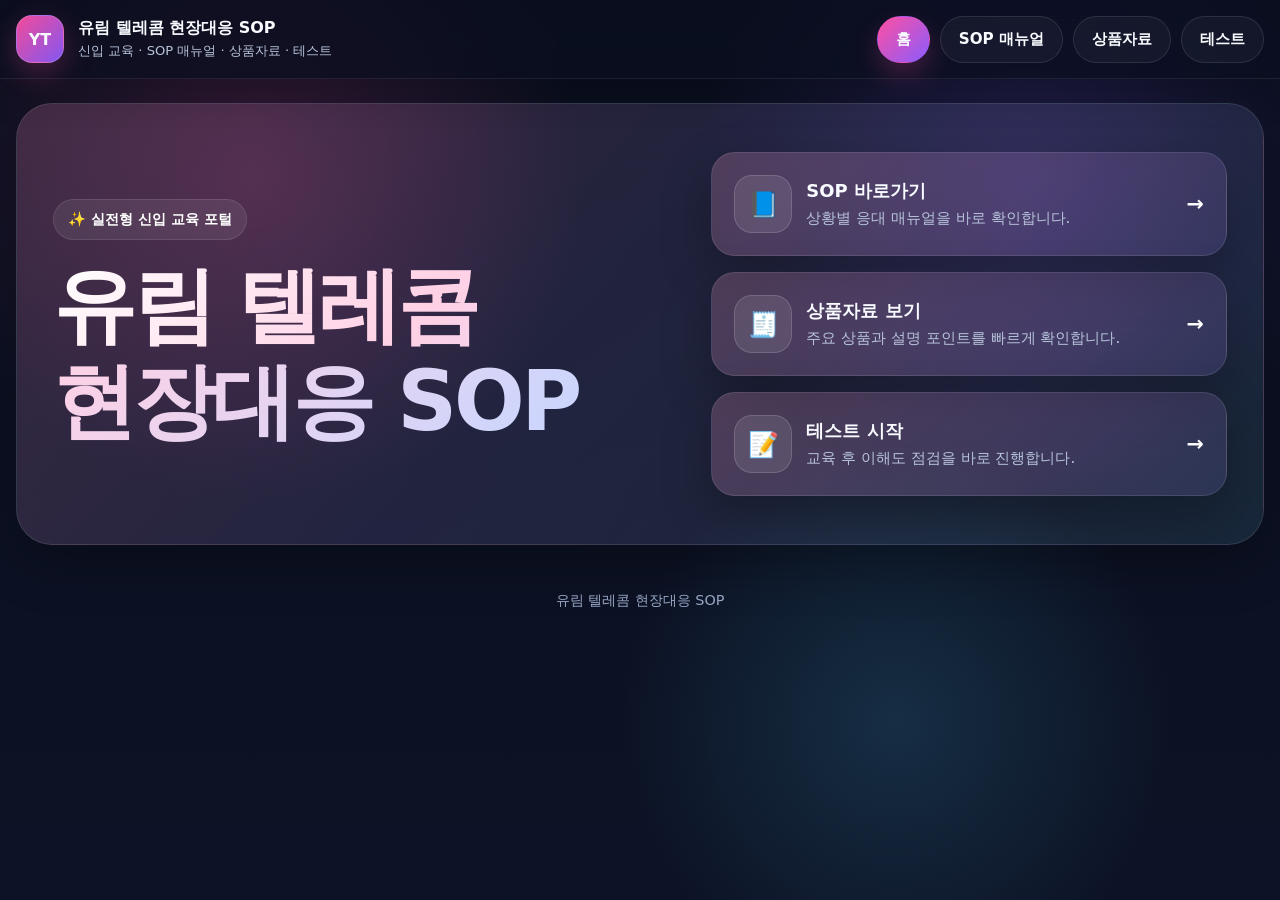
==== commit 823e0fa8: "Update index.html" ====
--- a/index.html
+++ b/index.html
@@ -3,180 +3,1409 @@
 <head>
   <meta charset="UTF-8" />
   <meta name="viewport" content="width=device-width, initial-scale=1.0" />
-  <title>유림텔레콤 현장 대응 SOP 매뉴얼</title>
-  <link rel="stylesheet" href="css/style.css?v=3" />
+  <title>유림 텔레콤 현장대응 SOP</title>
+  <style>
+    @import url('https://cdn.jsdelivr.net/gh/orioncactus/pretendard/dist/web/static/pretendard.css');
+
+    :root{
+      --bg:#0b1020;
+      --text:#f8fbff;
+      --muted:#b7c3da;
+      --line:rgba(255,255,255,.08);
+      --primary:#ff4f9f;
+      --primary-2:#8a5cff;
+      --shadow:0 20px 50px rgba(0,0,0,.28);
+      --max:1280px;
+      --header-height:96px;
+    }
+
+    *{box-sizing:border-box}
+    html{scroll-behavior:smooth}
+    body{
+      margin:0;
+      font-family:'Pretendard',system-ui,sans-serif;
+      background:
+        radial-gradient(circle at 20% 20%, rgba(255,79,159,.18), transparent 26%),
+        radial-gradient(circle at 80% 20%, rgba(138,92,255,.18), transparent 26%),
+        radial-gradient(circle at 70% 80%, rgba(79,216,255,.14), transparent 24%),
+        linear-gradient(180deg, #0a0f1f 0%, #0d1326 100%);
+      color:var(--text);
+      min-height:100vh;
+      overflow-x:hidden;
+    }
+
+    a{text-decoration:none;color:inherit}
+    img{max-width:100%;display:block}
+    button,input{font-family:inherit}
+
+    .container{
+      width:min(var(--max), calc(100% - 32px));
+      margin:0 auto;
+    }
+
+    .topbar{
+      position:fixed;
+      top:0; left:0; right:0;
+      z-index:1000;
+      backdrop-filter: blur(16px);
+      background:rgba(10,15,31,.72);
+      border-bottom:1px solid var(--line);
+      box-shadow:0 10px 40px rgba(0,0,0,.2);
+    }
+
+    .topbar-inner{
+      width:min(var(--max), calc(100% - 32px));
+      margin:0 auto;
+      min-height:78px;
+      display:flex;
+      align-items:center;
+      justify-content:space-between;
+      gap:18px;
+      padding:12px 0;
+    }
+
+    .brand{
+      display:flex;
+      align-items:center;
+      gap:14px;
+      min-width:0;
+      cursor:pointer;
+    }
+
+    .brand-logo{
+      width:48px;
+      height:48px;
+      border-radius:16px;
+      background:linear-gradient(135deg, rgba(255,79,159,.95), rgba(138,92,255,.95));
+      display:grid;
+      place-items:center;
+      font-weight:800;
+      border:1px solid rgba(255,255,255,.16);
+      flex:0 0 auto;
+      box-shadow:0 10px 30px rgba(255,79,159,.25);
+    }
+
+    .brand-text{min-width:0}
+    .brand-title{
+      font-size:1rem;
+      font-weight:800;
+      line-height:1.3;
+      word-break:keep-all;
+    }
+    .brand-sub{
+      margin-top:3px;
+      font-size:.82rem;
+      color:var(--muted);
+      line-height:1.35;
+      word-break:keep-all;
+    }
+
+    .nav{
+      display:flex;
+      align-items:center;
+      gap:10px;
+      flex-wrap:wrap;
+      justify-content:flex-end;
+    }
+
+    .nav-btn{
+      border:1px solid rgba(255,255,255,.10);
+      background:rgba(255,255,255,.04);
+      color:var(--text);
+      padding:12px 18px;
+      border-radius:999px;
+      font-size:.95rem;
+      font-weight:700;
+      cursor:pointer;
+      transition:.24s ease;
+    }
+
+    .nav-btn:hover{
+      transform:translateY(-2px);
+      background:rgba(255,255,255,.08);
+    }
+
+    .nav-btn.active{
+      background:linear-gradient(135deg, var(--primary), var(--primary-2));
+      border-color:transparent;
+      box-shadow:0 12px 26px rgba(255,79,159,.22);
+    }
+
+    main{
+      padding-top:calc(var(--header-height) + 24px);
+      padding-bottom:60px;
+    }
+
+    .hero{
+      position:relative;
+      overflow:hidden;
+      border:1px solid rgba(255,255,255,.10);
+      border-radius:36px;
+      background:
+        linear-gradient(135deg, rgba(255,255,255,.08), rgba(255,255,255,.03)),
+        linear-gradient(135deg, rgba(255,79,159,.12), rgba(138,92,255,.08) 45%, rgba(79,216,255,.08));
+      box-shadow:var(--shadow);
+      padding:48px 36px;
+      min-height:360px;
+      display:grid;
+      grid-template-columns:1.1fr .9fr;
+      gap:28px;
+      align-items:center;
+    }
+
+    .hero-badge{
+      display:inline-flex;
+      align-items:center;
+      gap:8px;
+      padding:10px 14px;
+      border-radius:999px;
+      background:rgba(255,255,255,.08);
+      border:1px solid rgba(255,255,255,.10);
+      color:#fff;
+      font-size:.9rem;
+      font-weight:700;
+      margin-bottom:18px;
+    }
+
+    .hero-title{
+      margin:0;
+      font-size:clamp(2rem, 9vw, 5.2rem);
+      line-height:1.15;
+      letter-spacing:-0.04em;
+      font-weight:900;
+      max-width:100%;
+      word-break:keep-all;
+    }
+
+    .hero-title .accent{
+      background:linear-gradient(135deg, #fff, #ffd1e5 40%, #c7d6ff 100%);
+      -webkit-background-clip:text;
+      background-clip:text;
+      color:transparent;
+    }
+
+    .hero-panel{display:grid;gap:16px}
+    .hero-shortcuts{display:grid;gap:16px}
+
+    .shortcut-card{
+      display:flex;
+      align-items:center;
+      justify-content:space-between;
+      gap:16px;
+      padding:22px;
+      border-radius:24px;
+      background:
+        linear-gradient(135deg, rgba(255,255,255,.10), rgba(255,255,255,.04)),
+        linear-gradient(135deg, rgba(255,79,159,.12), rgba(138,92,255,.10));
+      border:1px solid rgba(255,255,255,.10);
+      box-shadow:var(--shadow);
+      cursor:pointer;
+      transition:.25s ease;
+    }
+
+    .shortcut-card:hover{transform:translateY(-4px)}
+
+    .shortcut-left{
+      display:flex;
+      align-items:center;
+      gap:14px;
+      min-width:0;
+    }
+
+    .shortcut-icon{
+      width:58px;
+      height:58px;
+      border-radius:18px;
+      display:grid;
+      place-items:center;
+      flex:0 0 auto;
+      font-size:1.55rem;
+      background:rgba(255,255,255,.10);
+      border:1px solid rgba(255,255,255,.14);
+    }
+
+    .shortcut-title{
+      font-size:1.12rem;
+      font-weight:900;
+      margin-bottom:4px;
+      word-break:keep-all;
+    }
+
+    .shortcut-desc{
+      color:var(--muted);
+      font-size:.95rem;
+      line-height:1.5;
+      word-break:keep-all;
+    }
+
+    .shortcut-arrow{
+      font-size:1.3rem;
+      font-weight:900;
+      color:#fff;
+      flex:0 0 auto;
+    }
+
+    .section{margin-top:28px}
+
+    .section-head{
+      display:flex;
+      align-items:flex-end;
+      justify-content:space-between;
+      gap:18px;
+      margin-bottom:18px;
+    }
+
+    .section-title{
+      margin:0;
+      font-size:1.5rem;
+      font-weight:900;
+      letter-spacing:-0.03em;
+    }
+
+    .section-desc{
+      margin:8px 0 0;
+      color:var(--muted);
+      line-height:1.6;
+      font-size:.98rem;
+      word-break:keep-all;
+    }
+
+    .badge{
+      padding:9px 13px;
+      border-radius:999px;
+      background:rgba(255,255,255,.06);
+      border:1px solid rgba(255,255,255,.10);
+      color:#fff;
+      font-size:.86rem;
+      font-weight:700;
+      white-space:nowrap;
+    }
+
+    .panel{
+      background:linear-gradient(180deg, rgba(255,255,255,.05), rgba(255,255,255,.03));
+      border:1px solid rgba(255,255,255,.08);
+      border-radius:30px;
+      padding:24px;
+      box-shadow:var(--shadow);
+    }
+
+    .hidden-view{display:none !important}
+
+    .toolbar{
+      display:flex;
+      flex-wrap:wrap;
+      gap:12px;
+      align-items:center;
+      justify-content:space-between;
+      margin-bottom:18px;
+    }
+
+    .search-box{
+      display:flex;
+      align-items:center;
+      gap:10px;
+      background:rgba(255,255,255,.06);
+      border:1px solid rgba(255,255,255,.10);
+      border-radius:18px;
+      padding:12px 14px;
+      min-width:min(100%, 420px);
+    }
+
+    .search-box input{
+      background:transparent;
+      border:none;
+      outline:none;
+      color:white;
+      width:100%;
+      font-size:.98rem;
+    }
+
+    .search-result-info{
+      margin:-6px 0 16px;
+      color:var(--muted);
+      font-size:.92rem;
+      line-height:1.5;
+    }
+
+    .sop-layout{
+      display:grid;
+      grid-template-columns:280px minmax(0,1fr);
+      gap:18px;
+    }
+
+    .sidebar{
+      background:rgba(255,255,255,.04);
+      border:1px solid rgba(255,255,255,.08);
+      border-radius:22px;
+      padding:18px;
+      height:fit-content;
+      position:sticky;
+      top:calc(var(--header-height) + 10px);
+    }
+
+    .sidebar h4{
+      margin:0 0 14px;
+      font-size:1rem;
+    }
+
+    .chapter-list,.topic-list{
+      display:flex;
+      flex-direction:column;
+      gap:10px;
+    }
+
+    .chapter-btn,.topic-btn{
+      border:none;
+      text-align:left;
+      cursor:pointer;
+      border-radius:14px;
+      padding:12px 14px;
+      color:white;
+      background:rgba(255,255,255,.05);
+      border:1px solid rgba(255,255,255,.08);
+      transition:.22s ease;
+      font-size:.95rem;
+      line-height:1.45;
+    }
+
+    .chapter-btn.active,.topic-btn.active{
+      background:linear-gradient(135deg, rgba(255,79,159,.18), rgba(138,92,255,.18));
+      border-color:rgba(255,255,255,.16);
+    }
+
+    .topics-wrap{
+      margin-top:18px;
+      padding-top:18px;
+      border-top:1px solid rgba(255,255,255,.08);
+    }
+
+    .slides{display:grid;gap:16px}
+
+    .slide-card{
+      overflow:hidden;
+      border-radius:24px;
+      background:rgba(255,255,255,.05);
+      border:1px solid rgba(255,255,255,.08);
+    }
+
+    .slide-top{padding:22px 22px 10px}
+
+    .slide-meta{
+      display:flex;
+      flex-wrap:wrap;
+      gap:8px;
+      margin-bottom:12px;
+    }
+
+    .chip{
+      padding:7px 10px;
+      border-radius:999px;
+      background:rgba(255,255,255,.07);
+      border:1px solid rgba(255,255,255,.10);
+      color:#dfe8ff;
+      font-size:.78rem;
+      font-weight:700;
+    }
+
+    .slide-title{
+      margin:0 0 10px;
+      font-size:1.18rem;
+      font-weight:900;
+    }
+
+    .slide-summary,.slide-detail{
+      color:var(--muted);
+      line-height:1.8;
+      margin:0;
+      white-space:pre-line;
+      word-break:keep-all;
+    }
+
+    .slide-detail{
+      margin-top:14px;
+      padding:16px;
+      border-radius:16px;
+      background:rgba(255,255,255,.04);
+      border:1px solid rgba(255,255,255,.06);
+    }
+
+    .tag-row{
+      display:flex;
+      flex-wrap:wrap;
+      gap:8px;
+      margin-top:14px;
+    }
+
+    .tag-link{
+      cursor:pointer;
+      border:none;
+      border-radius:999px;
+      padding:8px 12px;
+      background:rgba(79,216,255,.10);
+      color:#dff9ff;
+      border:1px solid rgba(79,216,255,.18);
+      font-weight:700;
+      font-size:.82rem;
+    }
+
+    .gallery{
+      padding:0 22px 22px;
+      display:grid;
+      grid-template-columns:repeat(auto-fit, minmax(220px, 1fr));
+      gap:12px;
+    }
+
+    .gallery img{
+      width:100%;
+      height:220px;
+      object-fit:contain;
+      border-radius:18px;
+      border:1px solid rgba(255,255,255,.10);
+      background:#0e1323;
+      cursor:pointer;
+      padding:8px;
+    }
+
+    .video-wrap{padding:0 22px 22px}
+    .video-frame{
+      width:100%;
+      aspect-ratio:16 / 9;
+      border:none;
+      border-radius:18px;
+      background:#000;
+    }
+
+    .video-native{
+      width:100%;
+      border-radius:18px;
+      background:#000;
+    }
+
+    .edu-grid{
+      display:grid;
+      grid-template-columns:repeat(3, minmax(0,1fr));
+      gap:18px;
+    }
+
+    .edu-card{
+      background:rgba(255,255,255,.05);
+      border:1px solid rgba(255,255,255,.08);
+      border-radius:24px;
+      overflow:hidden;
+      box-shadow:var(--shadow);
+    }
+
+    .edu-thumb{
+      width:100%;
+      height:240px;
+      object-fit:contain;
+      background:#0e1323;
+      padding:10px;
+    }
+
+    .edu-body{padding:18px}
+
+    .edu-cat{
+      display:inline-flex;
+      align-items:center;
+      padding:7px 10px;
+      border-radius:999px;
+      font-size:.78rem;
+      font-weight:800;
+      background:rgba(255,255,255,.07);
+      border:1px solid rgba(255,255,255,.10);
+      margin-bottom:10px;
+    }
+
+    .edu-title{
+      margin:0 0 10px;
+      font-size:1.1rem;
+      font-weight:900;
+    }
+
+    .edu-desc{
+      margin:0;
+      color:var(--muted);
+      line-height:1.65;
+      white-space:pre-line;
+      word-break:keep-all;
+    }
+
+    .point-list{
+      margin:14px 0 0;
+      padding:0;
+      list-style:none;
+      display:grid;
+      gap:8px;
+    }
+
+    .point-list li{
+      padding:10px 12px;
+      border-radius:14px;
+      background:rgba(255,255,255,.04);
+      border:1px solid rgba(255,255,255,.07);
+      color:#e9f0ff;
+      font-size:.92rem;
+      line-height:1.55;
+    }
+
+    .test-box{display:grid;gap:16px}
+
+    .question{
+      background:rgba(255,255,255,.05);
+      border:1px solid rgba(255,255,255,.08);
+      border-radius:22px;
+      padding:20px;
+    }
+
+    .question h4{
+      margin:0 0 14px;
+      font-size:1.05rem;
+      line-height:1.6;
+    }
+
+    .options{display:grid;gap:10px}
+
+    .option{
+      display:flex;
+      gap:10px;
+      align-items:flex-start;
+      padding:12px 14px;
+      border-radius:14px;
+      background:rgba(255,255,255,.04);
+      border:1px solid rgba(255,255,255,.07);
+      cursor:pointer;
+    }
+
+    .submit-row{
+      display:flex;
+      flex-wrap:wrap;
+      gap:12px;
+      margin-top:10px;
+    }
+
+    .cta{
+      border:none;
+      padding:14px 18px;
+      border-radius:16px;
+      font-weight:800;
+      cursor:pointer;
+    }
+
+    .cta.primary{
+      color:white;
+      background:linear-gradient(135deg, var(--primary), var(--primary-2));
+    }
+
+    .cta.secondary{
+      color:white;
+      background:rgba(255,255,255,.07);
+      border:1px solid rgba(255,255,255,.10);
+    }
+
+    .result-box{
+      margin-top:18px;
+      padding:20px;
+      border-radius:22px;
+      background:linear-gradient(135deg, rgba(255,79,159,.10), rgba(138,92,255,.10));
+      border:1px solid rgba(255,255,255,.10);
+      display:none;
+    }
+
+    .result-title{
+      margin:0 0 8px;
+      font-size:1.25rem;
+      font-weight:900;
+    }
+
+    .result-desc{
+      margin:0;
+      color:#edf2ff;
+      line-height:1.7;
+      white-space:pre-line;
+    }
+
+    .empty{
+      padding:26px;
+      border-radius:22px;
+      text-align:center;
+      color:var(--muted);
+      background:rgba(255,255,255,.04);
+      border:1px dashed rgba(255,255,255,.12);
+    }
+
+    .lightbox{
+      position:fixed;
+      inset:0;
+      background:rgba(0,0,0,.84);
+      z-index:2000;
+      display:none;
+      align-items:center;
+      justify-content:center;
+      padding:24px;
+    }
+
+    .lightbox.show{display:flex}
+
+    .lightbox-inner{
+      position:relative;
+      max-width:min(1200px, 96vw);
+      max-height:90vh;
+    }
+
+    .lightbox img{
+      max-width:100%;
+      max-height:90vh;
+      border-radius:22px;
+      border:1px solid rgba(255,255,255,.14);
+    }
+
+    .lightbox-close{
+      position:absolute;
+      top:-12px;
+      right:-12px;
+      width:42px;
+      height:42px;
+      border-radius:50%;
+      border:none;
+      cursor:pointer;
+      font-size:1.2rem;
+      font-weight:900;
+      background:white;
+      color:#111;
+    }
+
+    .footer{
+      margin-top:28px;
+      text-align:center;
+      color:#9aa9c6;
+      font-size:.9rem;
+      padding:18px 0 4px;
+    }
+
+    @media (max-width:1024px){
+      :root{ --header-height:110px; }
+      .hero{
+        grid-template-columns:1fr;
+        min-height:auto;
+        padding:36px 28px;
+      }
+      .edu-grid{grid-template-columns:repeat(2, minmax(0,1fr))}
+      .sop-layout{grid-template-columns:1fr}
+      .sidebar{position:relative;top:auto}
+    }
+
+    @media (max-width:720px){
+      :root{ --header-height:190px; }
+
+      .topbar-inner{
+        min-height:auto;
+        padding:14px 0 16px;
+        align-items:flex-start;
+        flex-direction:column;
+      }
+
+      .brand,.brand-text{width:100%}
+
+      .nav{
+        width:100%;
+        display:grid;
+        grid-template-columns:1fr 1fr;
+        gap:12px;
+      }
+
+      .nav-btn{
+        width:100%;
+        text-align:center;
+        padding:12px 14px;
+      }
+
+      main{padding-top:calc(var(--header-height) + 18px)}
+
+      .hero{
+        padding:30px 22px;
+        border-radius:28px;
+        gap:22px;
+      }
+
+      .hero-title{
+        font-size:clamp(1.8rem, 8vw, 2.8rem);
+        line-height:1.2;
+      }
+
+      .shortcut-card{
+        padding:16px;
+        border-radius:18px;
+      }
+
+      .shortcut-icon{
+        width:48px;
+        height:48px;
+        font-size:1.2rem;
+      }
+
+      .shortcut-title{font-size:1rem}
+      .shortcut-desc{font-size:.86rem;line-height:1.4}
+
+      .section-head{
+        flex-direction:column;
+        align-items:flex-start;
+      }
+
+      .search-box{min-width:100%}
+      .edu-grid{grid-template-columns:1fr}
+      .gallery{grid-template-columns:1fr}
+      .gallery img{height:200px}
+      .edu-thumb{height:220px}
+      .panel{padding:20px;border-radius:24px}
+      .slide-top{padding:18px 18px 8px}
+      .gallery,.video-wrap{padding:0 18px 18px}
+    }
+  </style>
 </head>
 <body>
-  <header>
-    <div class="header-left">
-      <span class="header-logo">유림텔레콤</span>
-    </div>
-    <div class="header-center">
-      <h2 class="main-title">현장 대응 SOP</h2>
-      <p class="sub-title">신입 플래너 교육용</p>
-    </div>
-    <div class="header-right"></div>
-  </header>
-
-  <div class="container">
-    <section id="home" class="home-screen active">
-      <div class="home-wrap">
-        <div class="home-card">
-          <h1 class="home-title">유림텔레콤 현장 대응 SOP</h1>
-          <p class="home-desc">원하시는 메뉴를 선택해 주세요.</p>
-
-          <div class="home-menu-grid">
-            <button class="home-menu-btn" onclick="location.href='sop.html'">
-              <span class="home-menu-icon">📖</span>
-              <span class="home-menu-title">SOP 상황별 매뉴얼</span>
-            </button>
-
-            <button class="home-menu-btn" onclick="openSection('edu')">
-              <span class="home-menu-icon">📚</span>
-              <span class="home-menu-title">상품자료</span>
-            </button>
-
-            <button class="home-menu-btn" onclick="openSection('test')">
-              <span class="home-menu-icon">📝</span>
-              <span class="home-menu-title">테스트</span>
-            </button>
-          </div>
+  <header class="topbar">
+    <div class="topbar-inner">
+      <div class="brand" onclick="setView('home')">
+        <div class="brand-logo">YT</div>
+        <div class="brand-text">
+          <div class="brand-title">유림 텔레콤 현장대응 SOP</div>
+          <div class="brand-sub">신입 교육 · SOP 매뉴얼 · 상품자료 · 테스트</div>
         </div>
       </div>
-    </section>
-
-    <div id="top-bar" class="top-bar">
-      <button class="tab-btn" onclick="goHome()">🏠 홈</button>
-      <button class="tab-btn" onclick="location.href='sop.html'">📖 SOP 매뉴얼</button>
-      <button class="tab-btn" id="tab-edu" onclick="switchTab('edu', event)">📚 상품자료</button>
-      <button class="tab-btn" id="tab-test" onclick="switchTab('test', event)">📝 테스트</button>
+
+      <nav class="nav">
+        <button class="nav-btn active" data-view="home">홈</button>
+        <button class="nav-btn" data-view="sop">SOP 매뉴얼</button>
+        <button class="nav-btn" data-view="edu">상품자료</button>
+        <button class="nav-btn" data-view="test">테스트</button>
+      </nav>
     </div>
-
-    <section id="edu" class="section-content">
-      <div class="section-shell">
-        <div class="section-header">
-          <div class="section-title-wrap">
-            <h3>📚 상품자료</h3>
-            <p>사진 클릭 후 길게 누르면 이미지 저장 가능합니다.</p>
-          </div>
-          <div class="data-badge" id="edu-count-badge">로딩 중...</div>
+  </header>
+
+  <main class="container">
+    <section id="home-view" class="view-section">
+      <div class="hero">
+        <div>
+          <div class="hero-badge" id="home-badge">✨ 실전형 신입 교육 포털</div>
+          <h1 class="hero-title">
+            <span class="accent" id="home-title">유림 텔레콤 현장대응 SOP</span>
+          </h1>
         </div>
 
-        <div class="edu-section-wrap">
-          <div class="edu-toolbar" id="eduTabs"></div>
-          <div id="edu-content-area" class="edu-grid-new">
-            <div class="loading-state">
-              <strong>상품자료를 불러오는 중입니다.</strong>
-              <div>구글시트 데이터를 확인하고 있어요.</div>
+        <div class="hero-panel">
+          <div class="hero-shortcuts">
+            <div class="shortcut-card" onclick="setView('sop')">
+              <div class="shortcut-left">
+                <div class="shortcut-icon">📘</div>
+                <div>
+                  <div class="shortcut-title" id="home-shortcut1-title">SOP 바로가기</div>
+                  <div class="shortcut-desc" id="home-shortcut1-desc">상황별 응대 매뉴얼을 바로 확인합니다.</div>
+                </div>
+              </div>
+              <div class="shortcut-arrow">→</div>
+            </div>
+
+            <div class="shortcut-card" onclick="setView('edu')">
+              <div class="shortcut-left">
+                <div class="shortcut-icon">🧾</div>
+                <div>
+                  <div class="shortcut-title" id="home-shortcut2-title">상품자료 보기</div>
+                  <div class="shortcut-desc" id="home-shortcut2-desc">주요 상품과 설명 포인트를 빠르게 확인합니다.</div>
+                </div>
+              </div>
+              <div class="shortcut-arrow">→</div>
+            </div>
+
+            <div class="shortcut-card" onclick="setView('test')">
+              <div class="shortcut-left">
+                <div class="shortcut-icon">📝</div>
+                <div>
+                  <div class="shortcut-title" id="home-shortcut3-title">테스트 시작</div>
+                  <div class="shortcut-desc" id="home-shortcut3-desc">교육 후 이해도 점검을 바로 진행합니다.</div>
+                </div>
+              </div>
+              <div class="shortcut-arrow">→</div>
             </div>
           </div>
         </div>
       </div>
     </section>
 
-    <section id="test" class="section-content">
-      <div class="section-shell">
-        <div class="section-header">
-          <div class="section-title-wrap">
-            <h3>📝 테스트</h3>
-            <p>구글시트에서 문제를 관리하고, 결과는 브라우저에 저장됩니다.</p>
+    <section id="sop-view" class="view-section hidden-view section">
+      <div class="panel">
+        <div class="section-head">
+          <div>
+            <h2 class="section-title">SOP 매뉴얼</h2>
+            <p class="section-desc">상황별 응대 흐름, 이미지, 동영상을 확인할 수 있습니다.</p>
           </div>
-          <div class="data-badge" id="test-count-badge">로딩 중...</div>
+          <div class="badge" id="sop-count-badge">0개 항목</div>
         </div>
 
-        <div class="role-select" id="role-selector">
-          <button class="role-btn active" id="btn-planner" onclick="switchRole('planner')">👨‍💼 신입 플래너용</button>
-          <button class="role-btn" id="btn-manager" onclick="switchRole('manager')">👑 점장/관리자용</button>
+        <div class="toolbar">
+          <div class="search-box">
+            <span>🔎</span>
+            <input type="text" id="sop-search" placeholder="챕터 / 주제 / 내용 / 태그 검색" />
+          </div>
+          <button class="cta secondary" onclick="resetSopFilter()">전체 보기</button>
         </div>
 
-        <div id="planner-intro" class="test-box">
-          <h3 style="color: var(--primary); text-align: center; margin-top: 0;">📝 실전 세일즈 모의고사</h3>
-          <p class="warning-text">
-            ⚠️ 주의: [시험 시작하기]를 누르면 상단 메뉴가 숨겨집니다.<br>
-            새로고침 시 입력 상태가 초기화됩니다.
-          </p>
-          <input type="text" id="planner-name-intro" placeholder="응시자 이름 입력 (예: 홍길동)" />
-          <button class="submit-btn" onclick="startExam()">시험 시작하기</button>
-        </div>
-
-        <div id="planner-exam" class="test-box" style="display:none;">
-          <h3 style="color: var(--primary); border-bottom: 2px solid #e2e8f0; padding-bottom: 10px; margin-top: 0;">
-            응시자: <span id="display-name" style="color:#1e293b;"></span>
-          </h3>
-          <input type="hidden" id="planner-name" />
-          <div id="test-question-area"></div>
-          <button class="submit-btn" onclick="submitDynamicTest()">답안 최종 제출하기</button>
-        </div>
-
-        <div id="manager-view" class="test-box" style="display:none;">
-          <div id="login-area">
-            <h3 style="display:flex; align-items:center; gap:10px; margin-top:0; margin-bottom:20px;">🔒 관리자 로그인</h3>
-            <input type="password" id="manager-pwd" placeholder="관리자 비밀번호 입력" />
-            <button class="submit-btn" onclick="checkManagerPassword()">로그인</button>
-          </div>
-
-          <div id="dashboard-area" style="display:none;">
-            <h3 style="color: var(--primary); margin-top:0;">📊 플래너 테스트 결과 현황</h3>
-            <table id="result-table">
-              <thead>
-                <tr>
-                  <th>이름</th>
-                  <th>점수</th>
-                  <th>응시 시간</th>
-                </tr>
-              </thead>
-              <tbody id="result-body"></tbody>
-            </table>
-            <button onclick="clearData()" style="padding: 12px 20px; background: #cbd5e1; border:none; border-radius:12px; cursor:pointer; font-weight: 800; margin-top: 20px; width: 100%;">시험 기록 초기화</button>
+        <div id="search-result-info" class="search-result-info"></div>
+
+        <div class="sop-layout">
+          <aside class="sidebar">
+            <h4>챕터</h4>
+            <div id="chapter-list" class="chapter-list"></div>
+
+            <div class="topics-wrap">
+              <h4 style="margin:0 0 14px;">주제</h4>
+              <div id="topic-list" class="topic-list"></div>
+            </div>
+          </aside>
+
+          <div>
+            <div id="sop-slide-area" class="slides"></div>
           </div>
         </div>
       </div>
     </section>
-  </div>
-
-  <div class="edu-modal" id="eduModal">
-    <div class="edu-modal-backdrop" id="eduModalBackdrop"></div>
-    <div class="edu-modal-content">
-      <button class="edu-modal-close" id="eduModalClose">×</button>
-      <div class="edu-modal-top">
-        <span class="edu-modal-badge" id="modalCategory">카테고리</span>
-        <h3 id="modalTitle">제목</h3>
-        <p id="modalDesc">설명</p>
-        <div id="modalGallery" class="edu-gallery"></div>
+
+    <section id="edu-view" class="view-section hidden-view section">
+      <div class="panel">
+        <div class="section-head">
+          <div>
+            <h2 class="section-title">상품자료</h2>
+            <p class="section-desc">관리자 페이지에서 입력한 상품자료가 표시됩니다.</p>
+          </div>
+          <div class="badge" id="edu-count-badge">0개 항목</div>
+        </div>
+        <div id="edu-content-area" class="edu-grid"></div>
       </div>
-      <div class="edu-modal-body">
-        <div class="edu-modal-box">
-          <h4>핵심 포인트</h4>
-          <ul id="modalPoints"></ul>
+    </section>
+
+    <section id="test-view" class="view-section hidden-view section">
+      <div class="panel">
+        <div class="section-head">
+          <div>
+            <h2 class="section-title">테스트</h2>
+            <p class="section-desc">교육 후 이해도를 점검합니다.</p>
+          </div>
+          <div class="badge" id="test-count-badge">0문항</div>
         </div>
-        <div class="edu-modal-box">
-          <h4>추천 멘트</h4>
-          <div class="edu-script" id="modalScript"></div>
+
+        <div id="test-question-area" class="test-box"></div>
+
+        <div class="submit-row">
+          <button class="cta primary" onclick="submitTest()">제출하기</button>
+          <button class="cta secondary" onclick="resetTest()">다시풀기</button>
+        </div>
+
+        <div id="test-result-box" class="result-box">
+          <h3 class="result-title" id="test-result-title">결과</h3>
+          <p class="result-desc" id="test-result-desc"></p>
         </div>
       </div>
+    </section>
+
+    <div class="footer">유림 텔레콤 현장대응 SOP</div>
+  </main>
+
+  <div class="lightbox" id="lightbox" onclick="closeLightbox(event)">
+    <div class="lightbox-inner">
+      <button class="lightbox-close" onclick="closeLightbox(event)">×</button>
+      <img id="lightbox-image" src="" alt="확대 이미지">
     </div>
   </div>
 
-  <div class="edu-lightbox" id="eduLightbox">
-    <div class="edu-lightbox-backdrop" id="eduLightboxBackdrop"></div>
-    <div class="edu-lightbox-content">
-      <div class="edu-lightbox-counter" id="eduLightboxCounter">1 / 1</div>
-      <button class="edu-lightbox-close" id="eduLightboxClose">×</button>
-
-      <div class="edu-lightbox-stage">
-        <button class="edu-lightbox-nav" id="eduPrevBtn" type="button" aria-label="이전 이미지">‹</button>
-
-        <div class="edu-lightbox-img-wrap">
-          <img id="eduLightboxImg" class="edu-lightbox-img" src="" alt="확대 이미지">
-        </div>
-
-        <button class="edu-lightbox-nav" id="eduNextBtn" type="button" aria-label="다음 이미지">›</button>
-      </div>
-    </div>
-  </div>
-
-  <script src="js/main.js?v=3" defer></script>
-  <script src="js/education.js?v=3" defer></script>
-  <script src="js/test.js?v=3" defer></script>
+  <script>
+    const STORAGE_KEY = "yurim_telecom_admin_data_v1";
+
+    const defaultData = {
+      home: {
+        badge: "✨ 실전형 신입 교육 포털",
+        title: "유림 텔레콤 현장대응 SOP",
+        shortcut1Title: "SOP 바로가기",
+        shortcut1Desc: "상황별 응대 매뉴얼을 바로 확인합니다.",
+        shortcut2Title: "상품자료 보기",
+        shortcut2Desc: "주요 상품과 설명 포인트를 빠르게 확인합니다.",
+        shortcut3Title: "테스트 시작",
+        shortcut3Desc: "교육 후 이해도 점검을 바로 진행합니다."
+      },
+      sop: [],
+      edu: [],
+      test: []
+    };
+
+    let state = structuredClone(defaultData);
+    let currentChapter = "";
+    let currentTopic = "";
+    let dynamicAnswerKey = {};
+
+    function safeText(v) {
+      return v == null ? "" : String(v).trim();
+    }
+
+    function escapeHtml(value = "") {
+      return String(value)
+        .replaceAll("&", "&amp;")
+        .replaceAll("<", "&lt;")
+        .replaceAll(">", "&gt;")
+        .replaceAll('"', "&quot;")
+        .replaceAll("'", "&#39;");
+    }
+
+    function escapeJs(value = "") {
+      return String(value)
+        .replaceAll("\\", "\\\\")
+        .replaceAll("'", "\\'")
+        .replaceAll('"', '\\"')
+        .replaceAll("\n", "\\n");
+    }
+
+    function uniq(arr) {
+      return [...new Set(arr)];
+    }
+
+    function slugify(str = "") {
+      return String(str).trim().toLowerCase().replace(/[^\w가-힣]+/g, "-");
+    }
+
+    function toArrayText(v) {
+      if (!v) return [];
+      if (Array.isArray(v)) return v.filter(Boolean);
+      return String(v).split(/[,|#]/).map(s => s.trim()).filter(Boolean);
+    }
+
+    function normalizeImageUrl(url = "") {
+      const raw = safeText(url);
+      if (!raw) return "";
+
+      if (/^https?:\/\/.+\.(jpg|jpeg|png|gif|webp|svg|avif)(\?.*)?$/i.test(raw)) return raw;
+
+      const imgurPageMatch = raw.match(/^https?:\/\/(?:www\.)?imgur\.com\/([a-zA-Z0-9]+)$/i);
+      if (imgurPageMatch?.[1]) return `https://i.imgur.com/${imgurPageMatch[1]}.jpg`;
+
+      if (raw.includes("drive.google.com")) {
+        const fileMatch = raw.match(/\/file\/d\/([a-zA-Z0-9_-]+)/);
+        if (fileMatch?.[1]) return `https://drive.google.com/thumbnail?id=${fileMatch[1]}&sz=w2000`;
+
+        const openMatch = raw.match(/[?&]id=([a-zA-Z0-9_-]+)/);
+        if (openMatch?.[1]) return `https://drive.google.com/thumbnail?id=${openMatch[1]}&sz=w2000`;
+
+        const ucMatch = raw.match(/uc\?export=(?:view|download)&id=([a-zA-Z0-9_-]+)/);
+        if (ucMatch?.[1]) return `https://drive.google.com/thumbnail?id=${ucMatch[1]}&sz=w2000`;
+      }
+
+      return raw;
+    }
+
+    function normalizeVideoUrl(url = "") {
+      const raw = safeText(url);
+      if (!raw) return "";
+
+      if (raw.includes("youtube.com/watch?v=")) {
+        const id = raw.split("v=")[1]?.split("&")[0];
+        if (id) return `https://www.youtube.com/embed/${id}`;
+      }
+
+      if (raw.includes("youtu.be/")) {
+        const id = raw.split("youtu.be/")[1]?.split("?")[0];
+        if (id) return `https://www.youtube.com/embed/${id}`;
+      }
+
+      return raw;
+    }
+
+    function renderVideo(url) {
+      const videoUrl = normalizeVideoUrl(url);
+      if (!videoUrl) return "";
+
+      if (videoUrl.includes("youtube.com/embed/")) {
+        return `
+          <div class="video-wrap">
+            <iframe class="video-frame" src="${videoUrl}" allowfullscreen></iframe>
+          </div>
+        `;
+      }
+
+      if (/\.mp4(\?.*)?$/i.test(videoUrl) || /\.webm(\?.*)?$/i.test(videoUrl)) {
+        return `
+          <div class="video-wrap">
+            <video class="video-native" controls src="${videoUrl}"></video>
+          </div>
+        `;
+      }
+
+      return "";
+    }
+
+    function loadState() {
+      try {
+        const raw = localStorage.getItem(STORAGE_KEY);
+        if (raw) state = JSON.parse(raw);
+      } catch (e) {
+        state = structuredClone(defaultData);
+      }
+    }
+
+    function syncHeaderHeight() {
+      const topbar = document.querySelector(".topbar");
+      if (!topbar) return;
+      document.documentElement.style.setProperty("--header-height", `${topbar.offsetHeight}px`);
+    }
+
+    function setView(view) {
+      document.querySelectorAll(".nav-btn").forEach(btn => {
+        btn.classList.toggle("active", btn.dataset.view === view);
+      });
+
+      document.getElementById("home-view").classList.toggle("hidden-view", view !== "home");
+      document.getElementById("sop-view").classList.toggle("hidden-view", view !== "sop");
+      document.getElementById("edu-view").classList.toggle("hidden-view", view !== "edu");
+      document.getElementById("test-view").classList.toggle("hidden-view", view !== "test");
+
+      syncHeaderHeight();
+      window.scrollTo({ top: 0, behavior: "smooth" });
+    }
+
+    function applyHome() {
+      const home = state.home || defaultData.home;
+      document.getElementById("home-badge").textContent = home.badge || defaultData.home.badge;
+      document.getElementById("home-title").textContent = home.title || defaultData.home.title;
+      document.getElementById("home-shortcut1-title").textContent = home.shortcut1Title || defaultData.home.shortcut1Title;
+      document.getElementById("home-shortcut1-desc").textContent = home.shortcut1Desc || defaultData.home.shortcut1Desc;
+      document.getElementById("home-shortcut2-title").textContent = home.shortcut2Title || defaultData.home.shortcut2Title;
+      document.getElementById("home-shortcut2-desc").textContent = home.shortcut2Desc || defaultData.home.shortcut2Desc;
+      document.getElementById("home-shortcut3-title").textContent = home.shortcut3Title || defaultData.home.shortcut3Title;
+      document.getElementById("home-shortcut3-desc").textContent = home.shortcut3Desc || defaultData.home.shortcut3Desc;
+    }
+
+    function renderChapterList() {
+      const list = document.getElementById("chapter-list");
+      const chapters = uniq((state.sop || []).map(item => item.chapter).filter(Boolean));
+
+      if (!chapters.length) {
+        list.innerHTML = `<div class="empty">등록된 챕터가 없습니다.</div>`;
+        return;
+      }
+
+      if (!currentChapter || !chapters.includes(currentChapter)) currentChapter = chapters[0];
+
+      list.innerHTML = chapters.map(ch => `
+        <button class="chapter-btn ${currentChapter === ch ? "active" : ""}" onclick="selectChapter('${escapeJs(ch)}')">
+          ${escapeHtml(ch)}
+        </button>
+      `).join("");
+    }
+
+    function renderTopicList() {
+      const list = document.getElementById("topic-list");
+      const topics = uniq(
+        (state.sop || [])
+          .filter(item => item.chapter === currentChapter)
+          .map(item => item.topicTitle)
+          .filter(Boolean)
+      );
+
+      if (!topics.length) {
+        currentTopic = "";
+        list.innerHTML = `<div class="empty">등록된 주제가 없습니다.</div>`;
+        return;
+      }
+
+      if (!currentTopic || !topics.includes(currentTopic)) currentTopic = topics[0];
+
+      list.innerHTML = topics.map(tp => `
+        <button class="topic-btn ${currentTopic === tp ? "active" : ""}" onclick="selectTopic('${escapeJs(tp)}')">
+          ${escapeHtml(tp)}
+        </button>
+      `).join("");
+    }
+
+    function renderSopSlides() {
+      const area = document.getElementById("sop-slide-area");
+      const badge = document.getElementById("sop-count-badge");
+      const info = document.getElementById("search-result-info");
+      const keyword = safeText(document.getElementById("sop-search").value).toLowerCase();
+
+      let filtered = [...(state.sop || [])];
+
+      if (keyword) {
+        filtered = filtered.filter(item => {
+          const joined = [
+            item.chapter,
+            item.topicTitle,
+            item.topicSummary,
+            item.detailText,
+            ...(toArrayText(item.tags))
+          ].join(" ").toLowerCase();
+          return joined.includes(keyword);
+        });
+        info.textContent = filtered.length ? `"${keyword}" 검색 결과 ${filtered.length}개` : `"${keyword}" 검색 결과가 없습니다.`;
+      } else {
+        filtered = filtered.filter(item => item.chapter === currentChapter && (!currentTopic || item.topicTitle === currentTopic));
+        info.textContent = "";
+      }
+
+      filtered.sort((a,b) => (Number(a.order)||0) - (Number(b.order)||0));
+      badge.textContent = `${filtered.length}개 항목`;
+
+      if (!filtered.length) {
+        area.innerHTML = `<div class="empty">표시할 SOP 항목이 없습니다.</div>`;
+        return;
+      }
+
+      area.innerHTML = filtered.map(item => {
+        const tags = toArrayText(item.tags);
+        const images = [item.image1, item.image2, item.image3].map(normalizeImageUrl).filter(Boolean);
+
+        return `
+          <article class="slide-card" id="topic-${slugify(item.topicTitle)}">
+            <div class="slide-top">
+              <div class="slide-meta">
+                ${item.chapter ? `<span class="chip">${escapeHtml(item.chapter)}</span>` : ""}
+                ${item.topicTitle ? `<span class="chip">${escapeHtml(item.topicTitle)}</span>` : ""}
+                ${item.order ? `<span class="chip">순서 ${escapeHtml(item.order)}</span>` : ""}
+              </div>
+
+              <h3 class="slide-title">${escapeHtml(item.topicTitle || "제목 없음")}</h3>
+              <p class="slide-summary">${escapeHtml(item.topicSummary || "내용이 없습니다.")}</p>
+              ${item.detailText ? `<div class="slide-detail">${escapeHtml(item.detailText)}</div>` : ""}
+
+              ${tags.length ? `
+                <div class="tag-row">
+                  ${tags.map(tag => `<button class="tag-link" onclick="jumpToTopicTag('${escapeJs(tag)}')"># ${escapeHtml(tag)}</button>`).join("")}
+                </div>
+              ` : ""}
+            </div>
+
+            ${renderVideo(item.video)}
+
+            ${images.length ? `
+              <div class="gallery">
+                ${images.map(img => `
+                  <img
+                    src="${img}"
+                    alt="${escapeHtml(item.topicTitle || 'SOP 이미지')}"
+                    onclick="openLightbox('${escapeJs(img)}')"
+                    onerror="this.style.display='none'"
+                  >
+                `).join("")}
+              </div>
+            ` : ""}
+          </article>
+        `;
+      }).join("");
+    }
+
+    function renderSop() {
+      renderChapterList();
+      renderTopicList();
+      renderSopSlides();
+    }
+
+    function selectChapter(chapter) {
+      currentChapter = chapter;
+      currentTopic = "";
+      renderSop();
+    }
+
+    function selectTopic(topic) {
+      currentTopic = topic;
+      renderSop();
+    }
+
+    function resetSopFilter() {
+      document.getElementById("sop-search").value = "";
+      currentChapter = uniq((state.sop || []).map(v => v.chapter).filter(Boolean))[0] || "";
+      currentTopic = "";
+      renderSop();
+    }
+
+    function jumpToTopicTag(tag) {
+      const matched = (state.sop || []).find(item =>
+        safeText(item.topicTitle).toLowerCase() === safeText(tag).toLowerCase()
+      );
+
+      if (!matched) {
+        alert("연결된 주제를 찾지 못했습니다. 태그명을 topicTitle과 동일하게 맞춰주세요.");
+        return;
+      }
+
+      document.getElementById("sop-search").value = "";
+      currentChapter = matched.chapter;
+      currentTopic = matched.topicTitle;
+      setView("sop");
+      renderSop();
+
+      setTimeout(() => {
+        const target = document.getElementById(`topic-${slugify(matched.topicTitle)}`);
+        if (target) target.scrollIntoView({ behavior: "smooth", block: "start" });
+      }, 150);
+    }
+
+    function renderEdu() {
+      const area = document.getElementById("edu-content-area");
+      const data = state.edu || [];
+      document.getElementById("edu-count-badge").textContent = `${data.length}개 항목`;
+
+      if (!data.length) {
+        area.innerHTML = `<div class="empty">등록된 상품자료가 없습니다.</div>`;
+        return;
+      }
+
+      area.innerHTML = data.map(item => {
+        const image = normalizeImageUrl(item.image1);
+        const points = [item.point1, item.point2, item.point3, item.point4].filter(Boolean);
+
+        return `
+          <article class="edu-card">
+            ${image ? `
+              <img
+                class="edu-thumb"
+                src="${image}"
+                alt="${escapeHtml(item.title || '상품자료 이미지')}"
+                onclick="openLightbox('${escapeJs(image)}')"
+                onerror="this.outerHTML='<div class=&quot;edu-thumb&quot; style=&quot;display:grid;place-items:center;color:#94a5c8;font-weight:700;&quot;>이미지 없음</div>'"
+              >
+            ` : `
+              <div class="edu-thumb" style="display:grid;place-items:center;color:#94a5c8;font-weight:700;">이미지 없음</div>
+            `}
+
+            ${renderVideo(item.video)}
+
+            <div class="edu-body">
+              ${item.category ? `<div class="edu-cat">${escapeHtml(item.category)}</div>` : ""}
+              <h3 class="edu-title">${escapeHtml(item.title || "제목 없음")}</h3>
+              <p class="edu-desc">${escapeHtml(item.description || "설명이 없습니다.")}</p>
+
+              ${points.length ? `
+                <ul class="point-list">
+                  ${points.map(point => `<li>${escapeHtml(point)}</li>`).join("")}
+                </ul>
+              ` : ""}
+            </div>
+          </article>
+        `;
+      }).join("");
+    }
+
+    function renderTest() {
+      const area = document.getElementById("test-question-area");
+      const data = [...(state.test || [])].sort((a,b) => (Number(a.order)||0) - (Number(b.order)||0));
+      document.getElementById("test-count-badge").textContent = `${data.length}문항`;
+
+      if (!data.length) {
+        area.innerHTML = `<div class="empty">등록된 테스트 문항이 없습니다.</div>`;
+        return;
+      }
+
+      dynamicAnswerKey = {};
+
+      area.innerHTML = data.map((q, index) => {
+        const no = index + 1;
+        dynamicAnswerKey[`q${no}`] = {
+          answer: String(q.answer || "").trim(),
+          explanation: q.explanation || "",
+          title: q.title || ""
+        };
+
+        const choices = [q.choice1, q.choice2, q.choice3, q.choice4].filter(Boolean);
+
+        return `
+          <div class="question">
+            <h4>${no}. ${escapeHtml(q.title || "")}</h4>
+            <div class="options">
+              ${choices.map((choice, i) => `
+                <label class="option">
+                  <input type="radio" name="q${no}" value="${i + 1}">
+                  <span>${escapeHtml(choice)}</span>
+                </label>
+              `).join("")}
+            </div>
+          </div>
+        `;
+      }).join("");
+
+      document.getElementById("test-result-box").style.display = "none";
+    }
+
+    function submitTest() {
+      const total = Object.keys(dynamicAnswerKey).length;
+      if (!total) return;
+
+      let correct = 0;
+      const wrongList = [];
+
+      for (let i = 1; i <= total; i++) {
+        const selected = document.querySelector(`input[name="q${i}"]:checked`);
+        const picked = selected ? selected.value : "";
+        const answer = dynamicAnswerKey[`q${i}`]?.answer || "";
+
+        if (String(picked) === String(answer)) {
+          correct++;
+        } else {
+          wrongList.push({
+            no: i,
+            title: dynamicAnswerKey[`q${i}`]?.title || "",
+            answer,
+            explanation: dynamicAnswerKey[`q${i}`]?.explanation || "해설 없음"
+          });
+        }
+      }
+
+      const score = Math.round((correct / total) * 100);
+      document.getElementById("test-result-title").textContent = `결과: ${correct} / ${total} 정답 (${score}점)`;
+      document.getElementById("test-result-desc").textContent =
+        wrongList.length
+          ? "오답 문항\n\n" + wrongList.map(item => `${item.no}번. ${item.title}\n정답: ${item.answer}번\n해설: ${item.explanation}`).join("\n\n")
+          : "전부 정답입니다. 아주 좋습니다.";
+
+      const resultBox = document.getElementById("test-result-box");
+      resultBox.style.display = "block";
+      resultBox.scrollIntoView({ behavior: "smooth", block: "start" });
+    }
+
+    function resetTest() {
+      document.querySelectorAll('#test-question-area input[type="radio"]').forEach(input => input.checked = false);
+      document.getElementById("test-result-box").style.display = "none";
+    }
+
+    function openLightbox(src) {
+      if (!src) return;
+      document.getElementById("lightbox-image").src = src;
+      document.getElementById("lightbox").classList.add("show");
+    }
+
+    function closeLightbox(e) {
+      if (e.target.id === "lightbox" || e.target.classList.contains("lightbox-close")) {
+        document.getElementById("lightbox").classList.remove("show");
+        document.getElementById("lightbox-image").src = "";
+      }
+    }
+
+    function init() {
+      loadState();
+      applyHome();
+
+      currentChapter = uniq((state.sop || []).map(v => v.chapter).filter(Boolean))[0] || "";
+      currentTopic = "";
+
+      renderSop();
+      renderEdu();
+      renderTest();
+      syncHeaderHeight();
+    }
+
+    document.querySelectorAll(".nav-btn").forEach(btn => {
+      btn.addEventListener("click", () => setView(btn.dataset.view));
+    });
+
+    document.getElementById("sop-search").addEventListener("input", renderSop);
+
+    window.addEventListener("load", syncHeaderHeight);
+    window.addEventListener("resize", syncHeaderHeight);
+    window.addEventListener("DOMContentLoaded", init);
+  </script>
 </body>
 </html>
